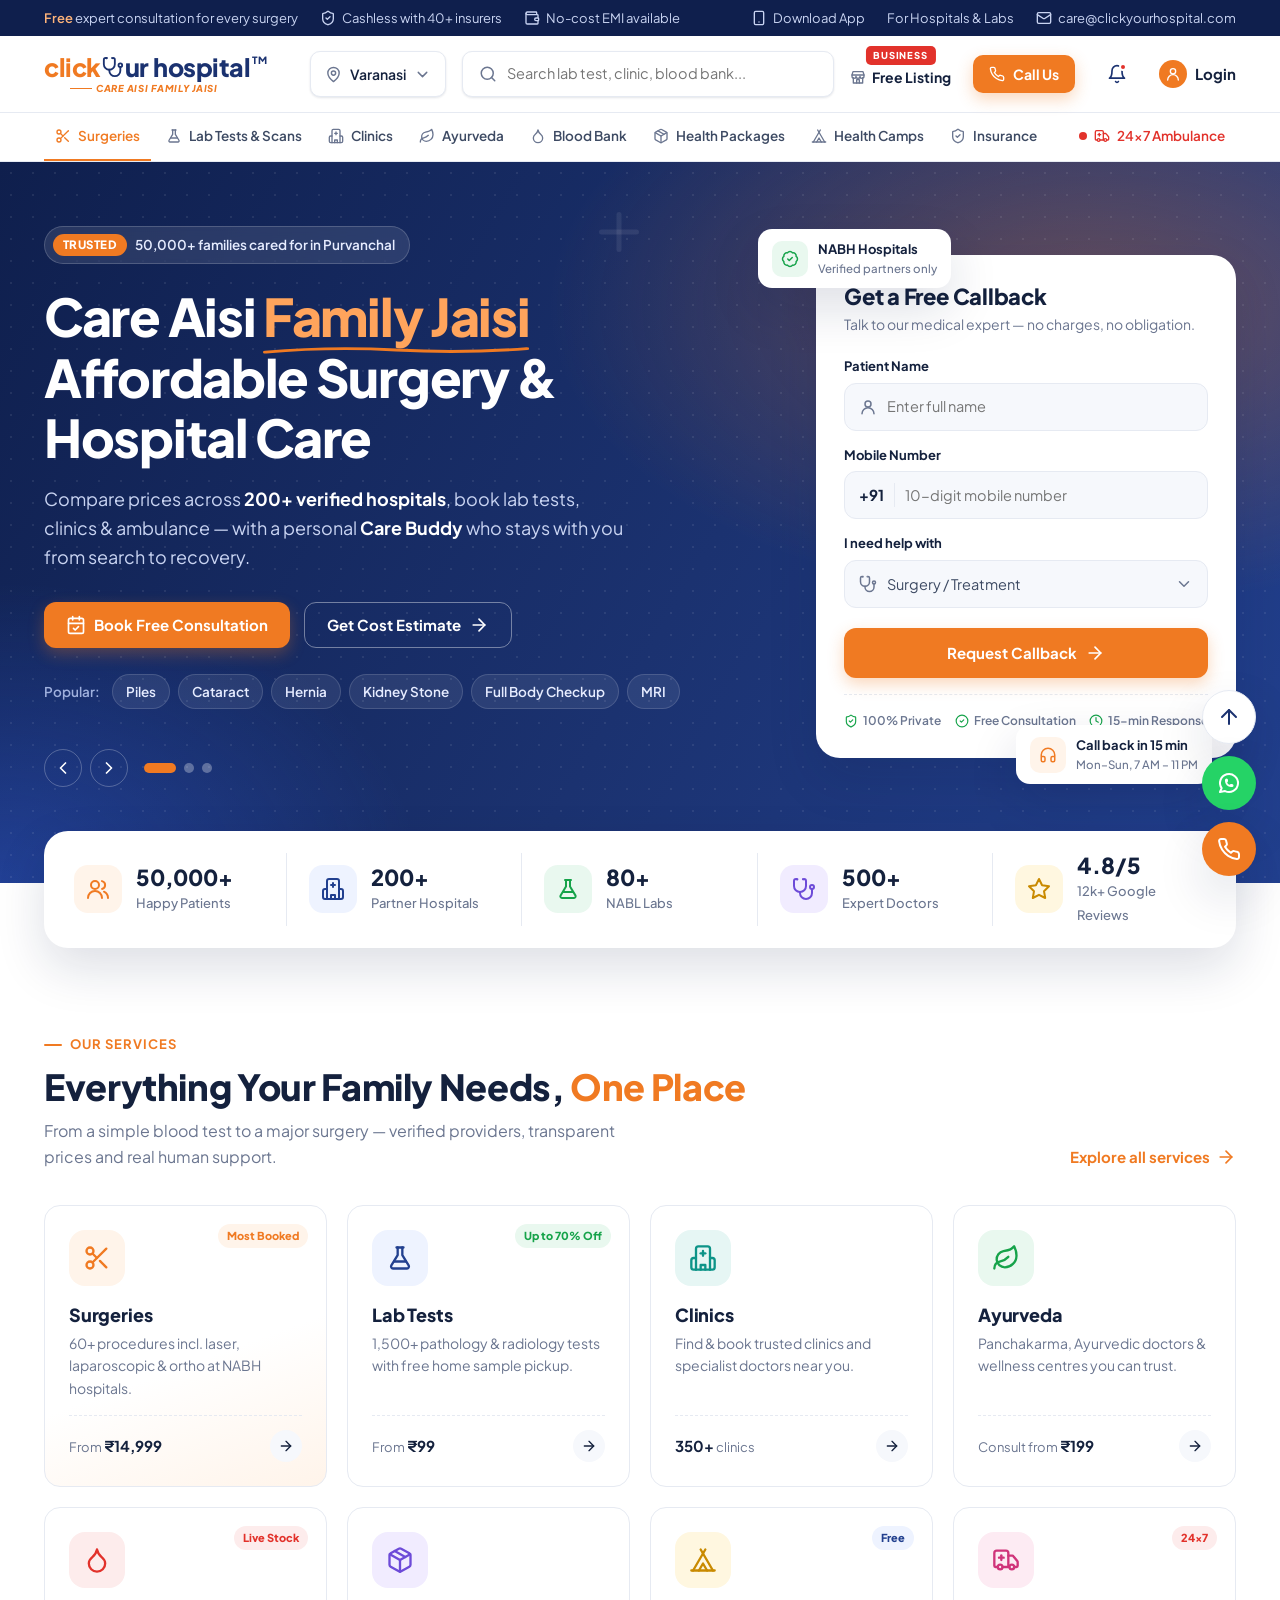
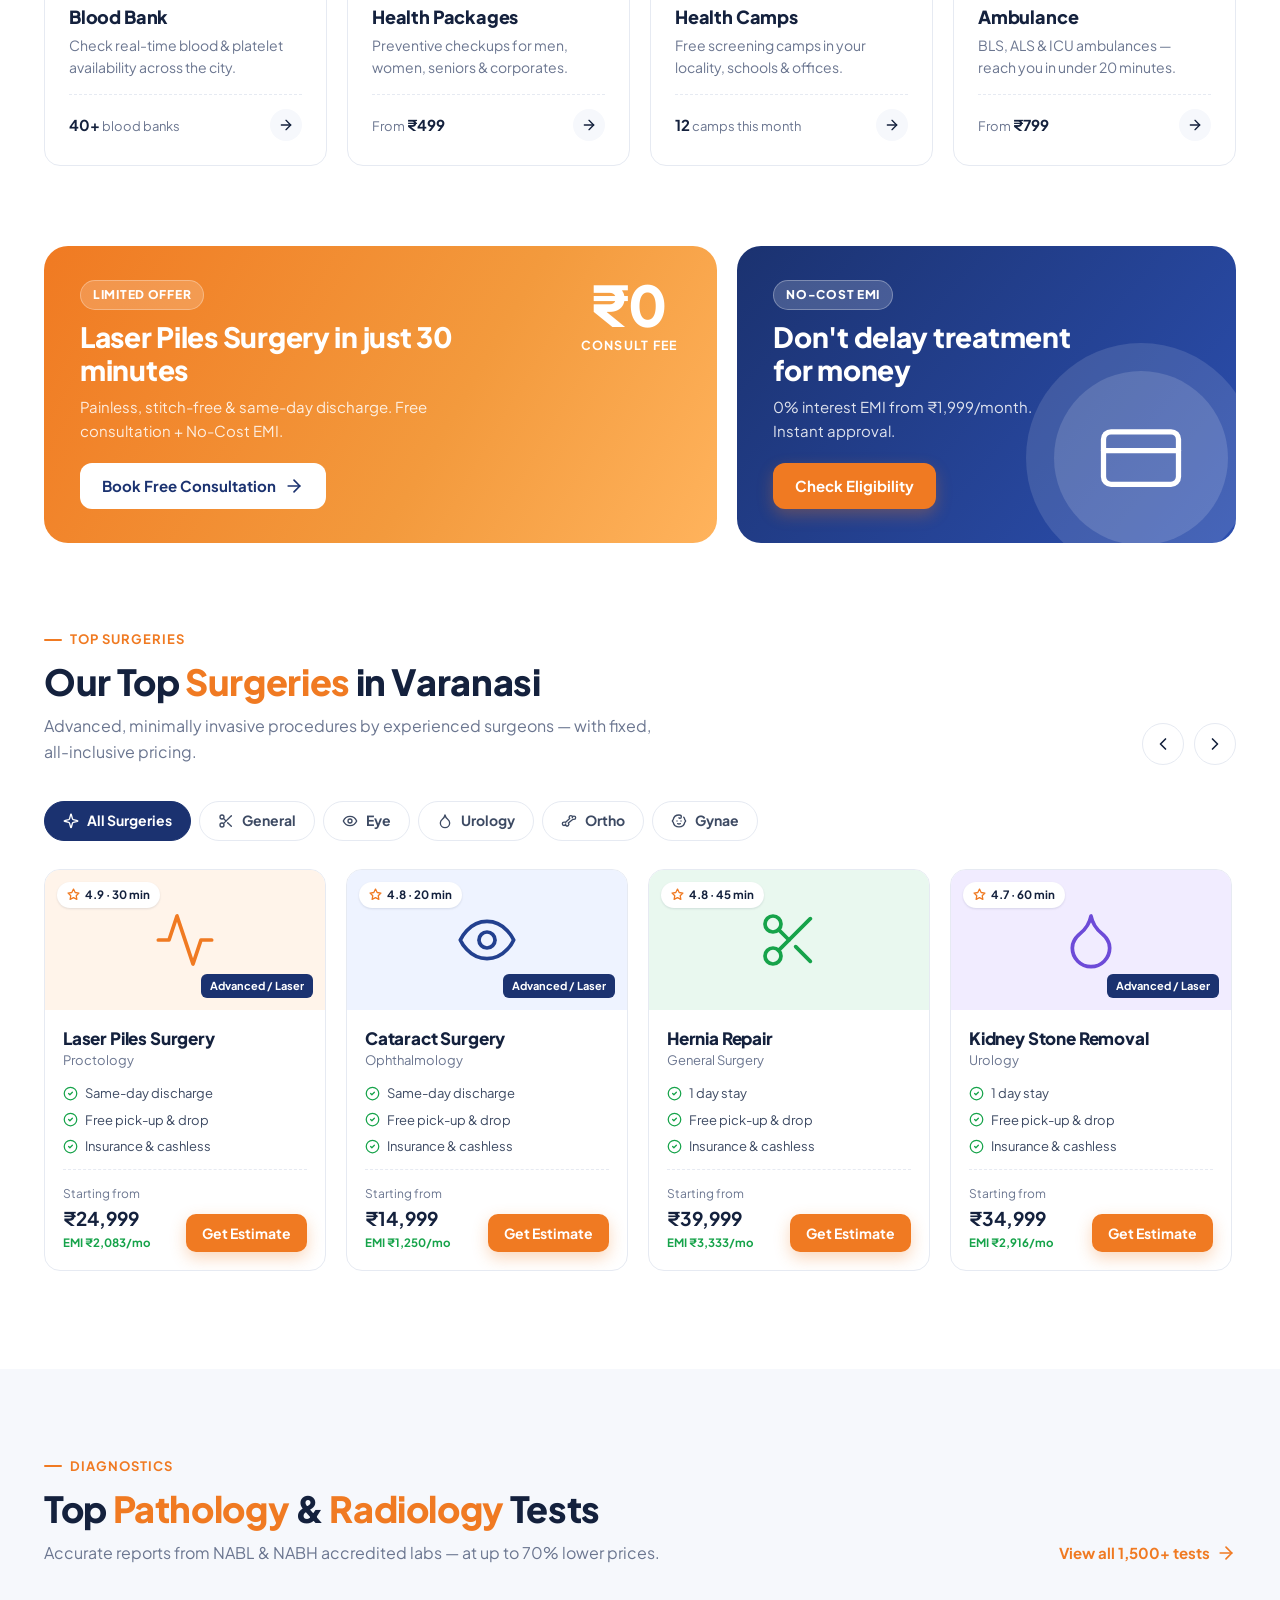
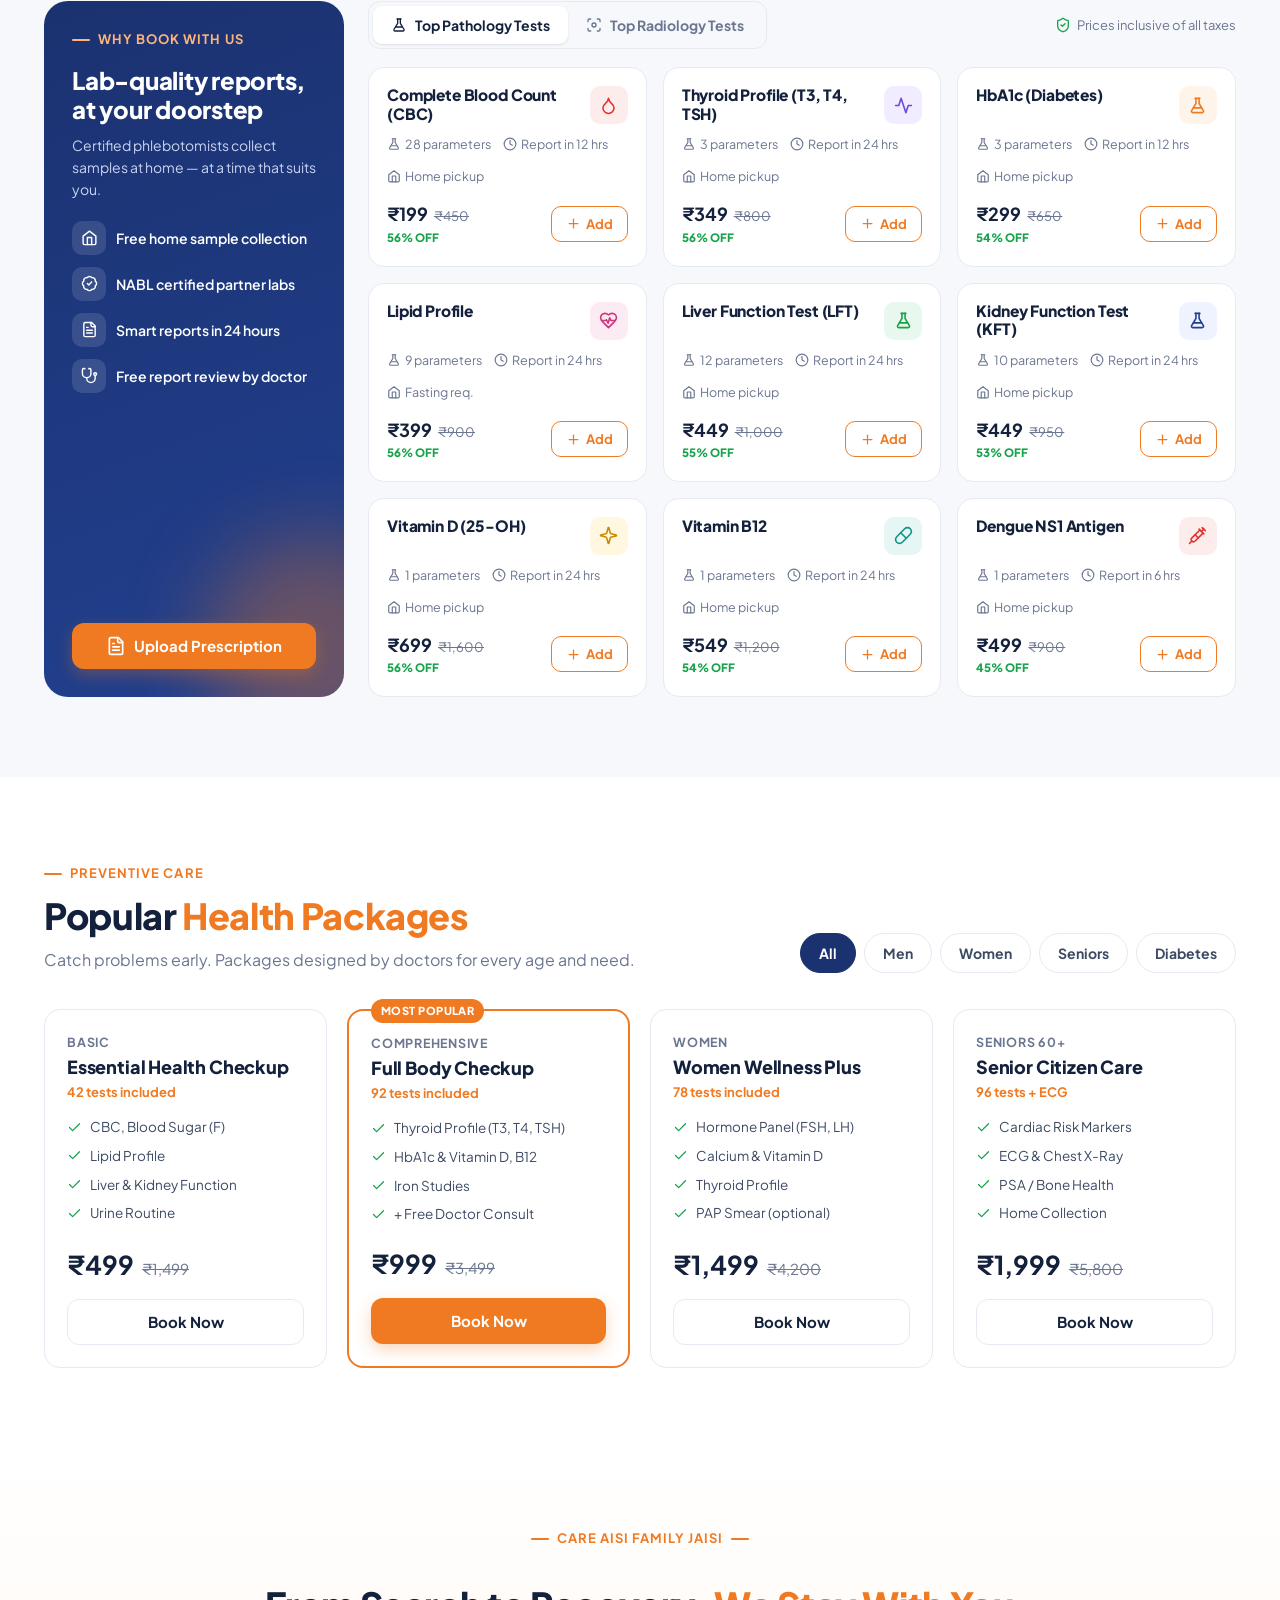
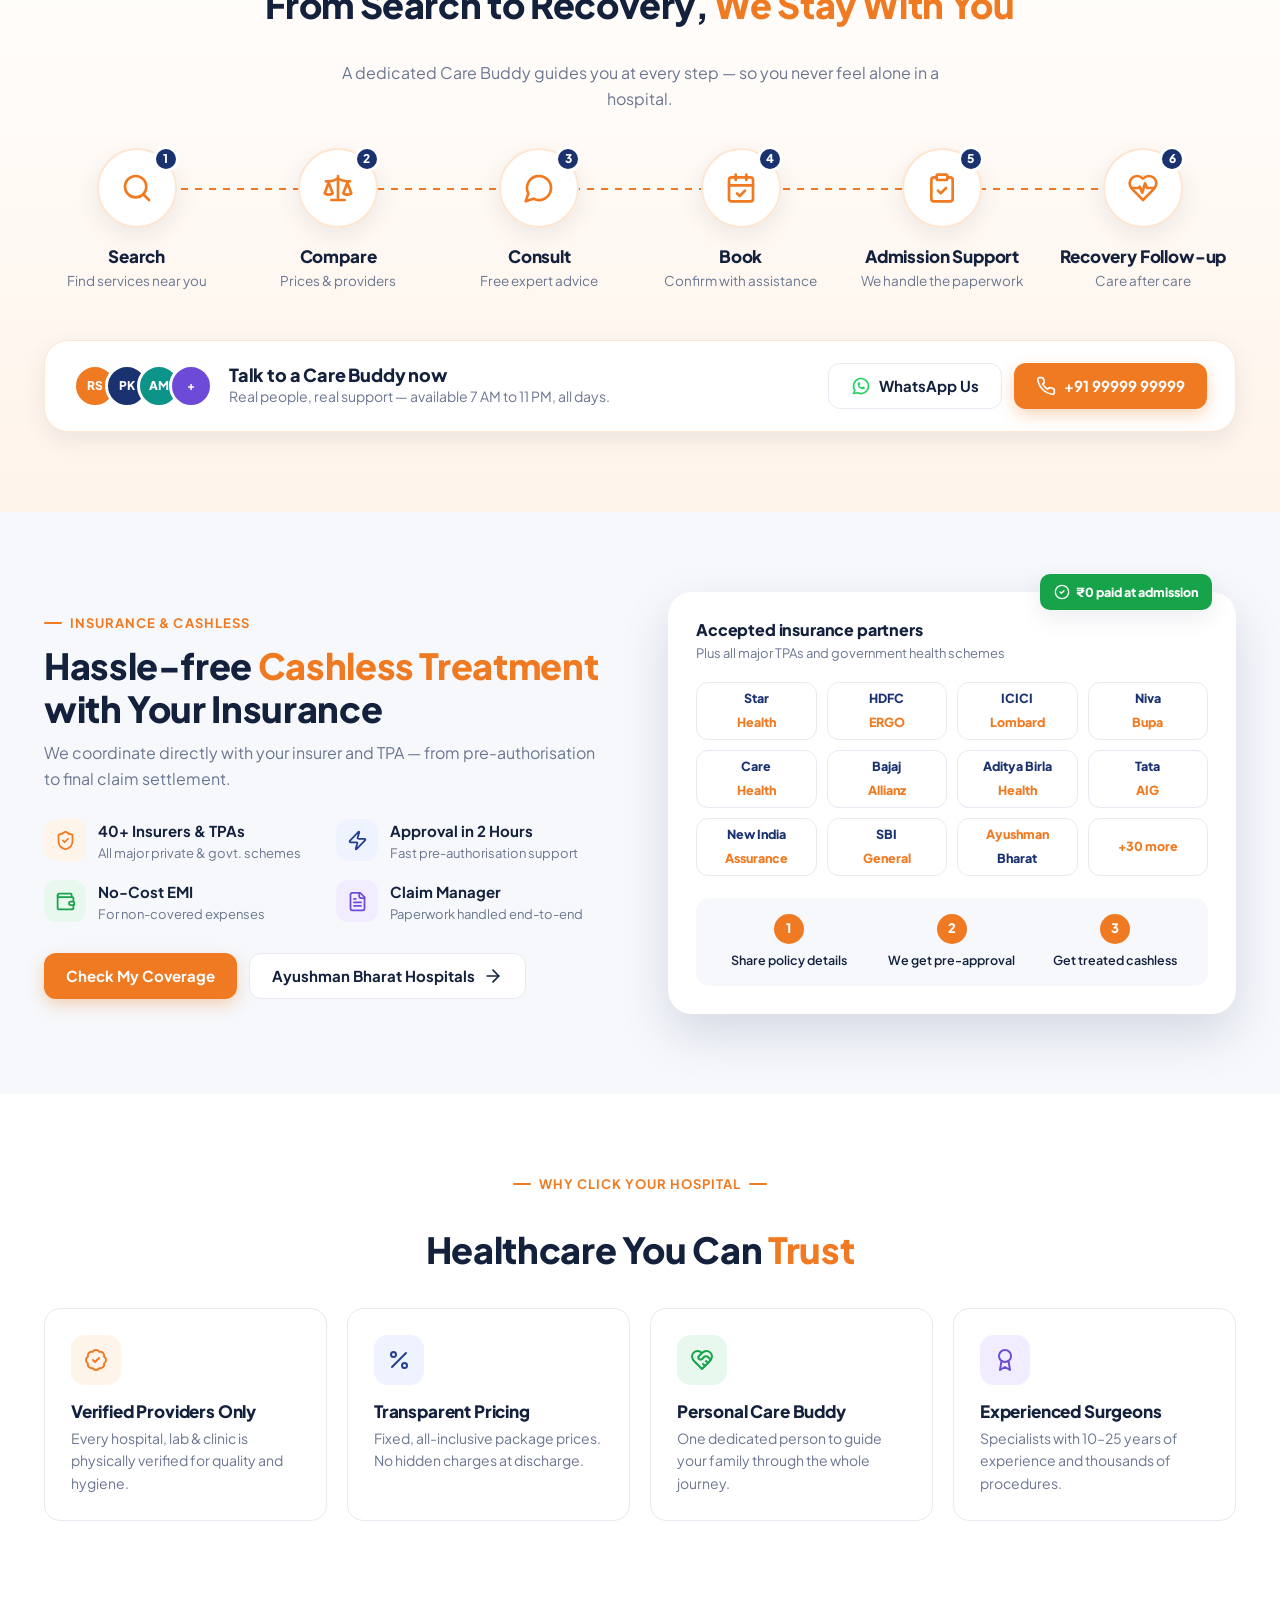
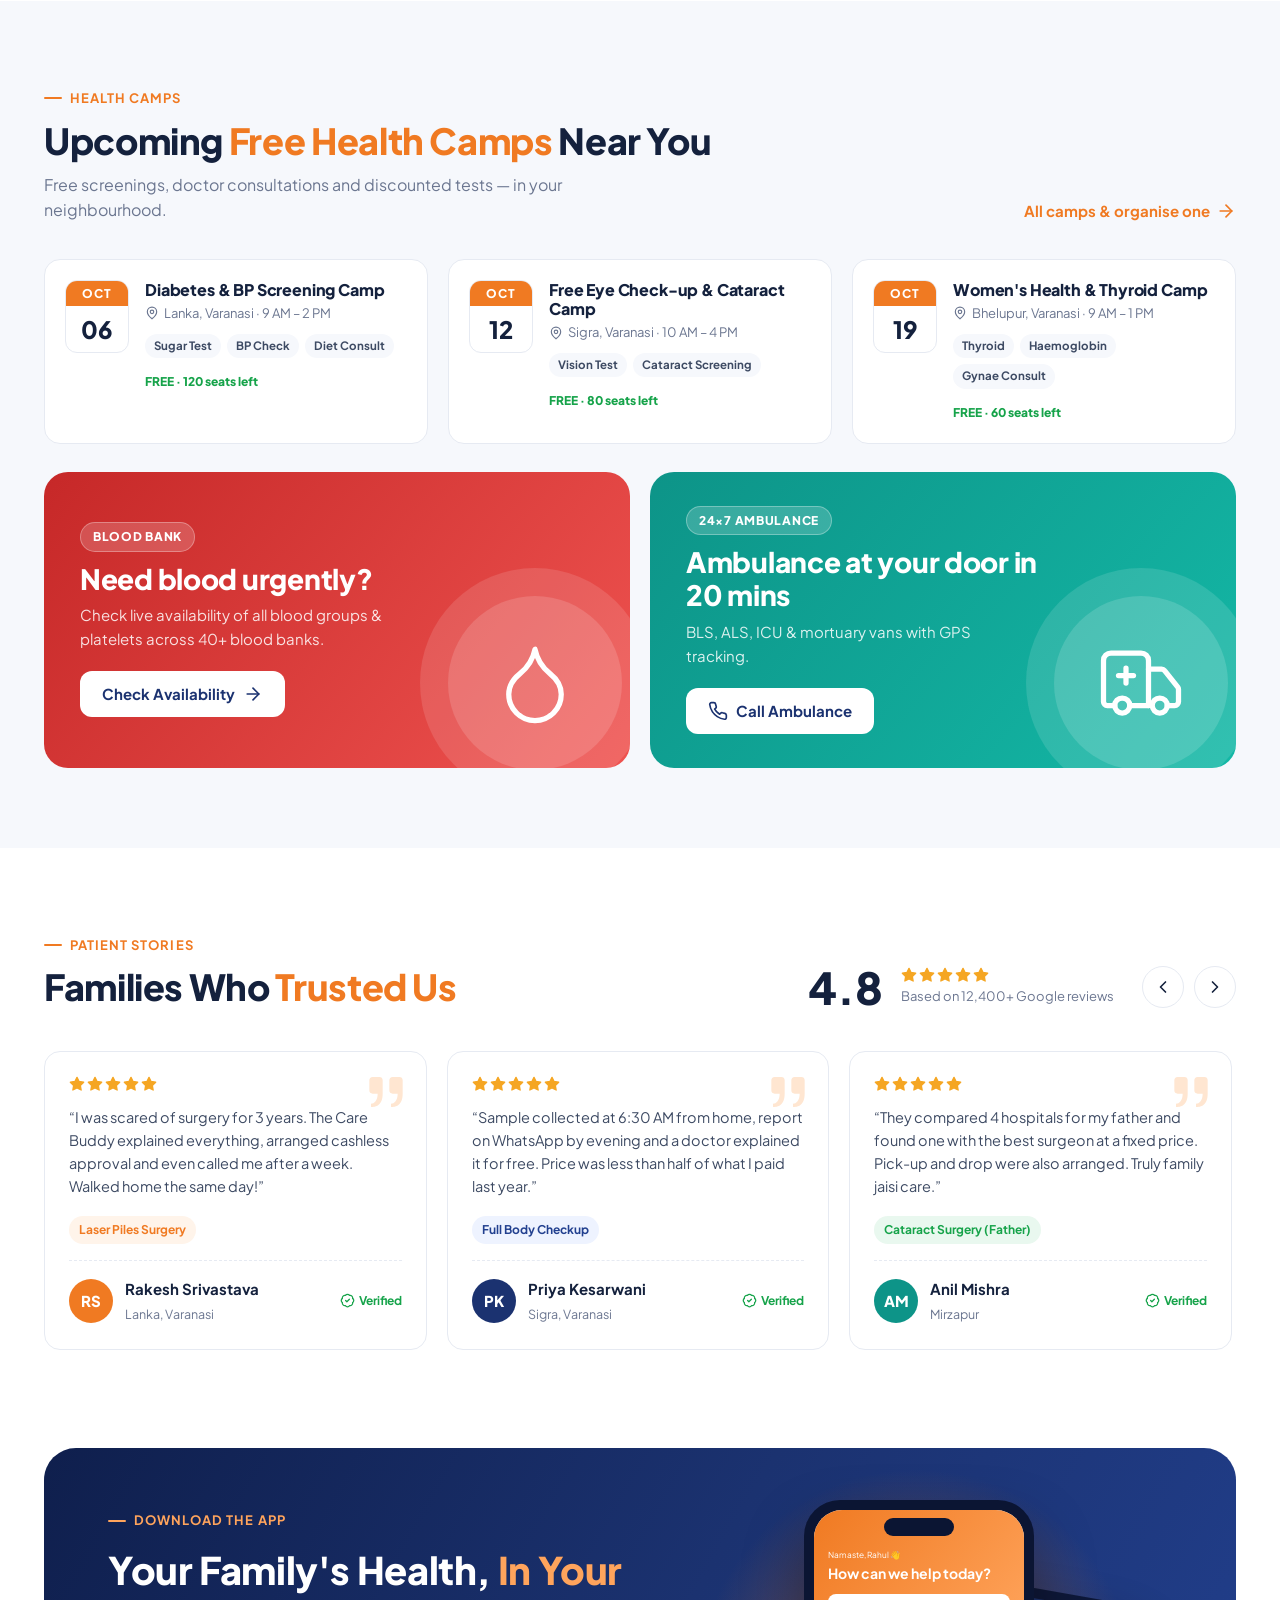
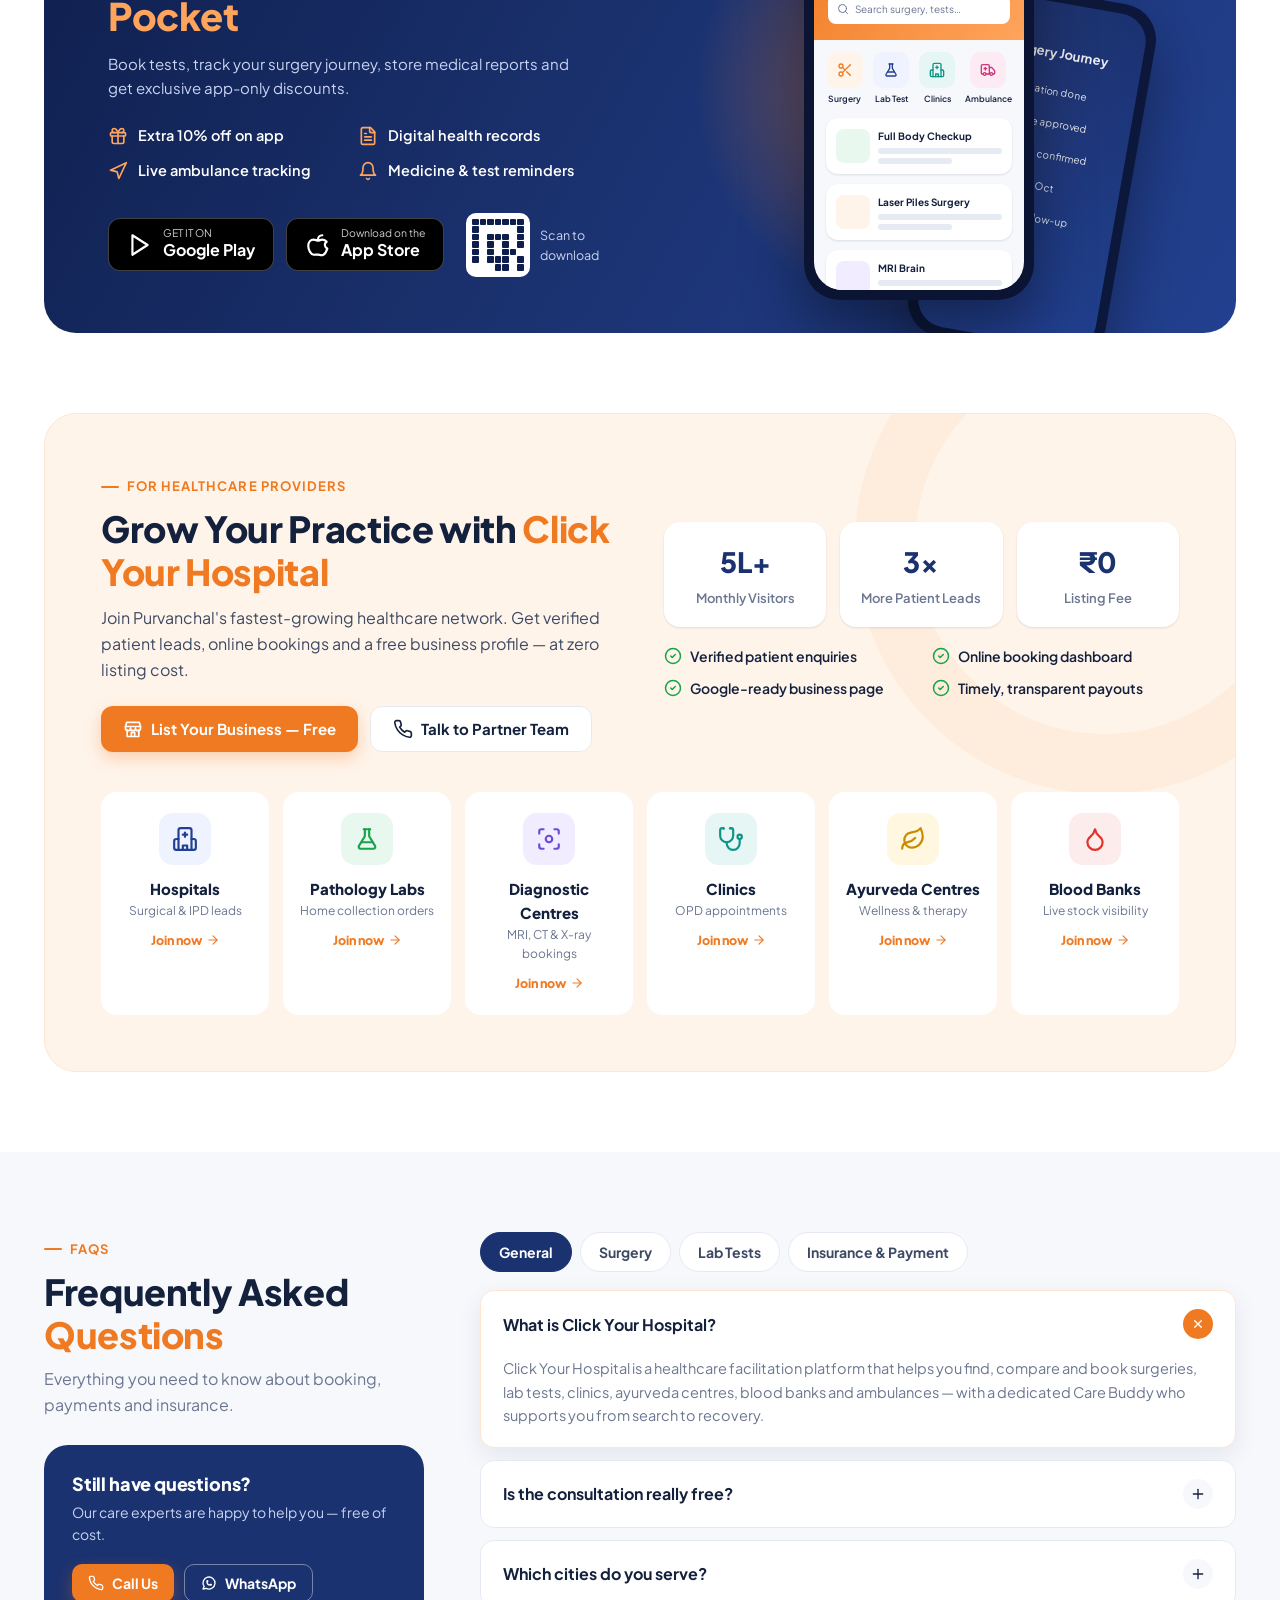
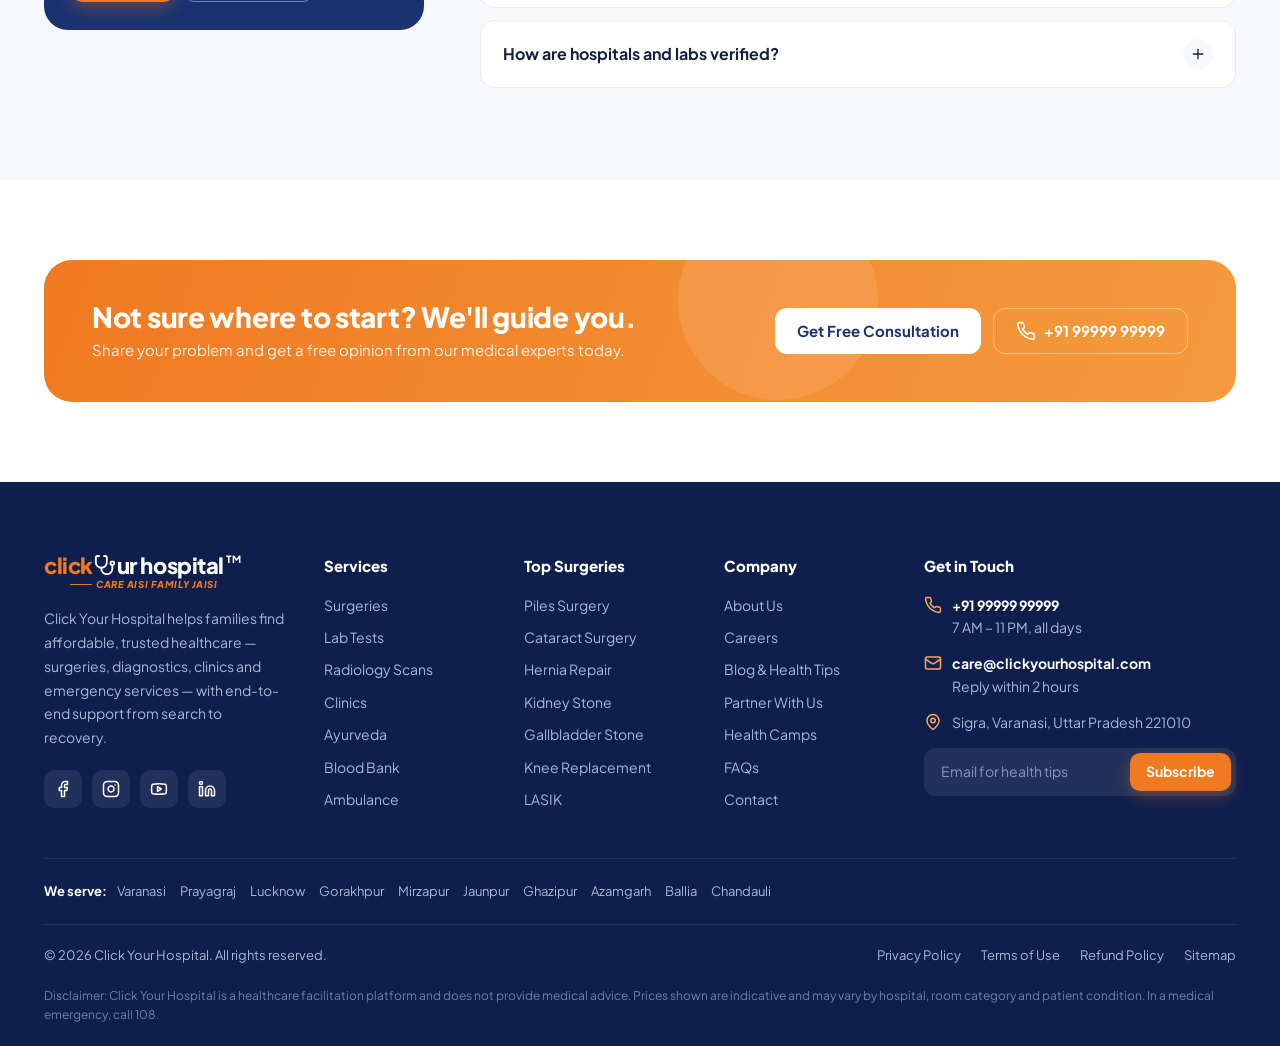
==== index.html @ 53473a40 "Add desktop home page UI for Click Your Hospital Full-width hero banner slider with callback form, s" ====
<!DOCTYPE html>
<html lang="en">
<head>
  <meta charset="UTF-8" />
  <meta name="viewport" content="width=device-width, initial-scale=1.0" />
  <title>Click Your Hospital — Affordable Surgery, Lab Tests & Hospital Care in Varanasi</title>
  <meta name="description" content="Book surgeries, lab tests, radiology scans, clinics, ayurveda, blood bank and ambulance services at the best prices. Free expert consultation, cashless insurance and a care buddy from search to recovery." />
  <link rel="preconnect" href="https://fonts.googleapis.com" />
  <link rel="preconnect" href="https://fonts.gstatic.com" crossorigin />
  <link href="https://fonts.googleapis.com/css2?family=Plus+Jakarta+Sans:wght@400;500;600;700;800&display=swap" rel="stylesheet" />
  <link rel="stylesheet" href="assets/css/styles.css" />
</head>
<body>
<script src="assets/js/icons.js"></script>

<!-- ================= TOP BAR ================= -->
<div class="topbar">
  <div class="container">
    <div class="topbar-left">
      <span><span class="hl">Free</span> expert consultation for every surgery</span>
      <a href="#insurance"><svg class="i i-sm"><use href="#i-shield-check"/></svg> Cashless with 40+ insurers</a>
      <a href="#emi"><svg class="i i-sm"><use href="#i-wallet"/></svg> No-cost EMI available</a>
    </div>
    <div class="topbar-right">
      <a href="#app"><svg class="i i-sm"><use href="#i-smartphone"/></svg> Download App</a>
      <a href="#partner">For Hospitals & Labs</a>
      <a href="mailto:care@clickyourhospital.com"><svg class="i i-sm"><use href="#i-mail"/></svg> care@clickyourhospital.com</a>
    </div>
  </div>
</div>

<!-- ================= HEADER (matches provided navbar) ================= -->
<header class="header" id="header">
  <div class="container">
    <a href="#" class="logo" aria-label="Click Your Hospital home">
      <span class="logo-word"><span class="c">click</span><svg class="i steth"><use href="#i-stethoscope"/></svg><span class="h">ur hospital</span><sup>TM</sup></span>
      <span class="logo-tag">CARE AISI FAMILY JAISI</span>
    </a>

    <button class="loc-btn" type="button">
      <svg class="i"><use href="#i-map-pin"/></svg> Varanasi <svg class="i i-sm"><use href="#i-chevron-down"/></svg>
    </button>

    <label class="search">
      <svg class="i"><use href="#i-search"/></svg>
      <input type="text" id="headerSearch" placeholder="Search surgery, lab test, clinic, blood bank..." />
    </label>

    <div class="header-actions">
      <a href="#partner" class="free-listing"><span class="badge-biz">BUSINESS</span><svg class="i"><use href="#i-store"/></svg> Free Listing</a>
      <a href="tel:+919999999999" class="btn btn-primary btn-sm"><svg class="i i-sm"><use href="#i-phone"/></svg> Call Us</a>
      <button class="icon-btn" aria-label="Notifications"><svg class="i"><use href="#i-bell"/></svg><span class="dot"></span></button>
      <a href="#" class="login-btn"><span class="avatar"><svg class="i"><use href="#i-user"/></svg></span> Login</a>
    </div>
  </div>
</header>

<!-- Category quick nav -->
<nav class="subnav">
  <div class="container">
    <a href="#surgeries" class="active"><svg class="i"><use href="#i-scissors"/></svg> Surgeries</a>
    <a href="#tests"><svg class="i"><use href="#i-flask"/></svg> Lab Tests &amp; Scans</a>
    <a href="#services"><svg class="i"><use href="#i-hospital"/></svg> Clinics</a>
    <a href="#services"><svg class="i"><use href="#i-leaf"/></svg> Ayurveda</a>
    <a href="#services"><svg class="i"><use href="#i-droplet"/></svg> Blood Bank</a>
    <a href="#packages"><svg class="i"><use href="#i-package"/></svg> Health Packages</a>
    <a href="#camps"><svg class="i"><use href="#i-tent"/></svg> Health Camps</a>
    <a href="#insurance"><svg class="i"><use href="#i-shield-check"/></svg> Insurance</a>
    <a href="tel:108" class="emergency"><span class="pulse"></span><svg class="i"><use href="#i-ambulance"/></svg> 24×7 Ambulance</a>
  </div>
</nav>

<!-- ================= HERO BANNER (full width slider) ================= -->
<section class="hero">
  <svg class="i plus-deco" style="left:46%;top:40px;width:60px;height:60px"><use href="#i-plus"/></svg>
  <svg class="i plus-deco" style="left:4%;top:60%;width:40px;height:40px"><use href="#i-plus"/></svg>
  <div class="container">
    <div>
      <div class="hero-slides" id="heroSlides">
        <!-- Slide 1: Brand -->
        <div class="hero-slide active">
          <span class="pill-light"><span class="tag">TRUSTED</span> 50,000+ families cared for in Purvanchal</span>
          <h1>Care Aisi <span class="accent">Family Jaisi<svg viewBox="0 0 200 14" preserveAspectRatio="none"><path d="M2 10 Q 50 2 100 7 T 198 5" fill="none" stroke="currentColor" stroke-width="4" stroke-linecap="round"/></svg></span><br/>Affordable Surgery &amp; Hospital Care</h1>
          <p class="lead">Compare prices across <b>200+ verified hospitals</b>, book lab tests, clinics &amp; ambulance — with a personal <b>Care Buddy</b> who stays with you from search to recovery.</p>
          <div class="hero-cta">
            <a href="#callback" class="btn btn-primary"><svg class="i"><use href="#i-calendar-check"/></svg> Book Free Consultation</a>
            <a href="#surgeries" class="btn btn-ghost-light">Get Cost Estimate <svg class="i"><use href="#i-arrow-right"/></svg></a>
          </div>
          <div class="hero-chips">
            <span class="label">Popular:</span>
            <a href="#surgeries">Piles</a><a href="#surgeries">Cataract</a><a href="#surgeries">Hernia</a><a href="#surgeries">Kidney Stone</a><a href="#tests">Full Body Checkup</a><a href="#tests">MRI</a>
          </div>
        </div>

        <!-- Slide 2: Lab offer -->
        <div class="hero-slide">
          <span class="pill-light"><span class="tag">OFFER</span> Free home sample collection</span>
          <h1>Full Body Checkup<br/>with <span class="accent">90+ Tests<svg viewBox="0 0 200 14" preserveAspectRatio="none"><path d="M2 10 Q 50 2 100 7 T 198 5" fill="none" stroke="currentColor" stroke-width="4" stroke-linecap="round"/></svg></span></h1>
          <div class="hero-offer-price"><span class="now">₹999</span><span class="was">₹3,499</span><span class="off">71% OFF</span></div>
          <ul class="hero-list">
            <li><svg class="i"><use href="#i-check-circle"/></svg> NABL accredited labs</li>
            <li><svg class="i"><use href="#i-check-circle"/></svg> Reports in 24 hours</li>
            <li><svg class="i"><use href="#i-check-circle"/></svg> Free doctor consultation</li>
            <li><svg class="i"><use href="#i-check-circle"/></svg> Sample pickup at 6 AM</li>
          </ul>
          <div class="hero-cta">
            <a href="#packages" class="btn btn-primary">Book Now @ ₹999</a>
            <a href="#tests" class="btn btn-ghost-light">View All Tests <svg class="i"><use href="#i-arrow-right"/></svg></a>
          </div>
        </div>

        <!-- Slide 3: Cashless -->
        <div class="hero-slide">
          <span class="pill-light"><span class="tag">CASHLESS</span> 40+ insurance partners</span>
          <h1>Surgery with <span class="accent">₹0 Upfront<svg viewBox="0 0 200 14" preserveAspectRatio="none"><path d="M2 10 Q 50 2 100 7 T 198 5" fill="none" stroke="currentColor" stroke-width="4" stroke-linecap="round"/></svg></span><br/>Cashless &amp; No-Cost EMI</h1>
          <p class="lead">We handle your <b>insurance approval, paperwork &amp; admission</b> — so you can focus on getting better. Ayushman Bharat accepted at partner hospitals.</p>
          <ul class="hero-list">
            <li><svg class="i"><use href="#i-check-circle"/></svg> Pre-authorisation in 2 hrs</li>
            <li><svg class="i"><use href="#i-check-circle"/></svg> EMI from ₹1,999/month</li>
            <li><svg class="i"><use href="#i-check-circle"/></svg> Free pick-up &amp; drop</li>
            <li><svg class="i"><use href="#i-check-circle"/></svg> Dedicated claim manager</li>
          </ul>
          <div class="hero-cta">
            <a href="#insurance" class="btn btn-primary"><svg class="i"><use href="#i-shield-check"/></svg> Check Insurance Coverage</a>
          </div>
        </div>
      </div>

      <div class="hero-controls">
        <div class="hero-arrows">
          <button id="heroPrev" aria-label="Previous"><svg class="i"><use href="#i-chevron-left"/></svg></button>
          <button id="heroNext" aria-label="Next"><svg class="i"><use href="#i-chevron-right"/></svg></button>
        </div>
        <div class="hero-dots" id="heroDots"></div>
      </div>
    </div>

    <!-- Callback form -->
    <div class="callback-card" id="callback">
      <div class="floating f1"><span class="ic"><svg class="i"><use href="#i-badge-check"/></svg></span><div>NABH Hospitals<small>Verified partners only</small></div></div>
      <div class="floating f2"><span class="ic"><svg class="i"><use href="#i-headset"/></svg></span><div>Call back in 15 min<small>Mon–Sun, 7 AM – 11 PM</small></div></div>
      <form id="callbackForm" novalidate>
        <h3>Get a Free Callback</h3>
        <p class="sub">Talk to our medical expert — no charges, no obligation.</p>
        <div class="form-field">
          <label for="cbName">Patient Name</label>
          <div class="form-input"><svg class="i"><use href="#i-user"/></svg><input id="cbName" type="text" placeholder="Enter full name" required /></div>
        </div>
        <div class="form-field">
          <label for="cbPhone">Mobile Number</label>
          <div class="form-input"><span class="prefix">+91</span><input id="cbPhone" type="tel" maxlength="10" placeholder="10-digit mobile number" required /></div>
        </div>
        <div class="form-field">
          <label for="cbService">I need help with</label>
          <div class="form-input"><svg class="i"><use href="#i-stethoscope"/></svg>
            <select id="cbService">
              <option>Surgery / Treatment</option><option>Lab Test</option><option>Radiology Scan</option><option>Health Package</option><option>Insurance / Cashless</option><option>Ambulance</option>
            </select>
            <svg class="i i-sm"><use href="#i-chevron-down"/></svg>
          </div>
        </div>
        <button type="submit" class="btn btn-primary">Request Callback <svg class="i"><use href="#i-arrow-right"/></svg></button>
        <div class="assure">
          <span><svg class="i"><use href="#i-shield-check"/></svg> 100% Private</span>
          <span><svg class="i"><use href="#i-check-circle"/></svg> Free Consultation</span>
          <span><svg class="i"><use href="#i-clock"/></svg> 15-min Response</span>
        </div>
      </form>
      <div class="form-success">
        <svg class="i"><use href="#i-check-circle"/></svg>
        <h3>Thank you!</h3>
        <p class="sub">Our care expert will call you within 15 minutes.</p>
      </div>
    </div>
  </div>
</section>

<!-- Stats strip overlapping hero -->
<div class="hero-stats-wrap">
  <div class="container">
    <div class="hero-stats">
      <div class="hero-stat"><span class="ic t-orange"><svg class="i"><use href="#i-users"/></svg></span><div><b data-count="50000" data-suffix="+">50,000+</b><small>Happy Patients</small></div></div>
      <div class="hero-stat"><span class="ic t-blue"><svg class="i"><use href="#i-hospital"/></svg></span><div><b data-count="200" data-suffix="+">200+</b><small>Partner Hospitals</small></div></div>
      <div class="hero-stat"><span class="ic t-green"><svg class="i"><use href="#i-flask"/></svg></span><div><b data-count="80" data-suffix="+">80+</b><small>NABL Labs</small></div></div>
      <div class="hero-stat"><span class="ic t-purple"><svg class="i"><use href="#i-stethoscope"/></svg></span><div><b data-count="500" data-suffix="+">500+</b><small>Expert Doctors</small></div></div>
      <div class="hero-stat"><span class="ic t-amber"><svg class="i"><use href="#i-star"/></svg></span><div><b>4.8/5</b><small>12k+ Google Reviews</small></div></div>
    </div>
  </div>
</div>

<!-- ================= SERVICES ================= -->
<section class="section" id="services">
  <div class="container">
    <div class="section-head">
      <div>
        <div class="eyebrow">Our Services</div>
        <h2 class="section-title">Everything Your Family Needs, <span>One Place</span></h2>
        <p class="section-sub">From a simple blood test to a major surgery — verified providers, transparent prices and real human support.</p>
      </div>
      <a href="#" class="link-arrow">Explore all services <svg class="i"><use href="#i-arrow-right"/></svg></a>
    </div>

    <div class="services-grid">
      <a href="#surgeries" class="service-card featured reveal">
        <span class="ribbon t-orange">Most Booked</span>
        <span class="ic t-orange"><svg class="i"><use href="#i-scissors"/></svg></span>
        <h3>Surgeries</h3>
        <p>60+ procedures incl. laser, laparoscopic &amp; ortho at NABH hospitals.</p>
        <div class="meta"><span class="from">From <b>₹14,999</b></span><span class="go"><svg class="i i-sm"><use href="#i-arrow-right"/></svg></span></div>
      </a>
      <a href="#tests" class="service-card reveal">
        <span class="ribbon t-green">Up to 70% Off</span>
        <span class="ic t-blue"><svg class="i"><use href="#i-flask"/></svg></span>
        <h3>Lab Tests</h3>
        <p>1,500+ pathology &amp; radiology tests with free home sample pickup.</p>
        <div class="meta"><span class="from">From <b>₹99</b></span><span class="go"><svg class="i i-sm"><use href="#i-arrow-right"/></svg></span></div>
      </a>
      <a href="#" class="service-card reveal">
        <span class="ic t-teal"><svg class="i"><use href="#i-hospital"/></svg></span>
        <h3>Clinics</h3>
        <p>Find &amp; book trusted clinics and specialist doctors near you.</p>
        <div class="meta"><span class="from"><b>350+</b> clinics</span><span class="go"><svg class="i i-sm"><use href="#i-arrow-right"/></svg></span></div>
      </a>
      <a href="#" class="service-card reveal">
        <span class="ic t-green"><svg class="i"><use href="#i-leaf"/></svg></span>
        <h3>Ayurveda</h3>
        <p>Panchakarma, Ayurvedic doctors &amp; wellness centres you can trust.</p>
        <div class="meta"><span class="from">Consult from <b>₹199</b></span><span class="go"><svg class="i i-sm"><use href="#i-arrow-right"/></svg></span></div>
      </a>
      <a href="#" class="service-card reveal">
        <span class="ribbon t-red">Live Stock</span>
        <span class="ic t-red"><svg class="i"><use href="#i-droplet"/></svg></span>
        <h3>Blood Bank</h3>
        <p>Check real-time blood &amp; platelet availability across the city.</p>
        <div class="meta"><span class="from"><b>40+</b> blood banks</span><span class="go"><svg class="i i-sm"><use href="#i-arrow-right"/></svg></span></div>
      </a>
      <a href="#packages" class="service-card reveal">
        <span class="ic t-purple"><svg class="i"><use href="#i-package"/></svg></span>
        <h3>Health Packages</h3>
        <p>Preventive checkups for men, women, seniors &amp; corporates.</p>
        <div class="meta"><span class="from">From <b>₹499</b></span><span class="go"><svg class="i i-sm"><use href="#i-arrow-right"/></svg></span></div>
      </a>
      <a href="#camps" class="service-card reveal">
        <span class="ribbon t-blue">Free</span>
        <span class="ic t-amber"><svg class="i"><use href="#i-tent"/></svg></span>
        <h3>Health Camps</h3>
        <p>Free screening camps in your locality, schools &amp; offices.</p>
        <div class="meta"><span class="from"><b>12</b> camps this month</span><span class="go"><svg class="i i-sm"><use href="#i-arrow-right"/></svg></span></div>
      </a>
      <a href="tel:108" class="service-card reveal">
        <span class="ribbon t-red">24×7</span>
        <span class="ic t-pink"><svg class="i"><use href="#i-ambulance"/></svg></span>
        <h3>Ambulance</h3>
        <p>BLS, ALS &amp; ICU ambulances — reach you in under 20 minutes.</p>
        <div class="meta"><span class="from">From <b>₹799</b></span><span class="go"><svg class="i i-sm"><use href="#i-arrow-right"/></svg></span></div>
      </a>
    </div>
  </div>
</section>

<!-- ================= PROMO BANNERS ================= -->
<section id="emi">
  <div class="container">
    <div class="promo-row">
      <div class="promo promo-orange reveal">
        <span class="badge">Limited Offer</span>
        <h3>Laser Piles Surgery in just 30 minutes</h3>
        <p>Painless, stitch-free &amp; same-day discharge. Free consultation + No-Cost EMI.</p>
        <a href="#callback" class="btn btn-white">Book Free Consultation <svg class="i"><use href="#i-arrow-right"/></svg></a>
        <div class="big-off"><b>₹0</b><small>CONSULT FEE</small></div>
      </div>
      <div class="promo promo-navy reveal">
        <span class="badge">No-Cost EMI</span>
        <h3>Don't delay treatment for money</h3>
        <p>0% interest EMI from ₹1,999/month. Instant approval.</p>
        <a href="#insurance" class="btn btn-primary">Check Eligibility</a>
        <div class="art"><svg class="i"><use href="#i-credit-card"/></svg></div>
      </div>
    </div>
  </div>
</section>

<!-- ================= TOP SURGERIES ================= -->
<section class="section" id="surgeries">
  <div class="container">
    <div class="section-head">
      <div>
        <div class="eyebrow">Top Surgeries</div>
        <h2 class="section-title">Our Top <span>Surgeries</span> in Varanasi</h2>
        <p class="section-sub">Advanced, minimally invasive procedures by experienced surgeons — with fixed, all-inclusive pricing.</p>
      </div>
      <div class="carousel-nav" data-for="surgeryTrack">
        <button data-dir="-1" aria-label="Previous"><svg class="i"><use href="#i-chevron-left"/></svg></button>
        <button data-dir="1" aria-label="Next"><svg class="i"><use href="#i-chevron-right"/></svg></button>
      </div>
    </div>
    <div class="tabs" id="surgeryTabs" style="margin-bottom:22px"></div>
    <div class="carousel">
      <div class="carousel-track" id="surgeryTrack"></div>
    </div>
  </div>
</section>

<!-- ================= TOP PATHOLOGY & RADIOLOGY TESTS ================= -->
<section class="section section-soft" id="tests">
  <div class="container">
    <div class="section-head">
      <div>
        <div class="eyebrow">Diagnostics</div>
        <h2 class="section-title">Top <span>Pathology</span> &amp; <span>Radiology</span> Tests</h2>
        <p class="section-sub">Accurate reports from NABL &amp; NABH accredited labs — at up to 70% lower prices.</p>
      </div>
      <a href="#" class="link-arrow">View all 1,500+ tests <svg class="i"><use href="#i-arrow-right"/></svg></a>
    </div>

    <div class="tests-wrap">
      <aside class="tests-side reveal">
        <div class="eyebrow">Why book with us</div>
        <h3>Lab-quality reports, at your doorstep</h3>
        <p>Certified phlebotomists collect samples at home — at a time that suits you.</p>
        <ul>
          <li><span class="ic"><svg class="i"><use href="#i-home"/></svg></span> Free home sample collection</li>
          <li><span class="ic"><svg class="i"><use href="#i-badge-check"/></svg></span> NABL certified partner labs</li>
          <li><span class="ic"><svg class="i"><use href="#i-file-text"/></svg></span> Smart reports in 24 hours</li>
          <li><span class="ic"><svg class="i"><use href="#i-stethoscope"/></svg></span> Free report review by doctor</li>
        </ul>
        <a href="#" class="btn btn-primary"><svg class="i"><use href="#i-file-text"/></svg> Upload Prescription</a>
      </aside>

      <div class="tests-main">
        <div class="tests-toolbar">
          <div class="seg" id="testSeg">
            <button class="active" data-target="pathology"><svg class="i"><use href="#i-flask"/></svg> Top Pathology Tests</button>
            <button data-target="radiology"><svg class="i"><use href="#i-scan"/></svg> Top Radiology Tests</button>
          </div>
          <span style="font-size:13px;color:var(--muted);display:flex;gap:6px;align-items:center"><svg class="i i-sm" style="color:var(--green)"><use href="#i-shield-check"/></svg> Prices inclusive of all taxes</span>
        </div>
        <div class="tests-grid" id="pathologyGrid"></div>
        <div class="tests-grid" id="radiologyGrid" hidden></div>
      </div>
    </div>
  </div>
</section>

<!-- ================= HEALTH PACKAGES ================= -->
<section class="section" id="packages">
  <div class="container">
    <div class="section-head">
      <div>
        <div class="eyebrow">Preventive Care</div>
        <h2 class="section-title">Popular <span>Health Packages</span></h2>
        <p class="section-sub">Catch problems early. Packages designed by doctors for every age and need.</p>
      </div>
      <div class="tabs">
        <button class="tab active">All</button><button class="tab">Men</button><button class="tab">Women</button><button class="tab">Seniors</button><button class="tab">Diabetes</button>
      </div>
    </div>
    <div class="packages-grid">
      <div class="pkg-card reveal">
        <span class="who">Basic</span>
        <h4>Essential Health Checkup</h4>
        <span class="count">42 tests included</span>
        <ul><li><svg class="i"><use href="#i-check"/></svg> CBC, Blood Sugar (F)</li><li><svg class="i"><use href="#i-check"/></svg> Lipid Profile</li><li><svg class="i"><use href="#i-check"/></svg> Liver &amp; Kidney Function</li><li><svg class="i"><use href="#i-check"/></svg> Urine Routine</li></ul>
        <div class="price"><b>₹499</b><s>₹1,499</s></div>
        <a href="#" class="btn btn-outline">Book Now</a>
      </div>
      <div class="pkg-card popular reveal">
        <span class="pop">MOST POPULAR</span>
        <span class="who">Comprehensive</span>
        <h4>Full Body Checkup</h4>
        <span class="count">92 tests included</span>
        <ul><li><svg class="i"><use href="#i-check"/></svg> Thyroid Profile (T3, T4, TSH)</li><li><svg class="i"><use href="#i-check"/></svg> HbA1c &amp; Vitamin D, B12</li><li><svg class="i"><use href="#i-check"/></svg> Iron Studies</li><li><svg class="i"><use href="#i-check"/></svg> + Free Doctor Consult</li></ul>
        <div class="price"><b>₹999</b><s>₹3,499</s></div>
        <a href="#" class="btn btn-primary">Book Now</a>
      </div>
      <div class="pkg-card reveal">
        <span class="who">Women</span>
        <h4>Women Wellness Plus</h4>
        <span class="count">78 tests included</span>
        <ul><li><svg class="i"><use href="#i-check"/></svg> Hormone Panel (FSH, LH)</li><li><svg class="i"><use href="#i-check"/></svg> Calcium &amp; Vitamin D</li><li><svg class="i"><use href="#i-check"/></svg> Thyroid Profile</li><li><svg class="i"><use href="#i-check"/></svg> PAP Smear (optional)</li></ul>
        <div class="price"><b>₹1,499</b><s>₹4,200</s></div>
        <a href="#" class="btn btn-outline">Book Now</a>
      </div>
      <div class="pkg-card reveal">
        <span class="who">Seniors 60+</span>
        <h4>Senior Citizen Care</h4>
        <span class="count">96 tests + ECG</span>
        <ul><li><svg class="i"><use href="#i-check"/></svg> Cardiac Risk Markers</li><li><svg class="i"><use href="#i-check"/></svg> ECG &amp; Chest X-Ray</li><li><svg class="i"><use href="#i-check"/></svg> PSA / Bone Health</li><li><svg class="i"><use href="#i-check"/></svg> Home Collection</li></ul>
        <div class="price"><b>₹1,999</b><s>₹5,800</s></div>
        <a href="#" class="btn btn-outline">Book Now</a>
      </div>
    </div>
  </div>
</section>

<!-- ================= JOURNEY: SEARCH TO RECOVERY ================= -->
<section class="section journey">
  <div class="container">
    <div class="section-head center">
      <div class="eyebrow">Care Aisi Family Jaisi</div>
      <h2 class="section-title">From Search to Recovery, <span>We Stay With You</span></h2>
      <p class="section-sub">A dedicated Care Buddy guides you at every step — so you never feel alone in a hospital.</p>
    </div>
    <div class="journey-steps">
      <div class="j-step reveal"><div class="circle"><svg class="i"><use href="#i-search"/></svg><span class="num">1</span></div><h4>Search</h4><p>Find services near you</p></div>
      <div class="j-step reveal"><div class="circle"><svg class="i"><use href="#i-scale"/></svg><span class="num">2</span></div><h4>Compare</h4><p>Prices &amp; providers</p></div>
      <div class="j-step reveal"><div class="circle"><svg class="i"><use href="#i-message"/></svg><span class="num">3</span></div><h4>Consult</h4><p>Free expert advice</p></div>
      <div class="j-step reveal"><div class="circle"><svg class="i"><use href="#i-calendar-check"/></svg><span class="num">4</span></div><h4>Book</h4><p>Confirm with assistance</p></div>
      <div class="j-step reveal"><div class="circle"><svg class="i"><use href="#i-clipboard"/></svg><span class="num">5</span></div><h4>Admission Support</h4><p>We handle the paperwork</p></div>
      <div class="j-step reveal"><div class="circle"><svg class="i"><use href="#i-heart-pulse"/></svg><span class="num">6</span></div><h4>Recovery Follow-up</h4><p>Care after care</p></div>
    </div>
    <div class="journey-cta reveal">
      <div class="who">
        <div class="avatars"><span style="background:#f07a22">RS</span><span style="background:#1b3270">PK</span><span style="background:#0d9488">AM</span><span style="background:#6d4bd8">+</span></div>
        <div><h4>Talk to a Care Buddy now</h4><p>Real people, real support — available 7 AM to 11 PM, all days.</p></div>
      </div>
      <div style="display:flex;gap:12px">
        <a href="#" class="btn btn-outline"><svg class="i" style="color:#25d366"><use href="#i-whatsapp"/></svg> WhatsApp Us</a>
        <a href="tel:+919999999999" class="btn btn-primary"><svg class="i"><use href="#i-phone"/></svg> +91 99999 99999</a>
      </div>
    </div>
  </div>
</section>

<!-- ================= INSURANCE & CASHLESS ================= -->
<section class="section section-soft" id="insurance">
  <div class="container insurance">
    <div class="reveal">
      <div class="eyebrow">Insurance &amp; Cashless</div>
      <h2 class="section-title">Hassle-free <span>Cashless Treatment</span> with Your Insurance</h2>
      <p class="section-sub">We coordinate directly with your insurer and TPA — from pre-authorisation to final claim settlement.</p>
      <div class="ins-points">
        <div class="ins-point"><span class="ic t-orange"><svg class="i"><use href="#i-shield-check"/></svg></span><div><h5>40+ Insurers &amp; TPAs</h5><p>All major private &amp; govt. schemes</p></div></div>
        <div class="ins-point"><span class="ic t-blue"><svg class="i"><use href="#i-zap"/></svg></span><div><h5>Approval in 2 Hours</h5><p>Fast pre-authorisation support</p></div></div>
        <div class="ins-point"><span class="ic t-green"><svg class="i"><use href="#i-wallet"/></svg></span><div><h5>No-Cost EMI</h5><p>For non-covered expenses</p></div></div>
        <div class="ins-point"><span class="ic t-purple"><svg class="i"><use href="#i-file-text"/></svg></span><div><h5>Claim Manager</h5><p>Paperwork handled end-to-end</p></div></div>
      </div>
      <div class="ins-actions">
        <a href="#callback" class="btn btn-primary">Check My Coverage</a>
        <a href="#" class="btn btn-outline">Ayushman Bharat Hospitals <svg class="i"><use href="#i-arrow-right"/></svg></a>
      </div>
    </div>
    <div class="ins-panel reveal">
      <span class="stamp"><svg class="i"><use href="#i-check-circle"/></svg> ₹0 paid at admission</span>
      <h4>Accepted insurance partners</h4>
      <p class="muted">Plus all major TPAs and government health schemes</p>
      <div class="insurer-grid">
        <div class="insurer">Star <em>Health</em></div>
        <div class="insurer">HDFC <em>ERGO</em></div>
        <div class="insurer">ICICI <em>Lombard</em></div>
        <div class="insurer">Niva <em>Bupa</em></div>
        <div class="insurer">Care <em>Health</em></div>
        <div class="insurer">Bajaj <em>Allianz</em></div>
        <div class="insurer">Aditya Birla <em>Health</em></div>
        <div class="insurer">Tata <em>AIG</em></div>
        <div class="insurer">New India <em>Assurance</em></div>
        <div class="insurer">SBI <em>General</em></div>
        <div class="insurer"><em>Ayushman</em> Bharat</div>
        <div class="insurer" style="color:var(--orange)">+30 more</div>
      </div>
      <div class="cashless-steps">
        <div><span class="n">1</span>Share policy details</div>
        <div><span class="n">2</span>We get pre-approval</div>
        <div><span class="n">3</span>Get treated cashless</div>
      </div>
    </div>
  </div>
</section>

<!-- ================= WHY CHOOSE US ================= -->
<section class="section">
  <div class="container">
    <div class="section-head center">
      <div class="eyebrow">Why Click Your Hospital</div>
      <h2 class="section-title">Healthcare You Can <span>Trust</span></h2>
    </div>
    <div class="why-grid">
      <div class="why-card reveal"><span class="ic t-orange"><svg class="i"><use href="#i-badge-check"/></svg></span><h4>Verified Providers Only</h4><p>Every hospital, lab &amp; clinic is physically verified for quality and hygiene.</p></div>
      <div class="why-card reveal"><span class="ic t-blue"><svg class="i"><use href="#i-percent"/></svg></span><h4>Transparent Pricing</h4><p>Fixed, all-inclusive package prices. No hidden charges at discharge.</p></div>
      <div class="why-card reveal"><span class="ic t-green"><svg class="i"><use href="#i-heart-handshake"/></svg></span><h4>Personal Care Buddy</h4><p>One dedicated person to guide your family through the whole journey.</p></div>
      <div class="why-card reveal"><span class="ic t-purple"><svg class="i"><use href="#i-award"/></svg></span><h4>Experienced Surgeons</h4><p>Specialists with 10–25 years of experience and thousands of procedures.</p></div>
    </div>
  </div>
</section>

<!-- ================= HEALTH CAMPS + BLOOD/AMBULANCE BANNERS ================= -->
<section class="section section-soft" id="camps">
  <div class="container">
    <div class="section-head">
      <div>
        <div class="eyebrow">Health Camps</div>
        <h2 class="section-title">Upcoming <span>Free Health Camps</span> Near You</h2>
        <p class="section-sub">Free screenings, doctor consultations and discounted tests — in your neighbourhood.</p>
      </div>
      <a href="#" class="link-arrow">All camps &amp; organise one <svg class="i"><use href="#i-arrow-right"/></svg></a>
    </div>
    <div class="camps">
      <div class="camp-card reveal">
        <div class="camp-date"><div class="m">OCT</div><div class="d">06</div></div>
        <div><h4>Diabetes &amp; BP Screening Camp</h4><div class="where"><svg class="i"><use href="#i-map-pin"/></svg> Lanka, Varanasi · 9 AM – 2 PM</div><div class="chips"><span>Sugar Test</span><span>BP Check</span><span>Diet Consult</span></div><span class="free">FREE · 120 seats left</span></div>
      </div>
      <div class="camp-card reveal">
        <div class="camp-date"><div class="m">OCT</div><div class="d">12</div></div>
        <div><h4>Free Eye Check-up &amp; Cataract Camp</h4><div class="where"><svg class="i"><use href="#i-map-pin"/></svg> Sigra, Varanasi · 10 AM – 4 PM</div><div class="chips"><span>Vision Test</span><span>Cataract Screening</span></div><span class="free">FREE · 80 seats left</span></div>
      </div>
      <div class="camp-card reveal">
        <div class="camp-date"><div class="m">OCT</div><div class="d">19</div></div>
        <div><h4>Women's Health &amp; Thyroid Camp</h4><div class="where"><svg class="i"><use href="#i-map-pin"/></svg> Bhelupur, Varanasi · 9 AM – 1 PM</div><div class="chips"><span>Thyroid</span><span>Haemoglobin</span><span>Gynae Consult</span></div><span class="free">FREE · 60 seats left</span></div>
      </div>
    </div>

    <div class="promo-row" style="grid-template-columns:1fr 1fr;margin-top:28px">
      <div class="promo promo-red reveal">
        <span class="badge">Blood Bank</span>
        <h3>Need blood urgently?</h3>
        <p>Check live availability of all blood groups &amp; platelets across 40+ blood banks.</p>
        <a href="#" class="btn btn-white">Check Availability <svg class="i"><use href="#i-arrow-right"/></svg></a>
        <div class="art"><svg class="i"><use href="#i-droplet"/></svg></div>
      </div>
      <div class="promo promo-teal reveal">
        <span class="badge">24×7 Ambulance</span>
        <h3>Ambulance at your door in 20 mins</h3>
        <p>BLS, ALS, ICU &amp; mortuary vans with GPS tracking.</p>
        <a href="tel:108" class="btn btn-white"><svg class="i"><use href="#i-phone"/></svg> Call Ambulance</a>
        <div class="art"><svg class="i"><use href="#i-ambulance"/></svg></div>
      </div>
    </div>
  </div>
</section>

<!-- ================= TESTIMONIALS ================= -->
<section class="section">
  <div class="container">
    <div class="section-head">
      <div>
        <div class="eyebrow">Patient Stories</div>
        <h2 class="section-title">Families Who <span>Trusted Us</span></h2>
      </div>
      <div style="display:flex;gap:28px;align-items:center">
        <div class="rating-summary">
          <span class="big">4.8</span>
          <div><div class="stars"><svg class="i"><use href="#i-star"/></svg><svg class="i"><use href="#i-star"/></svg><svg class="i"><use href="#i-star"/></svg><svg class="i"><use href="#i-star"/></svg><svg class="i"><use href="#i-star"/></svg></div><small>Based on 12,400+ Google reviews</small></div>
        </div>
        <div class="carousel-nav" data-for="testiTrack">
          <button data-dir="-1" aria-label="Previous"><svg class="i"><use href="#i-chevron-left"/></svg></button>
          <button data-dir="1" aria-label="Next"><svg class="i"><use href="#i-chevron-right"/></svg></button>
        </div>
      </div>
    </div>
    <div class="carousel"><div class="carousel-track testi-track" id="testiTrack"></div></div>
  </div>
</section>

<!-- ================= APP PROMOTION ================= -->
<section id="app">
  <div class="container">
    <div class="app-promo reveal">
      <div class="copy">
        <div class="eyebrow" style="color:#ffa45c">Download the App</div>
        <h2>Your Family's Health, <span>In Your Pocket</span></h2>
        <p>Book tests, track your surgery journey, store medical reports and get exclusive app-only discounts.</p>
        <div class="app-feats">
          <div><svg class="i"><use href="#i-gift"/></svg> Extra 10% off on app</div>
          <div><svg class="i"><use href="#i-file-text"/></svg> Digital health records</div>
          <div><svg class="i"><use href="#i-navigation"/></svg> Live ambulance tracking</div>
          <div><svg class="i"><use href="#i-bell"/></svg> Medicine &amp; test reminders</div>
        </div>
        <div class="store-btns">
          <a href="#" class="store-btn"><svg class="i"><use href="#i-play"/></svg><span><small>GET IT ON</small><b>Google Play</b></span></a>
          <a href="#" class="store-btn"><svg class="i"><use href="#i-apple"/></svg><span><small>Download on the</small><b>App Store</b></span></a>
          <div class="qr"><div class="qr-box" id="qrBox"></div><span>Scan to<br/>download</span></div>
        </div>
      </div>
      <div class="phones">
        <div class="phone back"><div class="screen">
          <b>Your Surgery Journey</b>
          <div class="track">
            <div><span><svg class="i"><use href="#i-check"/></svg></span> Consultation done</div>
            <div><span><svg class="i"><use href="#i-check"/></svg></span> Insurance approved</div>
            <div><span><svg class="i"><use href="#i-check"/></svg></span> Admission confirmed</div>
            <div class="pending"><span></span> Surgery · 14 Oct</div>
            <div class="pending"><span></span> Recovery follow-up</div>
          </div>
        </div></div>
        <div class="phone"><span class="notch"></span><div class="screen">
          <div class="ps-head"><small>Namaste, Rahul 👋</small><b>How can we help today?</b><div class="ps-search"><svg class="i"><use href="#i-search"/></svg> Search surgery, tests…</div></div>
          <div class="ps-grid">
            <div><span class="t-orange"><svg class="i"><use href="#i-scissors"/></svg></span>Surgery</div>
            <div><span class="t-blue"><svg class="i"><use href="#i-flask"/></svg></span>Lab Test</div>
            <div><span class="t-teal"><svg class="i"><use href="#i-hospital"/></svg></span>Clinics</div>
            <div><span class="t-pink"><svg class="i"><use href="#i-ambulance"/></svg></span>Ambulance</div>
          </div>
          <div class="ps-card"><span class="thumb t-green"></span><div style="flex:1"><b>Full Body Checkup</b><div class="bar"></div><div class="bar s"></div></div></div>
          <div class="ps-card"><span class="thumb t-orange"></span><div style="flex:1"><b>Laser Piles Surgery</b><div class="bar"></div><div class="bar s"></div></div></div>
          <div class="ps-card"><span class="thumb t-purple"></span><div style="flex:1"><b>MRI Brain</b><div class="bar"></div><div class="bar s"></div></div></div>
        </div></div>
      </div>
    </div>
  </div>
</section>

<!-- ================= PARTNER / VENDORS ================= -->
<section class="section" id="partner">
  <div class="container">
    <div class="partner reveal">
      <div class="partner-top">
        <div>
          <div class="eyebrow">For Healthcare Providers</div>
          <h2>Grow Your Practice with <span>Click Your Hospital</span></h2>
          <p class="sub">Join Purvanchal's fastest-growing healthcare network. Get verified patient leads, online bookings and a free business profile — at zero listing cost.</p>
          <div style="display:flex;gap:12px">
            <a href="#" class="btn btn-primary"><svg class="i"><use href="#i-store"/></svg> List Your Business — Free</a>
            <a href="#" class="btn btn-outline"><svg class="i"><use href="#i-phone"/></svg> Talk to Partner Team</a>
          </div>
        </div>
        <div>
          <div class="partner-stats">
            <div><b>5L+</b><small>Monthly Visitors</small></div>
            <div><b>3x</b><small>More Patient Leads</small></div>
            <div><b>₹0</b><small>Listing Fee</small></div>
          </div>
          <div class="partner-benefits">
            <div><svg class="i"><use href="#i-check-circle"/></svg> Verified patient enquiries</div>
            <div><svg class="i"><use href="#i-check-circle"/></svg> Online booking dashboard</div>
            <div><svg class="i"><use href="#i-check-circle"/></svg> Google-ready business page</div>
            <div><svg class="i"><use href="#i-check-circle"/></svg> Timely, transparent payouts</div>
          </div>
        </div>
      </div>
      <div class="vendor-types">
        <a href="#" class="vendor"><span class="ic t-blue"><svg class="i"><use href="#i-hospital"/></svg></span><h5>Hospitals</h5><small>Surgical &amp; IPD leads</small><span class="join">Join now <svg class="i"><use href="#i-arrow-right"/></svg></span></a>
        <a href="#" class="vendor"><span class="ic t-green"><svg class="i"><use href="#i-flask"/></svg></span><h5>Pathology Labs</h5><small>Home collection orders</small><span class="join">Join now <svg class="i"><use href="#i-arrow-right"/></svg></span></a>
        <a href="#" class="vendor"><span class="ic t-purple"><svg class="i"><use href="#i-scan"/></svg></span><h5>Diagnostic Centres</h5><small>MRI, CT &amp; X-ray bookings</small><span class="join">Join now <svg class="i"><use href="#i-arrow-right"/></svg></span></a>
        <a href="#" class="vendor"><span class="ic t-teal"><svg class="i"><use href="#i-stethoscope"/></svg></span><h5>Clinics</h5><small>OPD appointments</small><span class="join">Join now <svg class="i"><use href="#i-arrow-right"/></svg></span></a>
        <a href="#" class="vendor"><span class="ic t-amber"><svg class="i"><use href="#i-leaf"/></svg></span><h5>Ayurveda Centres</h5><small>Wellness &amp; therapy</small><span class="join">Join now <svg class="i"><use href="#i-arrow-right"/></svg></span></a>
        <a href="#" class="vendor"><span class="ic t-red"><svg class="i"><use href="#i-droplet"/></svg></span><h5>Blood Banks</h5><small>Live stock visibility</small><span class="join">Join now <svg class="i"><use href="#i-arrow-right"/></svg></span></a>
      </div>
    </div>
  </div>
</section>

<!-- ================= FAQ ================= -->
<section class="section section-soft" id="faq">
  <div class="container faq-wrap">
    <div>
      <div class="eyebrow">FAQs</div>
      <h2 class="section-title">Frequently Asked <span>Questions</span></h2>
      <p class="section-sub">Everything you need to know about booking, payments and insurance.</p>
      <div class="faq-help">
        <h4>Still have questions?</h4>
        <p>Our care experts are happy to help you — free of cost.</p>
        <div class="row">
          <a href="tel:+919999999999" class="btn btn-primary btn-sm"><svg class="i i-sm"><use href="#i-phone"/></svg> Call Us</a>
          <a href="#" class="btn btn-ghost-light btn-sm"><svg class="i i-sm"><use href="#i-whatsapp"/></svg> WhatsApp</a>
        </div>
      </div>
    </div>
    <div>
      <div class="faq-cats tabs" id="faqCats">
        <button class="tab active" data-cat="general">General</button>
        <button class="tab" data-cat="surgery">Surgery</button>
        <button class="tab" data-cat="lab">Lab Tests</button>
        <button class="tab" data-cat="payment">Insurance &amp; Payment</button>
      </div>
      <div id="faqList"></div>
    </div>
  </div>
</section>

<!-- ================= FINAL CTA ================= -->
<section style="padding-top:80px">
  <div class="container">
    <div class="cta-band reveal">
      <div>
        <h3>Not sure where to start? We'll guide you.</h3>
        <p>Share your problem and get a free opinion from our medical experts today.</p>
      </div>
      <div class="actions">
        <a href="#callback" class="btn btn-white">Get Free Consultation</a>
        <a href="tel:+919999999999" class="btn btn-ghost-light"><svg class="i"><use href="#i-phone"/></svg> +91 99999 99999</a>
      </div>
    </div>
  </div>
</section>

<!-- ================= FOOTER ================= -->
<footer class="footer">
  <div class="container">
    <div class="footer-grid">
      <div>
        <a href="#" class="logo">
          <span class="logo-word"><span class="c">click</span><svg class="i steth"><use href="#i-stethoscope"/></svg><span class="h">ur hospital</span><sup>TM</sup></span>
          <span class="logo-tag">CARE AISI FAMILY JAISI</span>
        </a>
        <p class="about">Click Your Hospital helps families find affordable, trusted healthcare — surgeries, diagnostics, clinics and emergency services — with end-to-end support from search to recovery.</p>
        <div class="socials">
          <a href="#" aria-label="Facebook"><svg class="i"><use href="#i-facebook"/></svg></a>
          <a href="#" aria-label="Instagram"><svg class="i"><use href="#i-instagram"/></svg></a>
          <a href="#" aria-label="YouTube"><svg class="i"><use href="#i-youtube"/></svg></a>
          <a href="#" aria-label="LinkedIn"><svg class="i"><use href="#i-linkedin"/></svg></a>
        </div>
      </div>
      <div>
        <h5>Services</h5>
        <ul><li><a href="#">Surgeries</a></li><li><a href="#">Lab Tests</a></li><li><a href="#">Radiology Scans</a></li><li><a href="#">Clinics</a></li><li><a href="#">Ayurveda</a></li><li><a href="#">Blood Bank</a></li><li><a href="#">Ambulance</a></li></ul>
      </div>
      <div>
        <h5>Top Surgeries</h5>
        <ul><li><a href="#">Piles Surgery</a></li><li><a href="#">Cataract Surgery</a></li><li><a href="#">Hernia Repair</a></li><li><a href="#">Kidney Stone</a></li><li><a href="#">Gallbladder Stone</a></li><li><a href="#">Knee Replacement</a></li><li><a href="#">LASIK</a></li></ul>
      </div>
      <div>
        <h5>Company</h5>
        <ul><li><a href="#">About Us</a></li><li><a href="#">Careers</a></li><li><a href="#">Blog &amp; Health Tips</a></li><li><a href="#partner">Partner With Us</a></li><li><a href="#">Health Camps</a></li><li><a href="#faq">FAQs</a></li><li><a href="#">Contact</a></li></ul>
      </div>
      <div>
        <h5>Get in Touch</h5>
        <div class="contact-line"><svg class="i"><use href="#i-phone"/></svg><div><b>+91 99999 99999</b>7 AM – 11 PM, all days</div></div>
        <div class="contact-line"><svg class="i"><use href="#i-mail"/></svg><div><b>care@clickyourhospital.com</b>Reply within 2 hours</div></div>
        <div class="contact-line"><svg class="i"><use href="#i-map-pin"/></svg><div>Sigra, Varanasi, Uttar Pradesh 221010</div></div>
        <form class="newsletter" onsubmit="event.preventDefault(); showToast('Subscribed to health tips!')">
          <input type="email" placeholder="Email for health tips" required />
          <button class="btn btn-primary btn-sm">Subscribe</button>
        </form>
      </div>
    </div>
    <div class="cities">
      <b>We serve:</b>
      <a href="#">Varanasi</a><a href="#">Prayagraj</a><a href="#">Lucknow</a><a href="#">Gorakhpur</a><a href="#">Mirzapur</a><a href="#">Jaunpur</a><a href="#">Ghazipur</a><a href="#">Azamgarh</a><a href="#">Ballia</a><a href="#">Chandauli</a>
    </div>
    <div class="footer-bottom">
      <span>© 2026 Click Your Hospital. All rights reserved.</span>
      <div class="links"><a href="#">Privacy Policy</a><a href="#">Terms of Use</a><a href="#">Refund Policy</a><a href="#">Sitemap</a></div>
    </div>
    <p class="disclaimer">Disclaimer: Click Your Hospital is a healthcare facilitation platform and does not provide medical advice. Prices shown are indicative and may vary by hospital, room category and patient condition. In a medical emergency, call 108.</p>
  </div>
</footer>

<!-- Floating actions -->
<div class="fab-stack">
  <button class="fab to-top" id="toTop" aria-label="Back to top"><svg class="i" style="transform:rotate(-90deg)"><use href="#i-arrow-right"/></svg></button>
  <a href="#" class="fab wa" aria-label="WhatsApp"><svg class="i"><use href="#i-whatsapp"/></svg><span class="tip">Chat on WhatsApp</span></a>
  <a href="tel:+919999999999" class="fab call" aria-label="Call"><svg class="i"><use href="#i-phone"/></svg><span class="tip">Free consultation</span></a>
</div>

<div class="toast" id="toast"><svg class="i"><use href="#i-check-circle"/></svg><span></span></div>

<script src="assets/js/main.js"></script>
</body>
</html>
---- assets/css/styles.css ----
/* =========================================================
   Click Your Hospital — Desktop Home Page
   Brand: Orange (care / CTA) + Navy (trust)
   ========================================================= */
:root {
  --orange: #f07a22;
  --orange-600: #e0661a;
  --orange-50: #fff4ea;
  --orange-100: #ffe6d1;
  --navy: #1b3270;
  --navy-900: #0f1f4d;
  --navy-700: #22408f;
  --blue-50: #eef3ff;
  --blue-100: #dde7ff;
  --red: #e2322b;
  --green: #16a34a;
  --green-50: #e9f8ef;
  --teal: #0d9488;
  --ink: #14213d;
  --text: #3d4a63;
  --muted: #6b7690;
  --line: #e6eaf2;
  --bg: #ffffff;
  --bg-soft: #f6f8fc;
  --radius-sm: 10px;
  --radius: 16px;
  --radius-lg: 24px;
  --shadow-sm: 0 1px 2px rgba(16, 30, 70, .06), 0 1px 3px rgba(16, 30, 70, .06);
  --shadow: 0 8px 24px rgba(16, 30, 70, .08);
  --shadow-lg: 0 20px 50px rgba(16, 30, 70, .14);
  --container: 1240px;
  --font: 'Plus Jakarta Sans', 'Segoe UI', system-ui, -apple-system, sans-serif;
}

* { box-sizing: border-box; margin: 0; padding: 0; }
html { scroll-behavior: smooth; }
body {
  font-family: var(--font);
  color: var(--text);
  background: var(--bg);
  font-size: 15px;
  line-height: 1.6;
  -webkit-font-smoothing: antialiased;
  min-width: 1200px;
}
a { color: inherit; text-decoration: none; }
button { font: inherit; cursor: pointer; border: 0; background: none; color: inherit; }
input, select { font: inherit; color: inherit; }
img { max-width: 100%; display: block; }
h1, h2, h3, h4 { color: var(--ink); line-height: 1.2; font-weight: 800; letter-spacing: -.01em; }

.container { max-width: var(--container); margin: 0 auto; padding: 0 24px; }
.i { width: 20px; height: 20px; flex-shrink: 0; fill: none; stroke: currentColor; stroke-width: 2; stroke-linecap: round; stroke-linejoin: round; }
.i-sm { width: 16px; height: 16px; }
.i-lg { width: 28px; height: 28px; }

/* ---------- Buttons ---------- */
.btn {
  display: inline-flex; align-items: center; justify-content: center; gap: 8px;
  height: 46px; padding: 0 22px; border-radius: 12px;
  font-weight: 700; font-size: 15px; transition: .2s ease; white-space: nowrap;
}
.btn-sm { height: 38px; padding: 0 16px; font-size: 14px; border-radius: 10px; }
.btn-primary { background: var(--orange); color: #fff; box-shadow: 0 6px 16px rgba(240, 122, 34, .3); }
.btn-primary:hover { background: var(--orange-600); transform: translateY(-1px); }
.btn-navy { background: var(--navy); color: #fff; }
.btn-navy:hover { background: var(--navy-900); }
.btn-outline { border: 1.5px solid var(--line); color: var(--ink); background: #fff; }
.btn-outline:hover { border-color: var(--orange); color: var(--orange); }
.btn-ghost-light { border: 1.5px solid rgba(255,255,255,.4); color: #fff; }
.btn-ghost-light:hover { background: rgba(255,255,255,.12); }
.btn-white { background: #fff; color: var(--navy); }
.btn-white:hover { background: var(--orange-50); }
.link-arrow { display: inline-flex; align-items: center; gap: 6px; font-weight: 700; color: var(--orange); }
.link-arrow:hover { gap: 10px; }
.link-arrow, .link-arrow .i { transition: .2s; }

/* ---------- Section headers ---------- */
.section { padding: 80px 0; }
.section-soft { background: var(--bg-soft); }
.section-head { display: flex; align-items: flex-end; justify-content: space-between; gap: 24px; margin-bottom: 36px; }
.section-head.center { flex-direction: column; align-items: center; text-align: center; }
.eyebrow {
  display: inline-flex; align-items: center; gap: 8px;
  font-size: 13px; font-weight: 700; letter-spacing: .08em; text-transform: uppercase; color: var(--orange);
  margin-bottom: 10px;
}
.eyebrow::before { content: ''; width: 18px; height: 2px; background: currentColor; border-radius: 2px; }
.section-head.center .eyebrow::after { content: ''; width: 18px; height: 2px; background: currentColor; border-radius: 2px; }
.section-title { font-size: 36px; }
.section-title span { color: var(--orange); }
.section-sub { color: var(--muted); font-size: 16px; margin-top: 10px; max-width: 620px; }

/* =========================================================
   Top utility bar + Header
   ========================================================= */
.topbar { background: var(--navy-900); color: #c9d4f2; font-size: 13px; }
.topbar .container { display: flex; justify-content: space-between; align-items: center; height: 36px; }
.topbar-left, .topbar-right { display: flex; align-items: center; gap: 22px; }
.topbar a { display: inline-flex; align-items: center; gap: 6px; }
.topbar a:hover { color: #fff; }
.topbar .hl { color: #ffb47a; font-weight: 600; }

.header { position: sticky; top: 0; z-index: 50; background: #fff; border-bottom: 1px solid var(--line); transition: box-shadow .2s; }
.header.scrolled { box-shadow: var(--shadow); }
.header .container { display: flex; align-items: center; gap: 16px; height: 76px; }

.logo { display: flex; flex-direction: column; line-height: 1; margin-right: 28px; }
.logo-word { white-space: nowrap; font-size: 25px; font-weight: 800; letter-spacing: -.02em; display: flex; align-items: center; }
.logo-word .c { color: var(--orange); }
.logo-word .h { color: var(--navy); }
.logo-word .steth { width: 22px; height: 22px; color: var(--navy); margin: 0 1px; }
.logo-word sup { font-size: 10px; color: var(--navy); margin-left: 2px; align-self: flex-start; }
.logo-tag { font-size: 9.5px; font-weight: 800; font-style: italic; color: var(--orange); letter-spacing: .06em; margin-top: 4px; display: flex; align-items: center; gap: 4px; padding-left: 26px; }
.logo-tag::before { content: ''; width: 22px; height: 1.5px; background: var(--orange); }

.loc-btn {
  display: flex; align-items: center; gap: 8px; height: 46px; padding: 0 14px;
  border: 1px solid var(--line); border-radius: 10px; font-weight: 600; color: var(--ink); font-size: 14px; background: #fff;
  box-shadow: var(--shadow-sm);
}
.loc-btn .i { color: var(--muted); width: 17px; height: 17px; }
.search {
  flex: 1; display: flex; align-items: center; gap: 10px; height: 46px; padding: 0 16px;
  border: 1px solid var(--line); border-radius: 10px; background: #fff; box-shadow: var(--shadow-sm);
  max-width: 440px;
}
.search .i { color: var(--muted); width: 18px; height: 18px; }
.search input { border: 0; outline: 0; flex: 1; font-size: 14.5px; background: transparent; }
.search:focus-within { border-color: var(--orange); box-shadow: 0 0 0 4px var(--orange-100); }

.header-actions { margin-left: auto; display: flex; align-items: center; gap: 22px; }
.free-listing { position: relative; display: flex; align-items: center; gap: 6px; font-weight: 700; color: var(--ink); font-size: 14px; padding-top: 6px; }
.free-listing .badge-biz {
  position: absolute; top: -14px; left: 50%; transform: translateX(-50%);
  background: var(--red); color: #fff; font-size: 9.5px; font-weight: 800; letter-spacing: .08em;
  padding: 2px 8px; border-radius: 5px;
}
.free-listing .i { width: 16px; height: 16px; color: var(--muted); }
.icon-btn { position: relative; width: 40px; height: 40px; display: grid; place-items: center; border-radius: 50%; color: var(--navy); }
.icon-btn:hover { background: var(--bg-soft); }
.icon-btn .dot { position: absolute; top: 9px; right: 10px; width: 8px; height: 8px; background: var(--red); border: 2px solid #fff; border-radius: 50%; }
.login-btn { display: flex; align-items: center; gap: 8px; font-weight: 700; color: var(--ink); font-size: 15px; }
.login-btn .avatar { width: 28px; height: 28px; border-radius: 50%; background: var(--orange); color: #fff; display: grid; place-items: center; }
.login-btn .avatar .i { width: 16px; height: 16px; }

/* Category nav under header */
.subnav { background: #fff; border-bottom: 1px solid var(--line); }
.subnav .container { display: flex; align-items: center; gap: 4px; height: 48px; }
.subnav a { white-space: nowrap; display: inline-flex; align-items: center; gap: 7px; padding: 0 11px; height: 48px; font-size: 13.5px; font-weight: 600; color: var(--text); border-bottom: 2px solid transparent; }
.subnav a .i { width: 16px; height: 16px; color: var(--muted); }
.subnav a:hover, .subnav a.active { color: var(--orange); border-color: var(--orange); }
.subnav a:hover .i, .subnav a.active .i { color: var(--orange); }
.subnav .emergency { margin-left: auto; color: var(--red); }
.subnav .emergency .i { color: var(--red); }
.subnav .emergency .pulse { width: 8px; height: 8px; border-radius: 50%; background: var(--red); animation: pulse 1.6s infinite; }
@keyframes pulse { 0% { box-shadow: 0 0 0 0 rgba(226,50,43,.5); } 70% { box-shadow: 0 0 0 8px rgba(226,50,43,0); } 100% { box-shadow: 0 0 0 0 rgba(226,50,43,0); } }

/* =========================================================
   HERO (full-width banner slider)
   ========================================================= */
.hero {
  position: relative; overflow: hidden; color: #fff;
  background:
    radial-gradient(900px 500px at 85% 20%, rgba(240,122,34,.35), transparent 60%),
    radial-gradient(700px 500px at 0% 100%, rgba(59,110,255,.35), transparent 60%),
    linear-gradient(120deg, #0f1f4d 0%, #1b3270 55%, #22408f 100%);
}
.hero::before {
  content: ''; position: absolute; inset: 0; opacity: .08;
  background-image: radial-gradient(#fff 1px, transparent 1px); background-size: 22px 22px;
}
.hero .plus-deco { position: absolute; color: rgba(255,255,255,.08); }
.hero .container { position: relative; display: grid; grid-template-columns: 1fr 420px; gap: 56px; align-items: center; padding-top: 64px; padding-bottom: 96px; min-height: 560px; }

.hero-slides { position: relative; min-height: 400px; }
.hero-slide { position: absolute; inset: 0; opacity: 0; transform: translateY(14px); transition: opacity .6s ease, transform .6s ease; pointer-events: none; }
.hero-slide.active { opacity: 1; transform: none; pointer-events: auto; position: relative; }

.pill-light {
  display: inline-flex; align-items: center; gap: 8px; padding: 7px 14px 7px 8px; border-radius: 99px;
  background: rgba(255,255,255,.1); border: 1px solid rgba(255,255,255,.18); font-size: 13.5px; font-weight: 600; color: #e6ecff;
  backdrop-filter: blur(6px);
}
.pill-light .tag { background: var(--orange); color: #fff; border-radius: 99px; padding: 2px 10px; font-size: 11.5px; font-weight: 800; letter-spacing: .04em; }
.hero h1 { color: #fff; font-size: 52px; line-height: 1.16; margin: 22px 0 18px; letter-spacing: -.025em; }
.hero h1 .accent { color: #ffa45c; position: relative; white-space: nowrap; }
.hero h1 .accent svg { position: absolute; left: 0; bottom: -6px; width: 100%; height: 10px; color: var(--orange); }
.hero p.lead { font-size: 18px; color: #c9d4f2; max-width: 580px; }
.hero p.lead b { color: #fff; }
.hero-cta { display: flex; gap: 14px; margin-top: 30px; }
.hero-chips { display: flex; flex-wrap: wrap; align-items: center; gap: 8px; margin-top: 26px; font-size: 13.5px; }
.hero-chips span.label { color: #9fb0dd; font-weight: 600; margin-right: 4px; }
.hero-chips a { padding: 6px 13px; border-radius: 99px; background: rgba(255,255,255,.08); border: 1px solid rgba(255,255,255,.14); color: #e6ecff; font-weight: 600; transition: .2s; }
.hero-chips a:hover { background: var(--orange); border-color: var(--orange); color: #fff; }

.hero-offer-price { display: flex; align-items: baseline; gap: 12px; margin-top: 22px; }
.hero-offer-price .now { font-size: 44px; font-weight: 800; color: #fff; }
.hero-offer-price .was { font-size: 20px; color: #9fb0dd; text-decoration: line-through; }
.hero-offer-price .off { background: var(--green); color: #fff; font-weight: 800; font-size: 13px; padding: 4px 10px; border-radius: 8px; }
.hero-list { list-style: none; display: grid; grid-template-columns: 1fr 1fr; gap: 10px 24px; margin-top: 22px; max-width: 560px; }
.hero-list li { display: flex; align-items: center; gap: 10px; color: #dfe6fb; font-weight: 500; }
.hero-list li .i { color: #4ade80; width: 18px; height: 18px; }

.hero-controls { display: flex; align-items: center; gap: 16px; margin-top: 40px; }
.hero-dots { display: flex; gap: 8px; }
.hero-dots button { width: 10px; height: 10px; border-radius: 99px; background: rgba(255,255,255,.3); transition: .3s; }
.hero-dots button.active { width: 32px; background: var(--orange); }
.hero-arrows { display: flex; gap: 8px; }
.hero-arrows button { width: 38px; height: 38px; border-radius: 50%; border: 1px solid rgba(255,255,255,.25); display: grid; place-items: center; color: #fff; transition: .2s; }
.hero-arrows button:hover { background: #fff; color: var(--navy); }

/* Hero callback card */
.callback-card { background: #fff; color: var(--text); border-radius: var(--radius-lg); padding: 28px; box-shadow: var(--shadow-lg); position: relative; }
.callback-card .floating {
  position: absolute; display: flex; align-items: center; gap: 10px; background: #fff; border-radius: 14px; padding: 10px 14px;
  box-shadow: var(--shadow-lg); font-size: 13px; font-weight: 700; color: var(--ink); animation: float 4s ease-in-out infinite;
}
.callback-card .floating small { display: block; color: var(--muted); font-weight: 500; font-size: 11.5px; }
.callback-card .floating .ic { width: 36px; height: 36px; border-radius: 10px; display: grid; place-items: center; }
.callback-card .f1 { top: -26px; left: -58px; }
.callback-card .f1 .ic { background: var(--green-50); color: var(--green); }
.callback-card .f2 { bottom: -26px; right: 24px; animation-delay: 2s; }
.callback-card .f2 .ic { background: var(--orange-50); color: var(--orange); }
@keyframes float { 0%,100% { transform: translateY(0); } 50% { transform: translateY(-8px); } }
.callback-card h3 { font-size: 22px; }
.callback-card .sub { color: var(--muted); font-size: 14px; margin: 4px 0 20px; }
.form-field { margin-bottom: 14px; }
.form-field label { display: block; font-size: 13px; font-weight: 700; color: var(--ink); margin-bottom: 6px; }
.form-input {
  display: flex; align-items: center; gap: 10px; height: 48px; padding: 0 14px; border: 1.5px solid var(--line); border-radius: 12px; background: var(--bg-soft); transition: .2s;
}
.form-input:focus-within { border-color: var(--orange); background: #fff; box-shadow: 0 0 0 4px var(--orange-100); }
.form-input .i { color: var(--muted); width: 18px; height: 18px; }
.form-input input, .form-input select { border: 0; outline: 0; background: transparent; flex: 1; font-size: 14.5px; appearance: none; }
.form-input .prefix { font-weight: 700; color: var(--ink); padding-right: 10px; border-right: 1px solid var(--line); }
.callback-card .btn { width: 100%; margin-top: 6px; height: 50px; }
.callback-card .assure { display: flex; justify-content: space-between; margin-top: 16px; padding-top: 16px; border-top: 1px dashed var(--line); font-size: 12px; color: var(--muted); font-weight: 600; }
.callback-card .assure span { display: flex; align-items: center; gap: 5px; }
.callback-card .assure .i { width: 14px; height: 14px; color: var(--green); }
.form-success { display: none; text-align: center; padding: 30px 0; }
.form-success .i { width: 56px; height: 56px; color: var(--green); margin: 0 auto 12px; }
.callback-card.done form { display: none; }
.callback-card.done .form-success { display: block; }

/* Hero bottom stats bar */
.hero-stats-wrap { position: relative; margin-top: -52px; z-index: 5; }
.hero-stats { display: grid; grid-template-columns: repeat(5, 1fr); background: #fff; border-radius: var(--radius-lg); box-shadow: var(--shadow-lg); padding: 22px 8px; }
.hero-stat { display: flex; align-items: center; gap: 14px; padding: 0 22px; border-right: 1px solid var(--line); }
.hero-stat:last-child { border-right: 0; }
.hero-stat .ic { width: 48px; height: 48px; border-radius: 14px; display: grid; place-items: center; flex-shrink: 0; }
.hero-stat .ic .i { width: 24px; height: 24px; }
.hero-stat b { display: block; font-size: 22px; color: var(--ink); line-height: 1.1; font-weight: 800; }
.hero-stat small { color: var(--muted); font-size: 13px; font-weight: 500; }

/* Tints */
.t-orange { background: var(--orange-50); color: var(--orange); }
.t-blue { background: var(--blue-50); color: var(--navy-700); }
.t-green { background: var(--green-50); color: var(--green); }
.t-red { background: #fdecec; color: var(--red); }
.t-teal { background: #e6f6f4; color: var(--teal); }
.t-purple { background: #f1ecff; color: #6d4bd8; }
.t-pink { background: #fdebf3; color: #d0347a; }
.t-amber { background: #fff7e0; color: #c98a00; }

/* =========================================================
   Services
   ========================================================= */
.services-grid { display: grid; grid-template-columns: repeat(4, 1fr); gap: 20px; }
.service-card {
  position: relative; background: #fff; border: 1px solid var(--line); border-radius: var(--radius); padding: 24px;
  transition: .25s ease; overflow: hidden; display: flex; flex-direction: column;
}
.service-card::after { content: ''; position: absolute; right: -40px; top: -40px; width: 120px; height: 120px; border-radius: 50%; background: currentColor; opacity: 0; transition: .3s; }
.service-card:hover { transform: translateY(-4px); box-shadow: var(--shadow-lg); border-color: transparent; }
.service-card .ic { width: 56px; height: 56px; border-radius: 16px; display: grid; place-items: center; margin-bottom: 18px; transition: .25s; }
.service-card .ic .i { width: 28px; height: 28px; }
.service-card h3 { font-size: 18px; margin-bottom: 6px; }
.service-card p { font-size: 14px; color: var(--muted); flex: 1; }
.service-card .meta { display: flex; align-items: center; justify-content: space-between; margin-top: 16px; padding-top: 14px; border-top: 1px dashed var(--line); font-size: 13px; }
.service-card .meta .from { color: var(--muted); }
.service-card .meta .from b { color: var(--ink); font-size: 15px; }
.service-card .go { width: 32px; height: 32px; border-radius: 50%; background: var(--bg-soft); display: grid; place-items: center; color: var(--ink); transition: .25s; }
.service-card:hover .go { background: var(--orange); color: #fff; transform: rotate(-45deg); }
.service-card .ribbon { position: absolute; top: 18px; right: 18px; font-size: 11px; font-weight: 800; padding: 3px 9px; border-radius: 99px; }
.service-card.featured { background: linear-gradient(160deg, #fff 55%, var(--orange-50)); }

/* =========================================================
   Promo banners
   ========================================================= */
.promo-row { display: grid; grid-template-columns: 1.35fr 1fr; gap: 20px; }
.promo {
  position: relative; border-radius: var(--radius-lg); padding: 34px 36px; overflow: hidden; color: #fff; min-height: 230px;
  display: flex; flex-direction: column; justify-content: center;
}
.promo h3 { color: #fff; font-size: 28px; margin: 10px 0 8px; max-width: 70%; }
.promo p { color: rgba(255,255,255,.85); max-width: 62%; font-size: 15px; }
.promo .btn { align-self: flex-start; margin-top: 20px; }
.promo .badge { align-self: flex-start; background: rgba(255,255,255,.18); border: 1px solid rgba(255,255,255,.3); padding: 4px 12px; border-radius: 99px; font-size: 12px; font-weight: 800; letter-spacing: .06em; text-transform: uppercase; }
.promo .art { position: absolute; right: -20px; bottom: -30px; width: 230px; height: 230px; border-radius: 50%; background: rgba(255,255,255,.12); display: grid; place-items: center; }
.promo .art::before { content: ''; position: absolute; inset: 28px; border-radius: 50%; background: rgba(255,255,255,.14); }
.promo .art .i { width: 90px; height: 90px; position: relative; color: #fff; stroke-width: 1.4; }
.promo .big-off { position: absolute; right: 40px; top: 30px; text-align: center; }
.promo .big-off b { display: block; font-size: 56px; line-height: 1; font-weight: 800; }
.promo .big-off small { font-weight: 700; letter-spacing: .1em; }
.promo-orange { background: linear-gradient(120deg, #f07a22, #f39a3d 60%, #ffb35c); }
.promo-navy { background: linear-gradient(130deg, #1b3270, #2c4fb0); }
.promo-teal { background: linear-gradient(130deg, #0d9488, #14b8a6); }
.promo-red { background: linear-gradient(130deg, #c62828, #ef5350); }

/* =========================================================
   Top Surgeries
   ========================================================= */
.tabs { display: flex; gap: 8px; flex-wrap: wrap; }
.tab {
  height: 40px; padding: 0 18px; border-radius: 99px; border: 1.5px solid var(--line); background: #fff; font-weight: 700; font-size: 14px; color: var(--text);
  display: inline-flex; align-items: center; gap: 8px; transition: .2s;
}
.tab:hover { border-color: var(--orange); color: var(--orange); }
.tab.active { background: var(--navy); border-color: var(--navy); color: #fff; }
.tab .i { width: 16px; height: 16px; }

.carousel { position: relative; }
.carousel-track { display: grid; grid-auto-flow: column; grid-auto-columns: calc((100% - 60px) / 4); gap: 20px; overflow-x: auto; scroll-snap-type: x mandatory; scroll-behavior: smooth; padding: 6px 2px 18px; scrollbar-width: none; }
.carousel-track::-webkit-scrollbar { display: none; }
.carousel-track > * { scroll-snap-align: start; }
.carousel-nav { display: flex; gap: 10px; }
.carousel-nav button { width: 42px; height: 42px; border-radius: 50%; border: 1.5px solid var(--line); background: #fff; display: grid; place-items: center; color: var(--ink); transition: .2s; }
.carousel-nav button:hover { background: var(--navy); color: #fff; border-color: var(--navy); }

.surgery-card { background: #fff; border: 1px solid var(--line); border-radius: var(--radius); overflow: hidden; transition: .25s; display: flex; flex-direction: column; }
.surgery-card:hover { box-shadow: var(--shadow-lg); transform: translateY(-4px); }
.surgery-card .top { position: relative; height: 140px; display: grid; place-items: center; }
.surgery-card .top .i { width: 64px; height: 64px; stroke-width: 1.4; }
.surgery-card .top .tag { position: absolute; top: 12px; left: 12px; background: #fff; color: var(--ink); font-size: 11.5px; font-weight: 700; padding: 4px 10px; border-radius: 99px; box-shadow: var(--shadow-sm); display: flex; align-items: center; gap: 5px; }
.surgery-card .top .tag .i { width: 13px; height: 13px; stroke-width: 2.4; color: var(--orange); }
.surgery-card .top .laser { position: absolute; bottom: 12px; right: 12px; background: var(--navy); color: #fff; font-size: 11px; font-weight: 700; padding: 3px 9px; border-radius: 6px; }
.surgery-card .body { padding: 18px; display: flex; flex-direction: column; flex: 1; }
.surgery-card h4 { font-size: 17px; }
.surgery-card .spec { font-size: 13px; color: var(--muted); margin-top: 2px; }
.surgery-card .feats { list-style: none; margin: 12px 0; display: grid; gap: 6px; font-size: 13px; }
.surgery-card .feats li { display: flex; align-items: center; gap: 7px; }
.surgery-card .feats .i { width: 15px; height: 15px; color: var(--green); }
.surgery-card .price-row { display: flex; align-items: flex-end; justify-content: space-between; margin-top: auto; padding-top: 14px; border-top: 1px dashed var(--line); }
.surgery-card .price-row small { display: block; font-size: 12px; color: var(--muted); }
.surgery-card .price-row b { font-size: 19px; color: var(--ink); }
.surgery-card .emi { font-size: 11.5px; color: var(--green); font-weight: 700; }

/* =========================================================
   Lab / Radiology tests
   ========================================================= */
.tests-wrap { display: grid; grid-template-columns: 300px 1fr; gap: 24px; }
.tests-side {
  border-radius: var(--radius-lg); padding: 28px; color: #fff; position: relative; overflow: hidden;
  background: linear-gradient(160deg, var(--navy) 0%, var(--navy-700) 100%);
  display: flex; flex-direction: column;
}
.tests-side::after { content: ''; position: absolute; width: 220px; height: 220px; border-radius: 50%; background: rgba(240,122,34,.35); filter: blur(40px); right: -80px; bottom: -60px; }
.tests-side h3 { color: #fff; font-size: 24px; margin: 6px 0 10px; }
.tests-side p { color: #c9d4f2; font-size: 14px; }
.tests-side ul { list-style: none; margin: 20px 0; display: grid; gap: 12px; position: relative; z-index: 1; }
.tests-side li { display: flex; gap: 10px; align-items: center; font-size: 14px; font-weight: 600; }
.tests-side li .ic { width: 34px; height: 34px; border-radius: 10px; background: rgba(255,255,255,.12); display: grid; place-items: center; }
.tests-side li .ic .i { width: 17px; height: 17px; }
.tests-side .btn { margin-top: auto; position: relative; z-index: 1; }
.tests-side .eyebrow { color: #ffb47a; }

.tests-main .tests-toolbar { display: flex; justify-content: space-between; align-items: center; margin-bottom: 18px; }
.seg { display: inline-flex; background: var(--bg-soft); border: 1px solid var(--line); border-radius: 12px; padding: 4px; }
.seg button { height: 38px; padding: 0 18px; border-radius: 9px; font-weight: 700; font-size: 14px; color: var(--muted); display: inline-flex; gap: 8px; align-items: center; }
.seg button .i { width: 16px; height: 16px; }
.seg button.active { background: #fff; color: var(--ink); box-shadow: var(--shadow-sm); }
.tests-grid { display: grid; grid-template-columns: repeat(3, 1fr); gap: 16px; }
.tests-grid[hidden] { display: none; }
.test-card { background: #fff; border: 1px solid var(--line); border-radius: var(--radius); padding: 18px; transition: .25s; display: flex; flex-direction: column; }
.test-card:hover { box-shadow: var(--shadow); border-color: var(--orange-100); }
.test-card .head { display: flex; justify-content: space-between; align-items: flex-start; gap: 10px; }
.test-card h4 { font-size: 15.5px; }
.test-card .ic { width: 38px; height: 38px; border-radius: 10px; display: grid; place-items: center; flex-shrink: 0; }
.test-card .ic .i { width: 19px; height: 19px; }
.test-card .info { display: flex; gap: 12px; margin: 10px 0 14px; font-size: 12.5px; color: var(--muted); flex-wrap: wrap; }
.test-card .info span { display: inline-flex; align-items: center; gap: 4px; }
.test-card .info .i { width: 14px; height: 14px; }
.test-card .foot { display: flex; align-items: center; justify-content: space-between; margin-top: auto; }
.test-card .price b { font-size: 18px; color: var(--ink); }
.test-card .price s { font-size: 13px; color: var(--muted); margin-left: 6px; }
.test-card .price .off { display: block; font-size: 11.5px; font-weight: 800; color: var(--green); }
.add-btn { height: 36px; padding: 0 14px; border-radius: 10px; border: 1.5px solid var(--orange); color: var(--orange); font-weight: 700; font-size: 13px; display: inline-flex; align-items: center; gap: 5px; transition: .2s; }
.add-btn:hover, .add-btn.added { background: var(--orange); color: #fff; }
.add-btn .i { width: 15px; height: 15px; }
.tests-more { text-align: center; margin-top: 22px; }

/* =========================================================
   Health packages strip
   ========================================================= */
.packages-grid { display: grid; grid-template-columns: repeat(4, 1fr); gap: 20px; }
.pkg-card { border-radius: var(--radius); border: 1px solid var(--line); background: #fff; padding: 22px; position: relative; transition: .25s; display: flex; flex-direction: column; }
.pkg-card:hover { box-shadow: var(--shadow-lg); transform: translateY(-4px); }
.pkg-card.popular { border: 2px solid var(--orange); }
.pkg-card .pop { position: absolute; top: -12px; left: 22px; background: var(--orange); color: #fff; font-size: 11px; font-weight: 800; padding: 3px 10px; border-radius: 99px; letter-spacing: .04em; }
.pkg-card .who { font-size: 12.5px; font-weight: 700; color: var(--muted); text-transform: uppercase; letter-spacing: .06em; }
.pkg-card h4 { font-size: 18px; margin: 4px 0 4px; }
.pkg-card .count { font-size: 13px; color: var(--orange); font-weight: 700; }
.pkg-card ul { list-style: none; margin: 14px 0 18px; display: grid; gap: 7px; font-size: 13.5px; }
.pkg-card ul li { display: flex; gap: 8px; align-items: center; }
.pkg-card ul .i { width: 15px; height: 15px; color: var(--green); }
.pkg-card .price { display: flex; align-items: baseline; gap: 8px; margin-top: auto; margin-bottom: 14px; }
.pkg-card .price b { font-size: 26px; color: var(--ink); }
.pkg-card .price s { color: var(--muted); }
.pkg-card .btn { width: 100%; }

/* =========================================================
   Journey — From Search to Recovery
   ========================================================= */
.journey { background: linear-gradient(180deg, #fff 0%, var(--orange-50) 100%); position: relative; overflow: hidden; }
.journey-steps { display: grid; grid-template-columns: repeat(6, 1fr); gap: 16px; position: relative; margin-top: 10px; }
.journey-steps::before {
  content: ''; position: absolute; top: 40px; left: 8%; right: 8%; height: 2px;
  background-image: linear-gradient(90deg, var(--orange) 50%, transparent 50%); background-size: 14px 2px; z-index: 0;
}
.j-step { text-align: center; position: relative; z-index: 1; }
.j-step .circle {
  width: 80px; height: 80px; margin: 0 auto 18px; border-radius: 50%; background: #fff; border: 2px solid var(--orange-100);
  display: grid; place-items: center; color: var(--orange); position: relative; box-shadow: var(--shadow); transition: .3s;
}
.j-step .circle .i { width: 32px; height: 32px; }
.j-step .num { position: absolute; top: -4px; right: -4px; width: 26px; height: 26px; border-radius: 50%; background: var(--navy); color: #fff; font-size: 12px; font-weight: 800; display: grid; place-items: center; border: 3px solid #fff; }
.j-step:hover .circle { background: var(--orange); color: #fff; border-color: var(--orange); transform: translateY(-4px); }
.j-step h4 { font-size: 17px; }
.j-step p { font-size: 13.5px; color: var(--muted); margin-top: 4px; }
.journey-cta { margin-top: 48px; display: flex; align-items: center; justify-content: space-between; background: #fff; border: 1px solid var(--orange-100); border-radius: var(--radius-lg); padding: 22px 28px; box-shadow: var(--shadow); }
.journey-cta .who { display: flex; align-items: center; gap: 16px; }
.journey-cta .avatars { display: flex; }
.journey-cta .avatars span { width: 44px; height: 44px; border-radius: 50%; border: 3px solid #fff; margin-left: -12px; display: grid; place-items: center; font-weight: 800; color: #fff; font-size: 12px; letter-spacing: -.02em; }
.journey-cta .avatars span:first-child { margin-left: 0; }
.journey-cta h4 { font-size: 18px; }
.journey-cta p { font-size: 14px; color: var(--muted); }

/* =========================================================
   Insurance & Cashless
   ========================================================= */
.insurance { display: grid; grid-template-columns: 1fr 1fr; gap: 56px; align-items: center; }
.ins-points { display: grid; grid-template-columns: 1fr 1fr; gap: 16px; margin: 28px 0; }
.ins-point { display: flex; gap: 12px; align-items: flex-start; }
.ins-point .ic { width: 42px; height: 42px; border-radius: 12px; display: grid; place-items: center; flex-shrink: 0; }
.ins-point .ic .i { width: 21px; height: 21px; }
.ins-point h5 { font-size: 15px; color: var(--ink); font-weight: 700; }
.ins-point p { font-size: 13px; color: var(--muted); }
.ins-actions { display: flex; gap: 12px; }

.ins-panel { background: #fff; border-radius: var(--radius-lg); box-shadow: var(--shadow-lg); padding: 28px; position: relative; }
.ins-panel h4 { font-size: 16px; margin-bottom: 4px; }
.ins-panel .muted { font-size: 13px; color: var(--muted); }
.insurer-grid { display: grid; grid-template-columns: repeat(4, 1fr); gap: 10px; margin: 18px 0 22px; }
.insurer { height: 58px; border: 1px solid var(--line); border-radius: 12px; display: grid; place-items: center; font-size: 12.5px; font-weight: 800; color: var(--navy); text-align: center; line-height: 1.15; padding: 4px; transition: .2s; background: #fff; }
.insurer:hover { border-color: var(--orange); box-shadow: var(--shadow-sm); }
.insurer em { font-style: normal; color: var(--orange); }
.cashless-steps { display: grid; grid-template-columns: repeat(3, 1fr); gap: 10px; background: var(--bg-soft); border-radius: 14px; padding: 16px; }
.cashless-steps div { text-align: center; font-size: 12.5px; font-weight: 600; color: var(--ink); }
.cashless-steps .n { width: 30px; height: 30px; border-radius: 50%; background: var(--orange); color: #fff; display: grid; place-items: center; margin: 0 auto 6px; font-weight: 800; font-size: 13px; }
.ins-panel .stamp { position: absolute; top: -18px; right: 24px; background: var(--green); color: #fff; font-weight: 800; font-size: 12.5px; padding: 8px 14px; border-radius: 10px; box-shadow: var(--shadow); display: flex; gap: 6px; align-items: center; }
.ins-panel .stamp .i { width: 16px; height: 16px; }

/* =========================================================
   Why choose us
   ========================================================= */
.why-grid { display: grid; grid-template-columns: repeat(4, 1fr); gap: 20px; }
.why-card { padding: 26px; border-radius: var(--radius); background: #fff; border: 1px solid var(--line); transition: .25s; }
.why-card:hover { border-color: var(--orange-100); box-shadow: var(--shadow); }
.why-card .ic { width: 50px; height: 50px; border-radius: 14px; display: grid; place-items: center; margin-bottom: 16px; }
.why-card .ic .i { width: 24px; height: 24px; }
.why-card h4 { font-size: 17px; margin-bottom: 6px; }
.why-card p { font-size: 14px; color: var(--muted); }

/* =========================================================
   Health camps
   ========================================================= */
.camps { display: grid; grid-template-columns: repeat(3, 1fr); gap: 20px; }
.camp-card { display: flex; gap: 16px; padding: 20px; border-radius: var(--radius); border: 1px solid var(--line); background: #fff; transition: .25s; }
.camp-card:hover { box-shadow: var(--shadow); }
.camp-date { width: 64px; flex-shrink: 0; border-radius: 12px; overflow: hidden; text-align: center; border: 1px solid var(--line); align-self: flex-start; }
.camp-date .m { background: var(--orange); color: #fff; font-size: 12px; font-weight: 800; padding: 3px 0; letter-spacing: .08em; }
.camp-date .d { font-size: 24px; font-weight: 800; color: var(--ink); padding: 4px 0; }
.camp-card h4 { font-size: 16px; }
.camp-card .where { font-size: 13px; color: var(--muted); display: flex; align-items: center; gap: 5px; margin: 4px 0 10px; }
.camp-card .where .i { width: 14px; height: 14px; }
.camp-card .chips { display: flex; gap: 6px; flex-wrap: wrap; margin-bottom: 10px; }
.camp-card .chips span { font-size: 11.5px; font-weight: 700; padding: 3px 9px; border-radius: 99px; background: var(--bg-soft); color: var(--text); }
.camp-card .free { color: var(--green); font-weight: 800; font-size: 12px; }

/* =========================================================
   App promotion
   ========================================================= */
.app-promo { position: relative; border-radius: 32px; overflow: hidden; background: linear-gradient(120deg, var(--navy-900), var(--navy) 50%, var(--navy-700)); color: #fff; display: grid; grid-template-columns: 1.1fr 1fr; align-items: center; padding: 0 64px; min-height: 420px; }
.app-promo::before { content: ''; position: absolute; width: 480px; height: 480px; border-radius: 50%; right: 80px; top: 50%; transform: translateY(-50%); background: radial-gradient(circle, rgba(240,122,34,.55), transparent 65%); }
.app-promo .copy { position: relative; z-index: 1; padding: 56px 0; }
.app-promo h2 { color: #fff; font-size: 38px; margin: 6px 0 14px; }
.app-promo h2 span { color: #ffa45c; }
.app-promo p { color: #c9d4f2; max-width: 480px; }
.app-feats { display: grid; grid-template-columns: 1fr 1fr; gap: 12px 20px; margin: 24px 0 30px; max-width: 480px; }
.app-feats div { display: flex; gap: 10px; align-items: center; font-weight: 600; font-size: 14.5px; }
.app-feats .i { color: #ffa45c; }
.store-btns { display: flex; gap: 12px; align-items: center; }
.store-btn { display: flex; align-items: center; gap: 10px; background: #000; color: #fff; border-radius: 12px; padding: 8px 18px; border: 1px solid rgba(255,255,255,.25); transition: .2s; }
.store-btn:hover { transform: translateY(-2px); }
.store-btn .i { width: 26px; height: 26px; }
.store-btn small { display: block; font-size: 10.5px; opacity: .8; line-height: 1.1; }
.store-btn b { font-size: 16px; line-height: 1.2; }
.qr { display: flex; align-items: center; gap: 10px; margin-left: 10px; font-size: 12.5px; color: #c9d4f2; }
.qr-box { width: 64px; height: 64px; background: #fff; border-radius: 10px; padding: 6px; display: grid; grid-template-columns: repeat(7, 1fr); gap: 1px; }
.qr-box i { background: var(--navy-900); border-radius: 1px; }
.qr-box i.w { background: #fff; }

.phones { position: relative; z-index: 1; height: 420px; display: flex; justify-content: center; align-items: flex-end; }
.phone { width: 230px; height: 400px; border-radius: 36px; background: #0b1533; padding: 10px; box-shadow: 0 30px 60px rgba(0,0,0,.4); position: relative; }
.phone.back { position: absolute; transform: rotate(10deg) translate(120px, 30px); opacity: .9; width: 200px; height: 360px; }
.phone .screen { width: 100%; height: 100%; border-radius: 28px; background: var(--bg-soft); overflow: hidden; color: var(--text); font-size: 10px; }
.phone .notch { position: absolute; top: 18px; left: 50%; transform: translateX(-50%); width: 70px; height: 18px; background: #0b1533; border-radius: 99px; z-index: 2; }
.ps-head { background: linear-gradient(130deg, var(--orange), #ffa45c); color: #fff; padding: 36px 14px 16px; }
.ps-head b { font-size: 14px; display: block; }
.ps-search { background: #fff; border-radius: 8px; padding: 7px 9px; margin-top: 10px; color: var(--muted); display: flex; gap: 6px; align-items: center; }
.ps-search .i { width: 12px; height: 12px; }
.ps-grid { display: grid; grid-template-columns: repeat(4, 1fr); gap: 8px; padding: 12px; }
.ps-grid div { text-align: center; font-weight: 600; font-size: 8.5px; color: var(--ink); }
.ps-grid span { width: 36px; height: 36px; border-radius: 10px; display: grid; place-items: center; margin: 0 auto 4px; }
.ps-grid .i { width: 16px; height: 16px; }
.ps-card { margin: 0 12px 10px; background: #fff; border-radius: 12px; padding: 10px; box-shadow: var(--shadow-sm); display: flex; gap: 8px; align-items: center; }
.ps-card .bar { height: 6px; background: var(--line); border-radius: 4px; margin-top: 4px; }
.ps-card .bar.s { width: 60%; }
.ps-card .thumb { width: 34px; height: 34px; border-radius: 8px; flex-shrink: 0; }
.ps-card b { font-size: 10px; color: var(--ink); }
.phone.back .screen { background: linear-gradient(180deg, var(--navy), var(--navy-700)); padding: 40px 14px; color: #fff; }
.phone.back .screen b { font-size: 13px; }
.phone.back .track { margin-top: 18px; display: grid; gap: 14px; }
.phone.back .track div { display: flex; gap: 8px; align-items: center; font-size: 10px; }
.phone.back .track span { width: 18px; height: 18px; border-radius: 50%; background: var(--green); display: grid; place-items: center; }
.phone.back .track span .i { width: 10px; height: 10px; }
.phone.back .track .pending span { background: rgba(255,255,255,.2); }

/* =========================================================
   Testimonials
   ========================================================= */
.rating-summary { display: flex; align-items: center; gap: 18px; }
.rating-summary .big { font-size: 44px; font-weight: 800; color: var(--ink); line-height: 1; }
.stars { display: flex; gap: 2px; color: #f5a623; }
.stars .i { width: 16px; height: 16px; fill: currentColor; }
.rating-summary small { color: var(--muted); font-size: 13px; }
.testi-card { background: #fff; border: 1px solid var(--line); border-radius: var(--radius); padding: 24px; display: flex; flex-direction: column; position: relative; }
.testi-card .q { position: absolute; top: 20px; right: 20px; color: var(--orange-100); }
.testi-card .q .i { width: 40px; height: 40px; fill: currentColor; stroke: none; }
.callback-card .f2 .ic .i, .callback-card .f1 .ic .i { width: 18px; height: 18px; }
.testi-card p { font-size: 14.5px; color: var(--text); margin: 14px 0 18px; flex: 1; }
.testi-card .tag-proc { align-self: flex-start; font-size: 12px; font-weight: 700; padding: 4px 10px; border-radius: 99px; }
.testi-card .person { display: flex; align-items: center; gap: 12px; padding-top: 16px; border-top: 1px dashed var(--line); }
.testi-card .av { width: 44px; height: 44px; border-radius: 50%; display: grid; place-items: center; font-weight: 800; color: #fff; }
.testi-card .person b { display: block; color: var(--ink); font-size: 15px; }
.testi-card .person small { color: var(--muted); font-size: 12.5px; }
.testi-card .verified { margin-left: auto; color: var(--green); font-size: 12px; font-weight: 700; display: flex; gap: 4px; align-items: center; }
.testi-card .verified .i { width: 15px; height: 15px; }
.testi-track { grid-auto-columns: calc((100% - 40px) / 3); }

/* =========================================================
   Vendors / Partner
   ========================================================= */
.partner { position: relative; border-radius: 32px; background: var(--orange-50); border: 1px solid var(--orange-100); padding: 56px; overflow: hidden; }
.partner::after { content: ''; position: absolute; width: 380px; height: 380px; border-radius: 50%; border: 60px solid rgba(240,122,34,.07); right: -120px; top: -120px; }
.partner-top { display: grid; grid-template-columns: 1fr 1fr; gap: 48px; align-items: center; position: relative; z-index: 1; }
.partner h2 { font-size: 36px; }
.partner h2 span { color: var(--orange); }
.partner p.sub { color: var(--text); margin: 12px 0 24px; font-size: 16px; }
.partner-stats { display: grid; grid-template-columns: repeat(3, 1fr); gap: 14px; }
.partner-stats div { background: #fff; border-radius: 16px; padding: 18px; text-align: center; box-shadow: var(--shadow-sm); }
.partner-stats b { display: block; font-size: 28px; color: var(--navy); font-weight: 800; }
.partner-stats small { color: var(--muted); font-size: 13px; font-weight: 600; }
.partner-benefits { display: grid; grid-template-columns: 1fr 1fr; gap: 10px 20px; margin-top: 18px; }
.partner-benefits div { display: flex; gap: 8px; align-items: center; font-weight: 600; font-size: 14px; color: var(--ink); }
.partner-benefits .i { color: var(--green); width: 18px; height: 18px; }
.vendor-types { display: grid; grid-template-columns: repeat(6, 1fr); gap: 14px; margin-top: 40px; position: relative; z-index: 1; }
.vendor { background: #fff; border-radius: 16px; padding: 20px 14px; text-align: center; border: 1.5px solid transparent; transition: .25s; }
.vendor:hover { border-color: var(--orange); transform: translateY(-4px); box-shadow: var(--shadow); }
.vendor .ic { width: 52px; height: 52px; border-radius: 14px; display: grid; place-items: center; margin: 0 auto 12px; }
.vendor .ic .i { width: 26px; height: 26px; }
.vendor h5 { font-size: 15px; color: var(--ink); font-weight: 800; }
.vendor small { display: block; font-size: 12px; color: var(--muted); }
.vendor .join { display: inline-flex; align-items: center; gap: 4px; margin-top: 10px; font-size: 12.5px; font-weight: 800; color: var(--orange); }
.vendor .join .i { width: 14px; height: 14px; }

/* =========================================================
   FAQ
   ========================================================= */
.faq-wrap { display: grid; grid-template-columns: 380px 1fr; gap: 56px; align-items: start; }
.faq-help { background: var(--navy); color: #fff; border-radius: var(--radius-lg); padding: 28px; margin-top: 28px; }
.faq-help h4 { color: #fff; font-size: 18px; }
.faq-help p { color: #c9d4f2; font-size: 14px; margin: 6px 0 18px; }
.faq-help .row { display: flex; gap: 10px; }
.faq-cats { display: flex; gap: 8px; margin-bottom: 18px; flex-wrap: wrap; }
.faq-item { border: 1px solid var(--line); border-radius: 14px; margin-bottom: 12px; background: #fff; transition: .2s; }
.faq-item.open { border-color: var(--orange-100); box-shadow: var(--shadow); }
.faq-q { width: 100%; display: flex; justify-content: space-between; align-items: center; gap: 16px; text-align: left; padding: 18px 22px; font-weight: 700; color: var(--ink); font-size: 16px; }
.faq-q .tg { width: 30px; height: 30px; border-radius: 50%; background: var(--bg-soft); display: grid; place-items: center; flex-shrink: 0; transition: .25s; }
.faq-q .tg .i { width: 16px; height: 16px; }
.faq-item.open .faq-q .tg { background: var(--orange); color: #fff; transform: rotate(45deg); }
.faq-a { max-height: 0; overflow: hidden; transition: max-height .3s ease; }
.faq-a p { padding: 0 22px 20px; color: var(--muted); font-size: 14.5px; }

/* =========================================================
   Final CTA + Footer
   ========================================================= */
.cta-band { background: linear-gradient(110deg, var(--orange), #f59a3e); border-radius: 28px; padding: 40px 48px; display: flex; align-items: center; justify-content: space-between; color: #fff; position: relative; overflow: hidden; }
.cta-band::after { content: ''; position: absolute; right: 30%; top: -60px; width: 200px; height: 200px; border-radius: 50%; background: rgba(255,255,255,.1); }
.cta-band h3 { color: #fff; font-size: 28px; }
.cta-band p { color: rgba(255,255,255,.9); margin-top: 4px; }
.cta-band .actions { display: flex; gap: 12px; position: relative; z-index: 1; }

.footer { background: var(--navy-900); color: #aab6d8; padding-top: 72px; margin-top: 80px; font-size: 14px; }
.footer-grid { display: grid; grid-template-columns: 1.5fr 1fr 1fr 1fr 1.3fr; gap: 40px; padding-bottom: 48px; }
.footer .logo-word .h, .footer .logo-word .steth, .footer .logo-word sup { color: #fff; }
.footer .logo-word { font-size: 22px; }
.footer .about { margin: 18px 0 20px; line-height: 1.7; }
.footer h5 { color: #fff; font-size: 15px; font-weight: 800; margin-bottom: 16px; }
.footer ul { list-style: none; display: grid; gap: 10px; }
.footer ul a:hover { color: #ffa45c; }
.socials { display: flex; gap: 10px; }
.socials a { width: 38px; height: 38px; border-radius: 10px; background: rgba(255,255,255,.08); display: grid; place-items: center; color: #fff; transition: .2s; }
.socials a:hover { background: var(--orange); }
.socials .i { width: 18px; height: 18px; }
.contact-line { display: flex; gap: 10px; align-items: flex-start; margin-bottom: 14px; }
.contact-line .i { color: #ffa45c; width: 18px; height: 18px; margin-top: 2px; }
.contact-line b { color: #fff; display: block; }
.newsletter { display: flex; background: rgba(255,255,255,.08); border-radius: 12px; padding: 5px; margin-top: 8px; }
.newsletter input { flex: 1; background: transparent; border: 0; outline: 0; padding: 0 12px; color: #fff; }
.newsletter input::placeholder { color: #8796c2; }
.cities { border-top: 1px solid rgba(255,255,255,.08); padding: 22px 0; font-size: 13px; }
.cities b { color: #fff; margin-right: 8px; }
.cities a { margin-right: 14px; }
.cities a:hover { color: #ffa45c; }
.footer-bottom { border-top: 1px solid rgba(255,255,255,.08); padding: 20px 0; display: flex; justify-content: space-between; font-size: 13px; }
.footer-bottom .links { display: flex; gap: 20px; }
.footer-bottom a:hover { color: #fff; }
.disclaimer { font-size: 12px; color: #7280a8; padding-bottom: 22px; }

/* Floating actions */
.fab-stack { position: fixed; right: 24px; bottom: 24px; display: flex; flex-direction: column; gap: 12px; z-index: 60; }
.fab { width: 54px; height: 54px; border-radius: 50%; display: grid; place-items: center; color: #fff; box-shadow: var(--shadow-lg); transition: .2s; position: relative; }
.fab:hover { transform: scale(1.06); }
.fab .i { width: 24px; height: 24px; }
.fab.wa { background: #25d366; }
.fab.call { background: var(--orange); }
.fab .tip { position: absolute; right: 64px; background: var(--ink); color: #fff; font-size: 12.5px; font-weight: 700; white-space: nowrap; padding: 6px 10px; border-radius: 8px; opacity: 0; pointer-events: none; transition: .2s; }
.fab:hover .tip { opacity: 1; }
.to-top { background: #fff; color: var(--navy); border: 1px solid var(--line); opacity: 0; pointer-events: none; }
.to-top.show { opacity: 1; pointer-events: auto; }

/* Reveal on scroll */
.reveal { opacity: 0; transform: translateY(24px); transition: opacity .7s ease, transform .7s ease; }
.reveal.in { opacity: 1; transform: none; }

/* Toast */
.toast { position: fixed; left: 50%; bottom: 30px; transform: translate(-50%, 20px); background: var(--ink); color: #fff; padding: 12px 20px; border-radius: 12px; font-weight: 600; font-size: 14px; opacity: 0; transition: .3s; z-index: 100; display: flex; gap: 8px; align-items: center; box-shadow: var(--shadow-lg); }
.toast.show { opacity: 1; transform: translate(-50%, 0); }
.toast .i { color: #4ade80; }
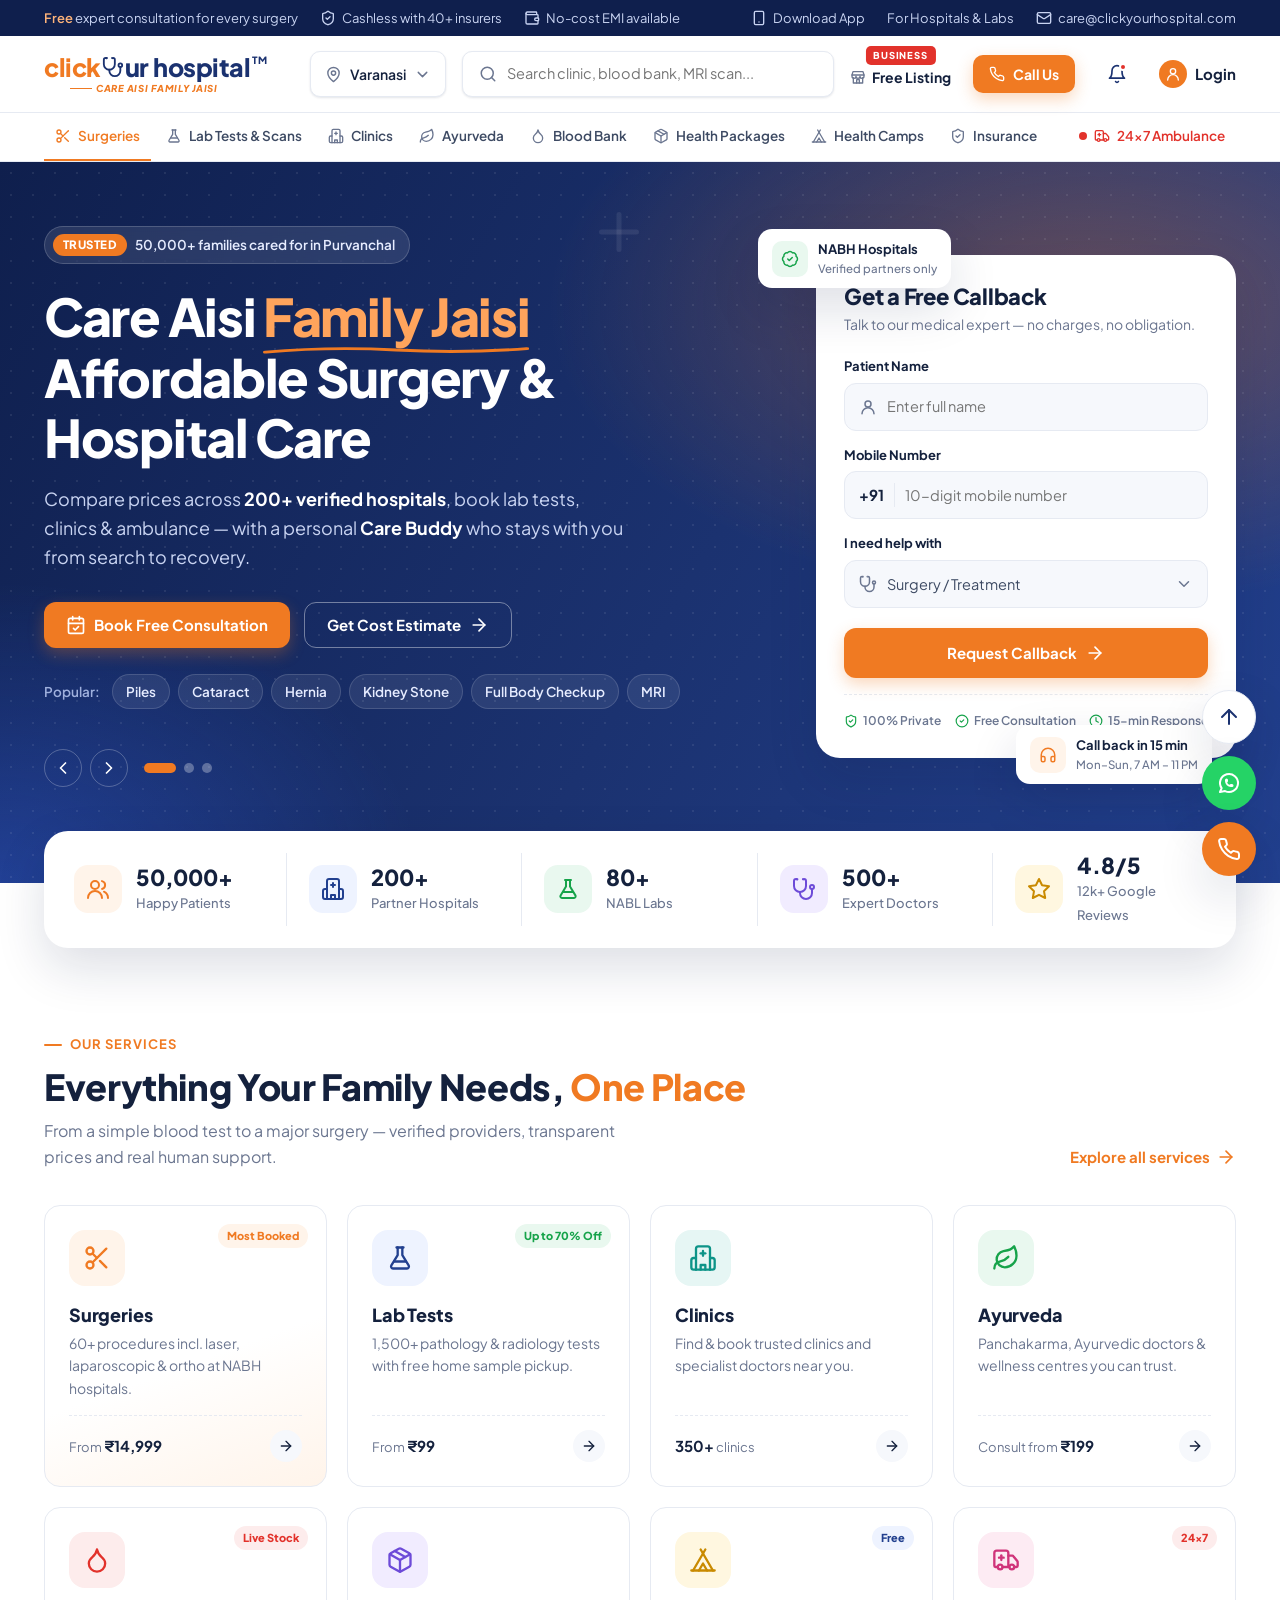
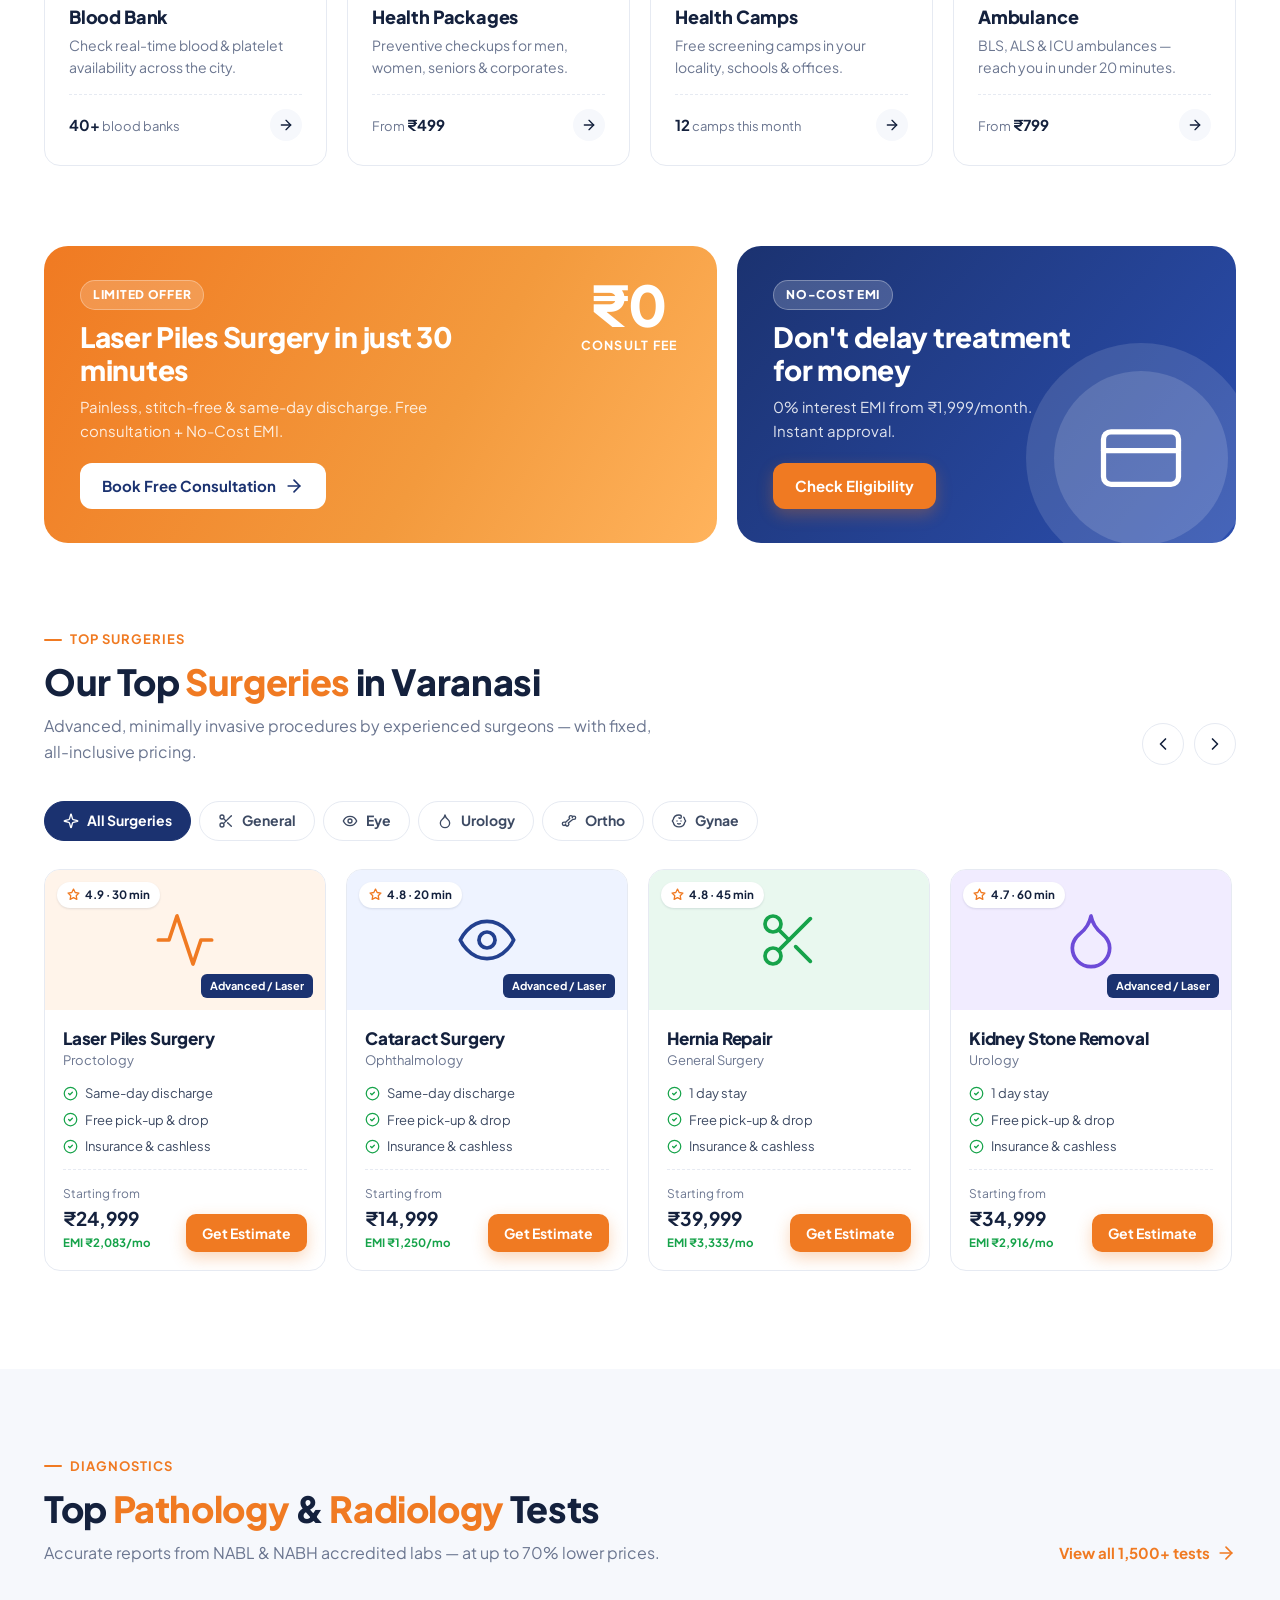
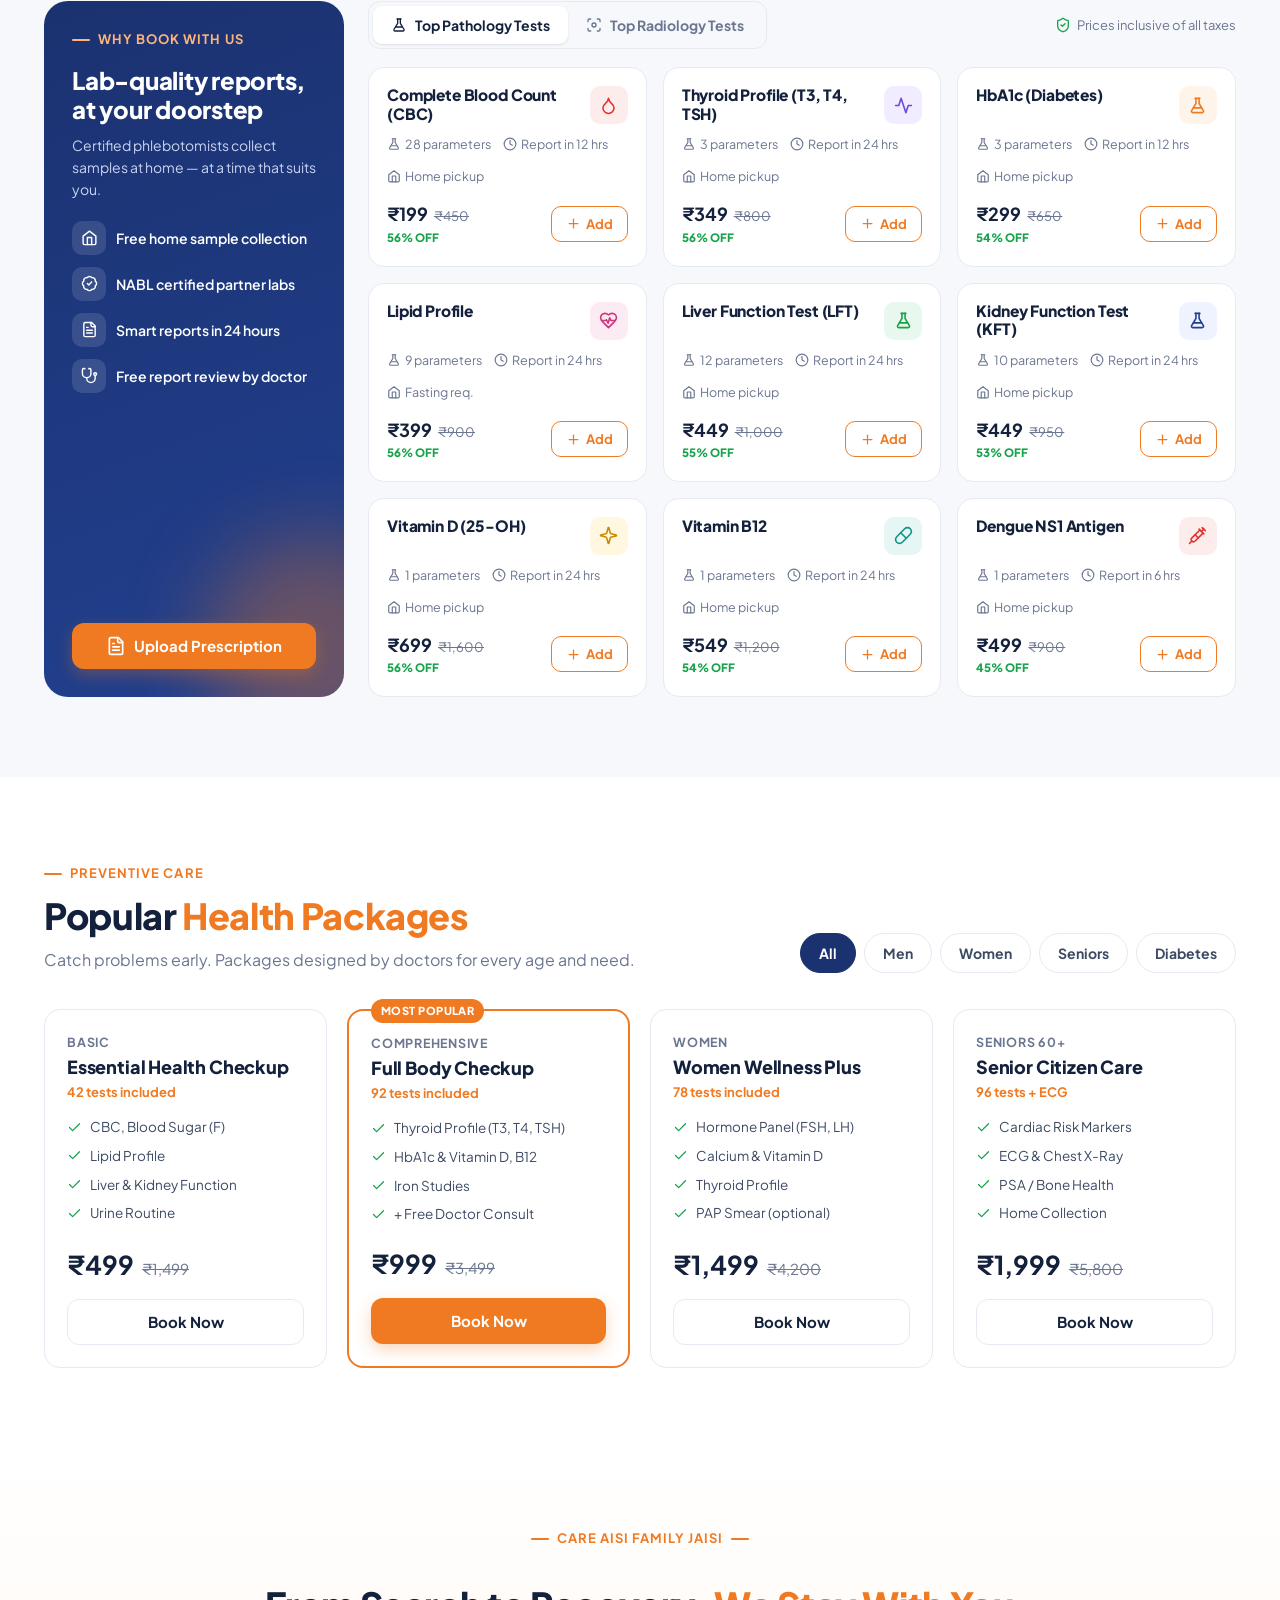
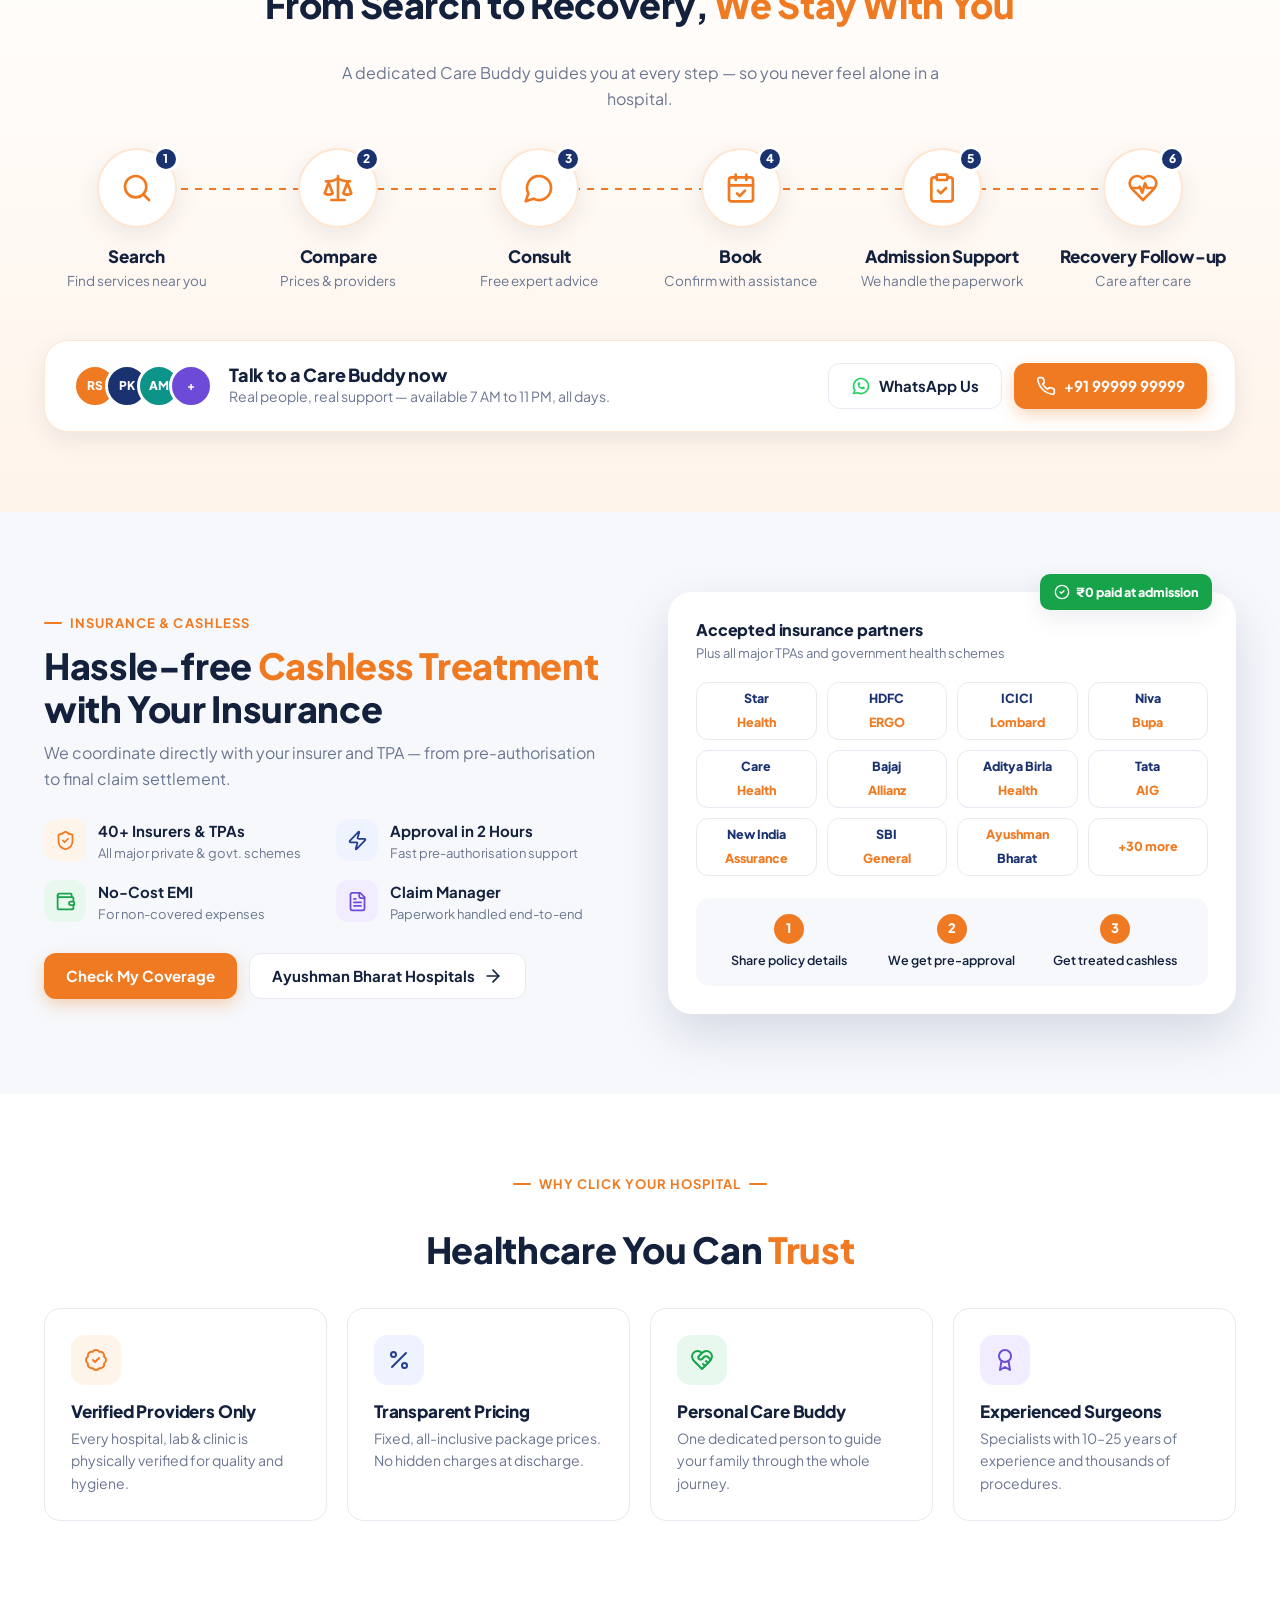
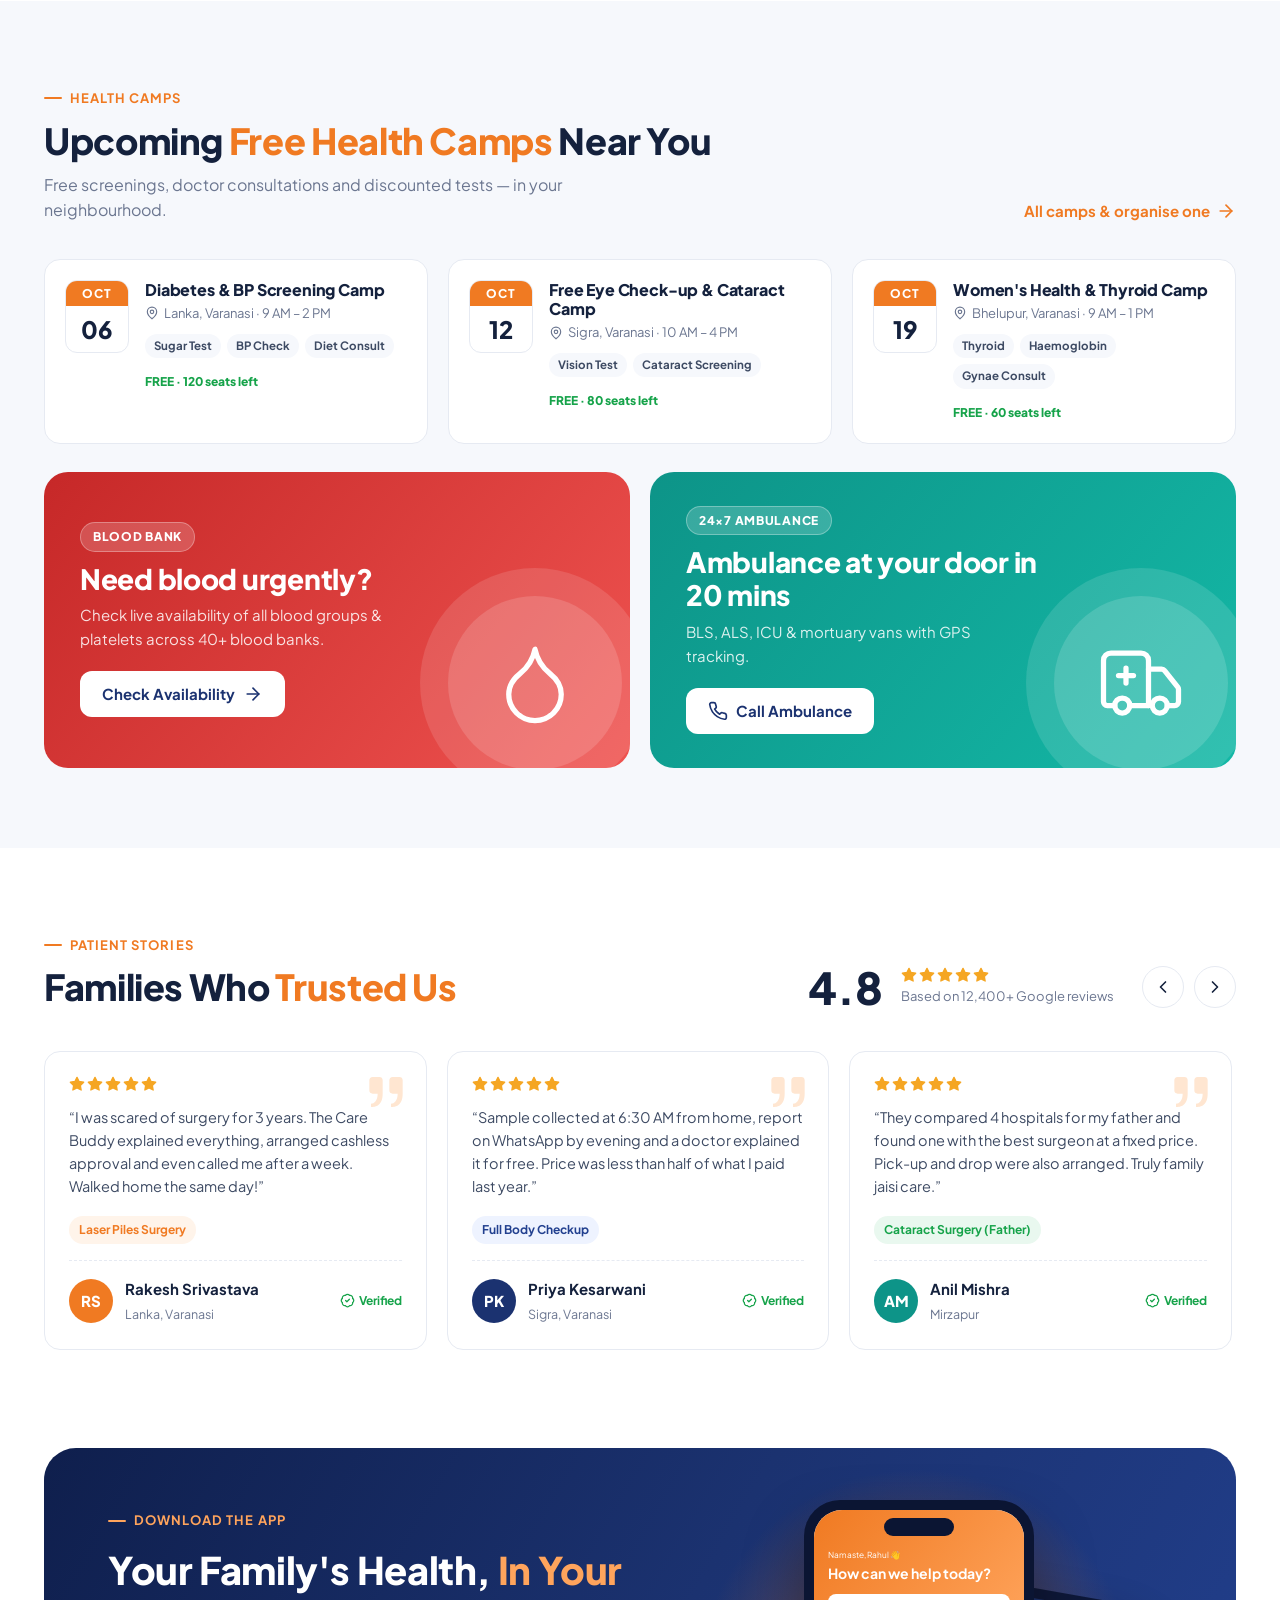
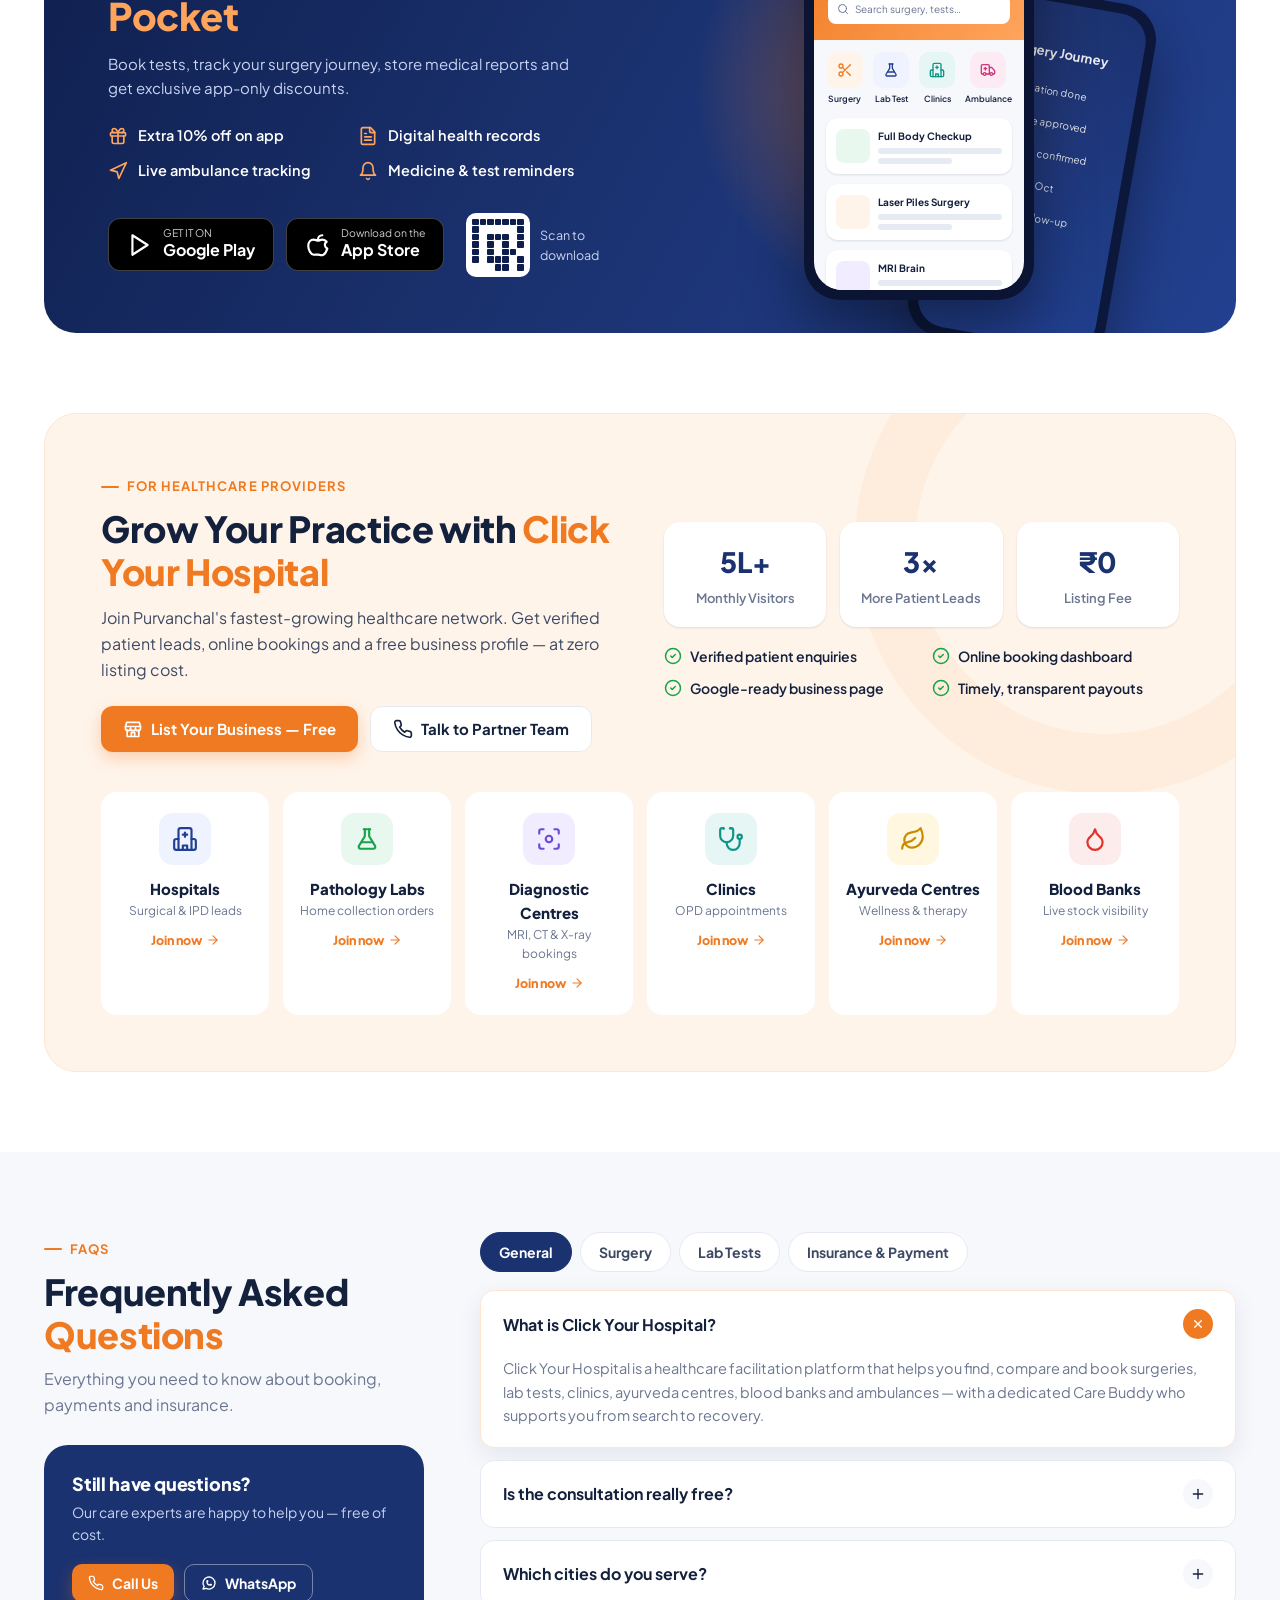
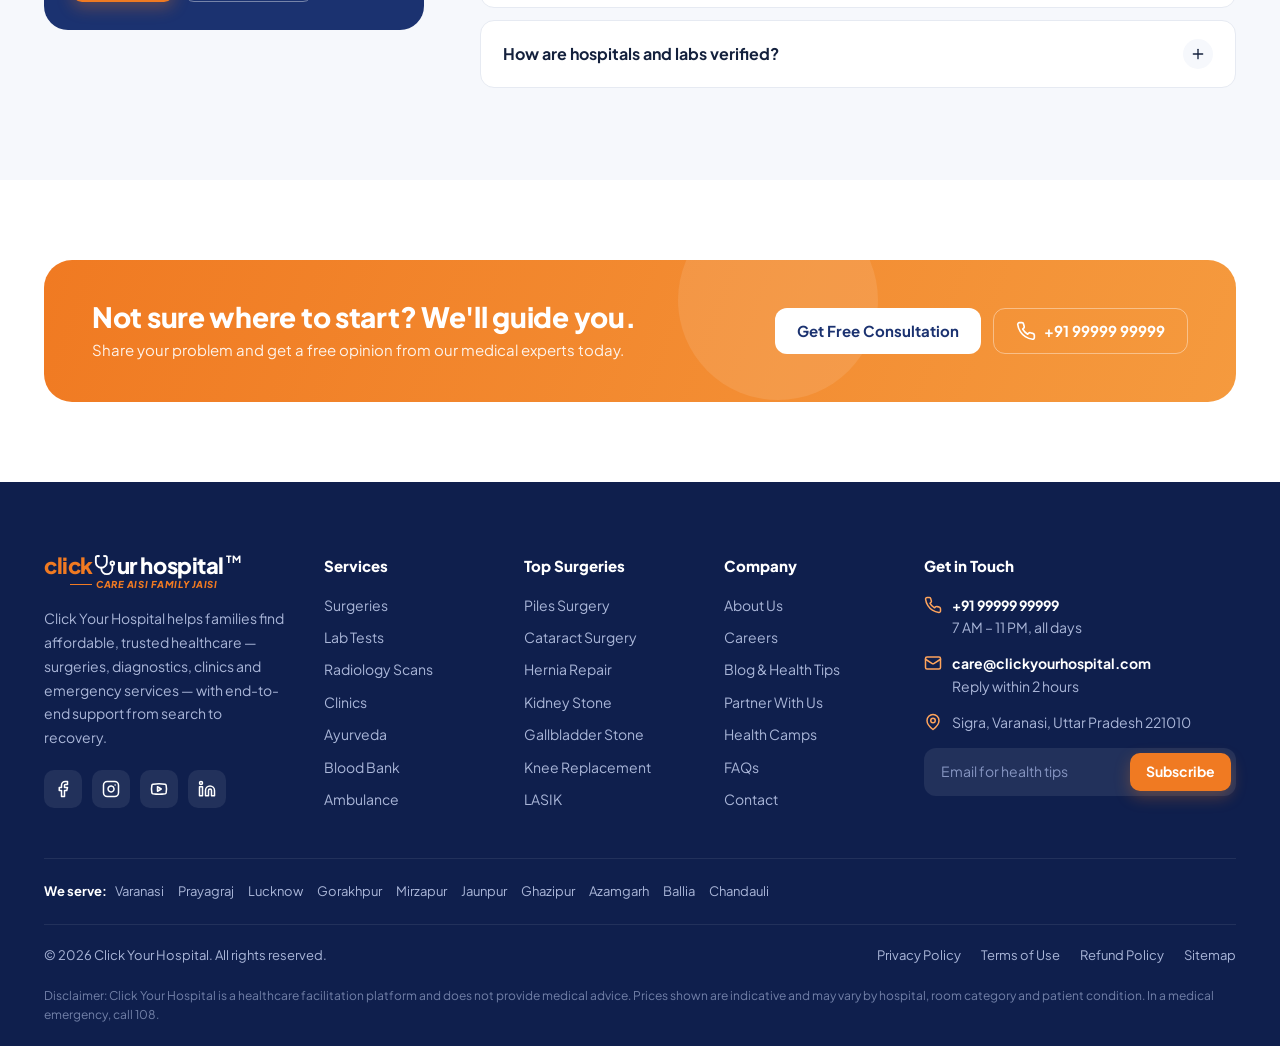
==== commit 3b594f53: "Make home page responsive for tablet and phone Add tablet (<=1100px) and phone (<=768px) breakpoints" ====
--- a/index.html
+++ b/index.html
@@ -32,6 +32,7 @@
 <!-- ================= HEADER (matches provided navbar) ================= -->
 <header class="header" id="header">
   <div class="container">
+    <button class="menu-btn" id="menuOpen" aria-label="Open menu"><svg class="i"><use href="#i-menu"/></svg></button>
     <a href="#" class="logo" aria-label="Click Your Hospital home">
       <span class="logo-word"><span class="c">click</span><svg class="i steth"><use href="#i-stethoscope"/></svg><span class="h">ur hospital</span><sup>TM</sup></span>
       <span class="logo-tag">CARE AISI FAMILY JAISI</span>
@@ -50,7 +51,7 @@
       <a href="#partner" class="free-listing"><span class="badge-biz">BUSINESS</span><svg class="i"><use href="#i-store"/></svg> Free Listing</a>
       <a href="tel:+919999999999" class="btn btn-primary btn-sm"><svg class="i i-sm"><use href="#i-phone"/></svg> Call Us</a>
       <button class="icon-btn" aria-label="Notifications"><svg class="i"><use href="#i-bell"/></svg><span class="dot"></span></button>
-      <a href="#" class="login-btn"><span class="avatar"><svg class="i"><use href="#i-user"/></svg></span> Login</a>
+      <a href="#" class="login-btn"><span class="avatar"><svg class="i"><use href="#i-user"/></svg></span> <span class="login-text">Login</span></a>
     </div>
   </div>
 </header>
@@ -742,6 +743,42 @@
   <a href="tel:+919999999999" class="fab call" aria-label="Call"><svg class="i"><use href="#i-phone"/></svg><span class="tip">Free consultation</span></a>
 </div>
 
+<!-- Mobile drawer menu -->
+<div class="drawer-overlay" id="drawerOverlay"></div>
+<aside class="drawer" id="drawer" aria-label="Menu">
+  <div class="drawer-head">
+    <span class="logo">
+      <span class="logo-word"><span class="c">click</span><svg class="i steth"><use href="#i-stethoscope"/></svg><span class="h">ur hospital</span></span>
+      <span class="logo-tag">CARE AISI FAMILY JAISI</span>
+    </span>
+    <button class="icon-btn" id="menuClose" aria-label="Close menu"><svg class="i"><use href="#i-x"/></svg></button>
+  </div>
+  <a href="#" class="drawer-login"><span class="avatar"><svg class="i"><use href="#i-user"/></svg></span><div><b>Login / Sign up</b><small>Track bookings &amp; reports</small></div><svg class="i i-sm"><use href="#i-chevron-right"/></svg></a>
+  <nav class="drawer-links">
+    <a href="#surgeries"><span class="ic t-orange"><svg class="i"><use href="#i-scissors"/></svg></span> Surgeries</a>
+    <a href="#tests"><span class="ic t-blue"><svg class="i"><use href="#i-flask"/></svg></span> Lab Tests &amp; Scans</a>
+    <a href="#services"><span class="ic t-teal"><svg class="i"><use href="#i-hospital"/></svg></span> Clinics</a>
+    <a href="#services"><span class="ic t-green"><svg class="i"><use href="#i-leaf"/></svg></span> Ayurveda</a>
+    <a href="#services"><span class="ic t-red"><svg class="i"><use href="#i-droplet"/></svg></span> Blood Bank</a>
+    <a href="#packages"><span class="ic t-purple"><svg class="i"><use href="#i-package"/></svg></span> Health Packages</a>
+    <a href="#camps"><span class="ic t-amber"><svg class="i"><use href="#i-tent"/></svg></span> Health Camps</a>
+    <a href="#insurance"><span class="ic t-blue"><svg class="i"><use href="#i-shield-check"/></svg></span> Insurance &amp; Cashless</a>
+    <a href="#faq"><span class="ic t-orange"><svg class="i"><use href="#i-message"/></svg></span> FAQs</a>
+  </nav>
+  <a href="#partner" class="drawer-biz"><svg class="i"><use href="#i-store"/></svg><div><b>Free Listing for Business</b><small>Hospitals, labs, clinics &amp; more</small></div><span class="badge-biz">NEW</span></a>
+  <div class="drawer-foot">
+    <a href="tel:108" class="btn btn-outline" style="color:var(--red)"><svg class="i"><use href="#i-ambulance"/></svg> Ambulance</a>
+    <a href="tel:+919999999999" class="btn btn-primary"><svg class="i"><use href="#i-phone"/></svg> Call Us</a>
+  </div>
+</aside>
+
+<!-- Mobile sticky action bar -->
+<div class="mobile-cta">
+  <a href="tel:+919999999999" class="mc-btn"><svg class="i"><use href="#i-phone"/></svg><span>Call</span></a>
+  <a href="#" class="mc-btn wa"><svg class="i"><use href="#i-whatsapp"/></svg><span>WhatsApp</span></a>
+  <a href="#callback" class="btn btn-primary mc-main"><svg class="i"><use href="#i-calendar-check"/></svg> Free Consultation</a>
+</div>
+
 <div class="toast" id="toast"><svg class="i"><use href="#i-check-circle"/></svg><span></span></div>
 
 <script src="assets/js/main.js"></script>
--- a/assets/css/styles.css
+++ b/assets/css/styles.css
@@ -41,7 +41,7 @@
   font-size: 15px;
   line-height: 1.6;
   -webkit-font-smoothing: antialiased;
-  min-width: 1200px;
+  overflow-x: clip;
 }
 a { color: inherit; text-decoration: none; }
 button { font: inherit; cursor: pointer; border: 0; background: none; color: inherit; }
@@ -630,7 +630,7 @@
 .newsletter { display: flex; background: rgba(255,255,255,.08); border-radius: 12px; padding: 5px; margin-top: 8px; }
 .newsletter input { flex: 1; background: transparent; border: 0; outline: 0; padding: 0 12px; color: #fff; }
 .newsletter input::placeholder { color: #8796c2; }
-.cities { border-top: 1px solid rgba(255,255,255,.08); padding: 22px 0; font-size: 13px; }
+.cities { border-top: 1px solid rgba(255,255,255,.08); padding: 22px 0; font-size: 13px; display: flex; flex-wrap: wrap; row-gap: 4px; }
 .cities b { color: #fff; margin-right: 8px; }
 .cities a { margin-right: 14px; }
 .cities a:hover { color: #ffa45c; }
@@ -659,3 +659,349 @@
 .toast { position: fixed; left: 50%; bottom: 30px; transform: translate(-50%, 20px); background: var(--ink); color: #fff; padding: 12px 20px; border-radius: 12px; font-weight: 600; font-size: 14px; opacity: 0; transition: .3s; z-index: 100; display: flex; gap: 8px; align-items: center; box-shadow: var(--shadow-lg); }
 .toast.show { opacity: 1; transform: translate(-50%, 0); }
 .toast .i { color: #4ade80; }
+
+/* =========================================================
+   Mobile-only components (hidden on desktop)
+   ========================================================= */
+.menu-btn, .mobile-cta, .drawer, .drawer-overlay { display: none; }
+body.no-scroll { overflow: hidden; }
+
+.drawer-overlay { position: fixed; inset: 0; background: rgba(15, 31, 77, .45); z-index: 90; opacity: 0; pointer-events: none; transition: opacity .25s; }
+.drawer-overlay.open { opacity: 1; pointer-events: auto; }
+.drawer {
+  position: fixed; top: 0; left: 0; bottom: 0; width: min(86vw, 340px); background: #fff; z-index: 95;
+  transform: translateX(-100%); transition: transform .3s ease; overflow-y: auto; padding: 16px; flex-direction: column; gap: 14px;
+}
+.drawer.open { transform: none; }
+.drawer-head { display: flex; justify-content: space-between; align-items: center; }
+.drawer-head .logo { margin: 0; }
+.drawer-head .logo-word { font-size: 21px; }
+.drawer-login { display: flex; align-items: center; gap: 12px; padding: 14px; border-radius: 14px; background: var(--orange-50); }
+.drawer-login .avatar { width: 40px; height: 40px; border-radius: 50%; background: var(--orange); color: #fff; display: grid; place-items: center; }
+.drawer-login div { flex: 1; }
+.drawer-login b { display: block; color: var(--ink); font-size: 15px; }
+.drawer-login small { color: var(--muted); font-size: 12.5px; }
+.drawer-links { display: grid; gap: 2px; }
+.drawer-links a { display: flex; align-items: center; gap: 12px; padding: 9px 6px; border-radius: 10px; font-weight: 600; color: var(--ink); font-size: 15px; }
+.drawer-links a:active { background: var(--bg-soft); }
+.drawer-links .ic { width: 36px; height: 36px; border-radius: 10px; display: grid; place-items: center; }
+.drawer-links .ic .i { width: 18px; height: 18px; }
+.drawer-biz { display: flex; align-items: center; gap: 12px; padding: 14px; border-radius: 14px; border: 1.5px dashed var(--orange-100); color: var(--navy); }
+.drawer-biz div { flex: 1; }
+.drawer-biz b { display: block; color: var(--ink); font-size: 14.5px; }
+.drawer-biz small { color: var(--muted); font-size: 12px; }
+.drawer-biz .badge-biz { background: var(--red); color: #fff; font-size: 10px; font-weight: 800; padding: 2px 7px; border-radius: 5px; letter-spacing: .06em; }
+.drawer-foot { display: grid; grid-template-columns: 1fr 1fr; gap: 10px; margin-top: auto; }
+.drawer-foot .btn { height: 46px; padding: 0 10px; }
+
+.mobile-cta {
+  position: fixed; left: 0; right: 0; bottom: 0; z-index: 70; background: #fff; border-top: 1px solid var(--line);
+  box-shadow: 0 -6px 20px rgba(16, 30, 70, .08); padding: 8px 12px calc(8px + env(safe-area-inset-bottom)); gap: 8px; align-items: center;
+}
+.mc-btn { display: flex; flex-direction: column; align-items: center; gap: 2px; font-size: 11px; font-weight: 700; color: var(--navy); width: 64px; flex-shrink: 0; }
+.mc-btn .i { width: 22px; height: 22px; }
+.mc-btn.wa { color: #1da851; }
+.mc-main { flex: 1; height: 48px; font-size: 15px; padding: 0 12px; }
+
+/* =========================================================
+   TABLET  (≤ 1100px)
+   ========================================================= */
+@media (max-width: 1100px) {
+  .container { padding: 0 20px; }
+  .section { padding: 64px 0; }
+  .section-title { font-size: 30px; }
+
+  .topbar-left span:first-child { display: none; }
+  .header .container { gap: 12px; }
+  .logo { margin-right: 4px; }
+  .free-listing { display: none; }
+  .header-actions { gap: 12px; }
+  .search { min-width: 0; }
+  .search input { min-width: 0; }
+  .login-text { display: none; }
+  .topbar-right a:nth-child(3) { display: none; }
+  .subnav .container { overflow-x: auto; scrollbar-width: none; }
+  .subnav .container::-webkit-scrollbar { display: none; }
+
+  .hero .container { grid-template-columns: 1fr; gap: 40px; padding-bottom: 90px; }
+  .callback-card { max-width: 560px; }
+  .callback-card .f1 { left: auto; right: -10px; }
+  .callback-card .f2 { display: none; }
+  .hero-stats { grid-template-columns: repeat(3, 1fr); row-gap: 18px; }
+  .hero-stat:nth-child(3) { border-right: 0; }
+
+  .services-grid, .packages-grid, .why-grid { grid-template-columns: repeat(2, 1fr); }
+  .carousel-track { grid-auto-columns: calc((100% - 20px) / 2); }
+  .testi-track { grid-auto-columns: calc((100% - 20px) / 2); }
+  .tests-wrap { grid-template-columns: 1fr; }
+  .tests-side { display: none; }
+  .tests-grid { grid-template-columns: repeat(2, 1fr); }
+  .journey-steps { grid-template-columns: repeat(3, 1fr); row-gap: 36px; }
+  .journey-steps::before { display: none; }
+  .insurance { grid-template-columns: 1fr; gap: 48px; }
+  .camps { grid-template-columns: 1fr 1fr; }
+  .app-promo { grid-template-columns: 1fr; padding: 0 40px; }
+  .phones { height: 360px; }
+  .partner-top { grid-template-columns: 1fr; gap: 32px; }
+  .vendor-types { grid-template-columns: repeat(3, 1fr); }
+  .faq-wrap { grid-template-columns: 1fr; gap: 28px; }
+  .footer-grid { grid-template-columns: 1fr 1fr 1fr; }
+  .footer-grid > div:first-child { grid-column: 1 / -1; }
+}
+
+/* =========================================================
+   PHONE  (≤ 768px)
+   ========================================================= */
+@media (max-width: 768px) {
+  body { font-size: 14.5px; padding-bottom: 72px; }
+  .container { padding: 0 16px; }
+  .section { padding: 44px 0; }
+  .section-head { flex-direction: column; align-items: flex-start; gap: 14px; margin-bottom: 22px; }
+  .section-head.center { align-items: center; }
+  .section-title { font-size: 24px; }
+  .section-sub { font-size: 14.5px; margin-top: 6px; }
+  .eyebrow { font-size: 11.5px; margin-bottom: 6px; }
+  .btn { height: 44px; padding: 0 18px; font-size: 14.5px; }
+  .carousel-nav { display: none; }
+
+  /* Horizontal swipe rows */
+  .carousel-track, .testi-track,
+  .packages-grid, .camps, .promo-row, .hero-stats {
+    display: grid; grid-auto-flow: column; grid-template-columns: none; grid-auto-columns: 82%;
+    gap: 12px; overflow-x: auto; scroll-snap-type: x mandatory; scrollbar-width: none;
+    margin: 0 -16px; padding: 4px 16px 14px; scroll-padding: 0 16px;
+  }
+  .packages-grid::-webkit-scrollbar, .camps::-webkit-scrollbar, .promo-row::-webkit-scrollbar, .hero-stats::-webkit-scrollbar { display: none; }
+  .packages-grid > *, .camps > *, .promo-row > *, .hero-stats > * { scroll-snap-align: start; }
+  .packages-grid { padding-top: 16px; }
+
+  /* Tabs scroll sideways */
+  .tabs { flex-wrap: nowrap; overflow-x: auto; scrollbar-width: none; margin: 0 -16px; padding: 0 16px 4px; max-width: 100vw; }
+  .tabs::-webkit-scrollbar { display: none; }
+  .tab { height: 36px; padding: 0 14px; font-size: 13px; flex-shrink: 0; }
+
+  /* ---------- Header ---------- */
+  .topbar { display: none; }
+  .header .container { flex-wrap: wrap; height: auto; padding-top: 10px; padding-bottom: 10px; row-gap: 10px; column-gap: 8px; }
+  .menu-btn { display: grid; place-items: center; width: 38px; height: 38px; border-radius: 10px; color: var(--navy); margin-left: -6px; }
+  .menu-btn .i { width: 24px; height: 24px; }
+  .logo { margin: 0; }
+  .logo-word { font-size: 20px; }
+  .logo-word .steth { width: 18px; height: 18px; }
+  .logo-tag { font-size: 8px; padding-left: 20px; margin-top: 3px; }
+  .logo-tag::before { width: 16px; }
+  .header-actions { order: 2; gap: 4px; }
+  .header-actions .btn-primary, .login-text { display: none; }
+  .login-btn .avatar { width: 32px; height: 32px; }
+  .loc-btn { order: 3; height: 42px; padding: 0 10px; font-size: 13px; gap: 4px; }
+  .search { order: 4; flex: 1 1 0; min-width: 0; height: 42px; max-width: none; padding: 0 12px; }
+  .search input { font-size: 13.5px; min-width: 0; }
+  .header.scrolled .loc-btn { display: none; }
+  .subnav .container { height: 44px; padding: 0 10px; }
+  .subnav a { height: 44px; padding: 0 9px; font-size: 13px; }
+  .subnav .emergency { margin-left: 0; }
+
+  /* ---------- Hero ---------- */
+  .hero .container > * { min-width: 0; }
+  .hero .container { grid-template-columns: minmax(0, 1fr); padding-top: 26px; padding-bottom: 76px; gap: 28px; min-height: 0; }
+  .hero-slides { min-height: 0; }
+  .pill-light { font-size: 12px; padding: 5px 12px 5px 6px; }
+  .pill-light .tag { font-size: 10px; }
+  .hero h1 { font-size: 30px; margin: 16px 0 12px; line-height: 1.18; }
+  .hero p.lead { font-size: 15px; }
+  .hero-cta { flex-direction: column; gap: 10px; margin-top: 22px; }
+  .hero-cta .btn { width: 100%; }
+  .hero-chips { flex-wrap: nowrap; overflow-x: auto; scrollbar-width: none; margin: 18px -16px 0; padding: 0 16px; }
+  .hero-chips::-webkit-scrollbar { display: none; }
+  .hero-chips a, .hero-chips span.label { flex-shrink: 0; }
+  .hero-offer-price .now { font-size: 34px; }
+  .hero-list { grid-template-columns: 1fr; gap: 8px; font-size: 14px; }
+  .hero-controls { margin-top: 22px; }
+  .hero-arrows { display: none; }
+  .callback-card { padding: 20px; border-radius: 20px; max-width: none; }
+  .callback-card .floating { display: none; }
+  .callback-card h3 { font-size: 20px; }
+  .callback-card .sub { margin-bottom: 14px; }
+  .form-input { height: 46px; }
+  .form-input input, .form-input select { font-size: 16px; } /* prevents iOS zoom */
+  .callback-card .assure { font-size: 11px; gap: 6px; }
+
+  .hero-stats-wrap { margin-top: -48px; }
+  .hero-stats { grid-auto-columns: max-content; background: none; box-shadow: none; padding-top: 0; padding-bottom: 6px; row-gap: 0; }
+  .hero-stat { background: #fff; border: 0; border-radius: 16px; padding: 14px 16px; box-shadow: var(--shadow); gap: 10px; }
+  .hero-stat .ic { width: 40px; height: 40px; border-radius: 12px; }
+  .hero-stat .ic .i { width: 20px; height: 20px; }
+  .hero-stat b { font-size: 18px; }
+  .hero-stat small { font-size: 12px; white-space: nowrap; }
+
+  /* ---------- Services: app-style icon grid ---------- */
+  .section-head .link-arrow { font-size: 14px; }
+  .services-grid { grid-template-columns: repeat(4, 1fr); gap: 10px; }
+  .service-card { padding: 12px 4px; border-radius: 14px; align-items: center; text-align: center; }
+  .service-card.featured { background: #fff; }
+  .service-card .ic { width: 50px; height: 50px; border-radius: 15px; margin-bottom: 8px; }
+  .service-card .ic .i { width: 24px; height: 24px; }
+  .service-card h3 { font-size: 12.5px; margin: 0; line-height: 1.25; }
+  .service-card p, .service-card .meta { display: none; }
+  .service-card .ribbon { display: none; }
+  .service-card:hover { transform: none; }
+
+  /* ---------- Promo banners ---------- */
+  #emi { padding-top: 4px; }
+  .promo-row { grid-auto-columns: 88%; grid-template-columns: none !important; }
+  .promo { padding: 22px; min-height: 200px; border-radius: 20px; }
+  .promo h3 { font-size: 20px; max-width: 78%; }
+  .promo p { font-size: 13.5px; max-width: 75%; }
+  .promo .btn { height: 40px; font-size: 13.5px; margin-top: 14px; padding: 0 14px; }
+  .promo .big-off { right: 18px; top: 18px; }
+  .promo .big-off b { font-size: 34px; }
+  .promo .big-off small { font-size: 9px; }
+  .promo .art { width: 150px; height: 150px; right: -30px; bottom: -40px; }
+  .promo .art .i { width: 54px; height: 54px; }
+
+  /* ---------- Surgeries ---------- */
+  #surgeryTabs { margin-bottom: 14px !important; }
+  .carousel-track { grid-auto-columns: 78%; }
+  .surgery-card .top { height: 110px; }
+  .surgery-card .top .i { width: 48px; height: 48px; }
+  .surgery-card .body { padding: 16px; }
+
+  /* ---------- Tests ---------- */
+  .tests-main .tests-toolbar { flex-direction: column; align-items: stretch; gap: 8px; margin-bottom: 14px; }
+  .tests-toolbar > span { display: none !important; }
+  .seg { display: flex; }
+  .seg button { flex: 1; justify-content: center; padding: 0 6px; font-size: 13px; height: 40px; white-space: nowrap; }
+  .seg button .i { display: none; }
+  .tests-grid { grid-template-columns: 1fr; gap: 10px; }
+  .tests-grid .test-card:nth-child(n+6) { display: none; }
+  .test-card { padding: 14px; }
+  .test-card .info { margin: 8px 0 10px; gap: 10px; }
+
+  /* ---------- Packages ---------- */
+  .pkg-card { padding: 18px; }
+  .pkg-card:hover { transform: none; }
+
+  /* ---------- Journey: vertical timeline ---------- */
+  .journey-steps { grid-template-columns: 1fr; row-gap: 0; margin-top: 0; }
+  .journey-steps::before {
+    display: block; top: 34px; bottom: 34px; left: 31px; right: auto; width: 2px; height: auto;
+    background-image: linear-gradient(180deg, var(--orange) 50%, transparent 50%); background-size: 2px 12px;
+  }
+  .j-step { display: grid; grid-template-columns: 64px 1fr; column-gap: 16px; text-align: left; padding: 9px 0; align-items: center; }
+  .j-step .circle { width: 64px; height: 64px; margin: 0; grid-row: 1 / 3; }
+  .j-step .circle .i { width: 26px; height: 26px; }
+  .j-step h4 { font-size: 16px; align-self: end; }
+  .j-step p { margin: 0; align-self: start; }
+  .journey-cta { flex-direction: column; align-items: stretch; gap: 16px; padding: 18px; margin-top: 24px; }
+  .journey-cta .who { gap: 12px; }
+  .journey-cta .avatars span { width: 36px; height: 36px; font-size: 10px; margin-left: -10px; }
+  .journey-cta h4 { font-size: 16px; }
+  .journey-cta p { font-size: 13px; }
+  .journey-cta > div:last-child { display: grid !important; grid-template-columns: 1fr 1fr; gap: 10px !important; }
+  .journey-cta > div:last-child .btn { padding: 0 8px; font-size: 13.5px; }
+
+  /* ---------- Insurance ---------- */
+  .insurance { gap: 36px; }
+  .ins-points { grid-template-columns: 1fr 1fr; gap: 14px; margin: 20px 0; }
+  .ins-point { flex-direction: column; gap: 8px; }
+  .ins-actions { flex-direction: column; }
+  .ins-panel { padding: 20px; }
+  .ins-panel .stamp { right: 14px; font-size: 11.5px; padding: 6px 10px; }
+  .insurer-grid { grid-template-columns: repeat(3, 1fr); gap: 8px; }
+  .insurer { height: 52px; font-size: 11.5px; }
+  .cashless-steps { padding: 12px 8px; }
+  .cashless-steps div { font-size: 11.5px; }
+
+  /* ---------- Why ---------- */
+  .why-grid { gap: 10px; }
+  .why-card { padding: 16px; }
+  .why-card .ic { width: 42px; height: 42px; margin-bottom: 10px; }
+  .why-card h4 { font-size: 14.5px; }
+  .why-card p { font-size: 12.5px; }
+
+  /* ---------- Camps ---------- */
+  .camps { grid-auto-columns: 86%; }
+  .camp-card { padding: 16px; gap: 12px; }
+  #camps .promo-row { margin-top: 12px !important; }
+
+  /* ---------- Testimonials ---------- */
+  .section-head > div[style] { flex-direction: column; align-items: flex-start !important; gap: 10px !important; }
+  .rating-summary .big { font-size: 34px; }
+  .testi-track { grid-auto-columns: 86%; }
+  .testi-card { padding: 18px; }
+  .testi-card p { font-size: 14px; }
+
+  /* ---------- App promo ---------- */
+  .app-promo { padding: 0 20px; border-radius: 24px; min-height: 0; }
+  .app-promo::before { width: 320px; height: 320px; right: -60px; top: auto; bottom: -60px; transform: none; }
+  .app-promo .copy { padding: 32px 0 8px; }
+  .app-promo h2 { font-size: 26px; }
+  .app-promo p { font-size: 14px; }
+  .app-feats { grid-template-columns: 1fr; gap: 10px; margin: 18px 0 22px; }
+  .store-btns { flex-wrap: wrap; gap: 10px; }
+  .store-btn { flex: 1; padding: 8px 12px; justify-content: center; }
+  .store-btn b { font-size: 13.5px; white-space: nowrap; }
+  .store-btn small { white-space: nowrap; }
+  .qr { display: none; }
+  .phones { height: 300px; margin-top: 16px; overflow: hidden; }
+  .phone { width: 190px; height: 330px; border-radius: 30px; }
+  .phone .screen { border-radius: 22px; }
+  .phone.back { display: none; }
+
+  /* ---------- Partner ---------- */
+  .partner { padding: 28px 18px; border-radius: 24px; }
+  .partner h2 { font-size: 24px; }
+  .partner p.sub { font-size: 14.5px; margin: 10px 0 18px; }
+  .partner-top > div > div[style] { flex-direction: column; }
+  .partner-top .btn { width: 100%; }
+  .partner-stats { gap: 8px; }
+  .partner-stats div { padding: 12px 6px; }
+  .partner-stats b { font-size: 20px; }
+  .partner-stats small { font-size: 11px; }
+  .partner-benefits { grid-template-columns: 1fr; gap: 10px; }
+  .vendor-types { grid-template-columns: repeat(2, 1fr); gap: 10px; margin-top: 24px; }
+  .vendor { padding: 16px 10px; }
+  .vendor .ic { width: 44px; height: 44px; margin-bottom: 8px; }
+  .vendor h5 { font-size: 14px; }
+
+  /* ---------- FAQ ---------- */
+  .faq-wrap > div:first-child { display: contents; }
+  .faq-wrap { display: flex; flex-direction: column; gap: 0; }
+  .faq-wrap > div:first-child > * { order: 0; }
+  .faq-help { order: 2; margin-top: 18px; padding: 20px; }
+  .faq-wrap > div:last-child { order: 1; margin-top: 18px; }
+  .faq-q { font-size: 14.5px; padding: 15px 16px; }
+  .faq-a p { padding: 0 16px 16px; font-size: 13.5px; }
+
+  /* ---------- CTA + Footer ---------- */
+  section[style*="padding-top:80px"] { padding-top: 44px !important; }
+  .cta-band { flex-direction: column; align-items: stretch; gap: 18px; padding: 26px 20px; border-radius: 22px; }
+  .cta-band h3 { font-size: 21px; }
+  .cta-band p { font-size: 14px; }
+  .cta-band .actions { flex-direction: column; gap: 10px; }
+  .footer { padding-top: 44px; margin-top: 44px; }
+  .footer-grid { grid-template-columns: 1fr 1fr; gap: 28px 16px; padding-bottom: 28px; }
+  .footer-grid > div:last-child { grid-column: 1 / -1; }
+  .footer-grid > div:nth-child(4) { grid-column: 1 / -1; }
+  .footer-grid > div:nth-child(4) ul { grid-template-columns: 1fr 1fr; }
+  .cities { line-height: 2; }
+  .footer-bottom { flex-direction: column; gap: 10px; }
+  .footer-bottom .links { flex-wrap: wrap; gap: 8px 16px; }
+
+  /* ---------- Floating + bottom bar ---------- */
+  .mobile-cta { display: flex; }
+  .drawer { display: flex; }
+  .drawer-overlay { display: block; }
+  .fab.wa, .fab.call { display: none; }
+  .fab-stack { right: 14px; bottom: 84px; }
+  .fab { width: 44px; height: 44px; }
+  .toast { bottom: 86px; width: max-content; max-width: calc(100vw - 32px); }
+}
+
+@media (max-width: 380px) {
+  .hero h1 { font-size: 27px; }
+  .services-grid { gap: 8px; }
+  .service-card h3 { font-size: 11.5px; }
+  .service-card .ic { width: 44px; height: 44px; }
+  .loc-btn .i:first-child { display: none; }
+}
